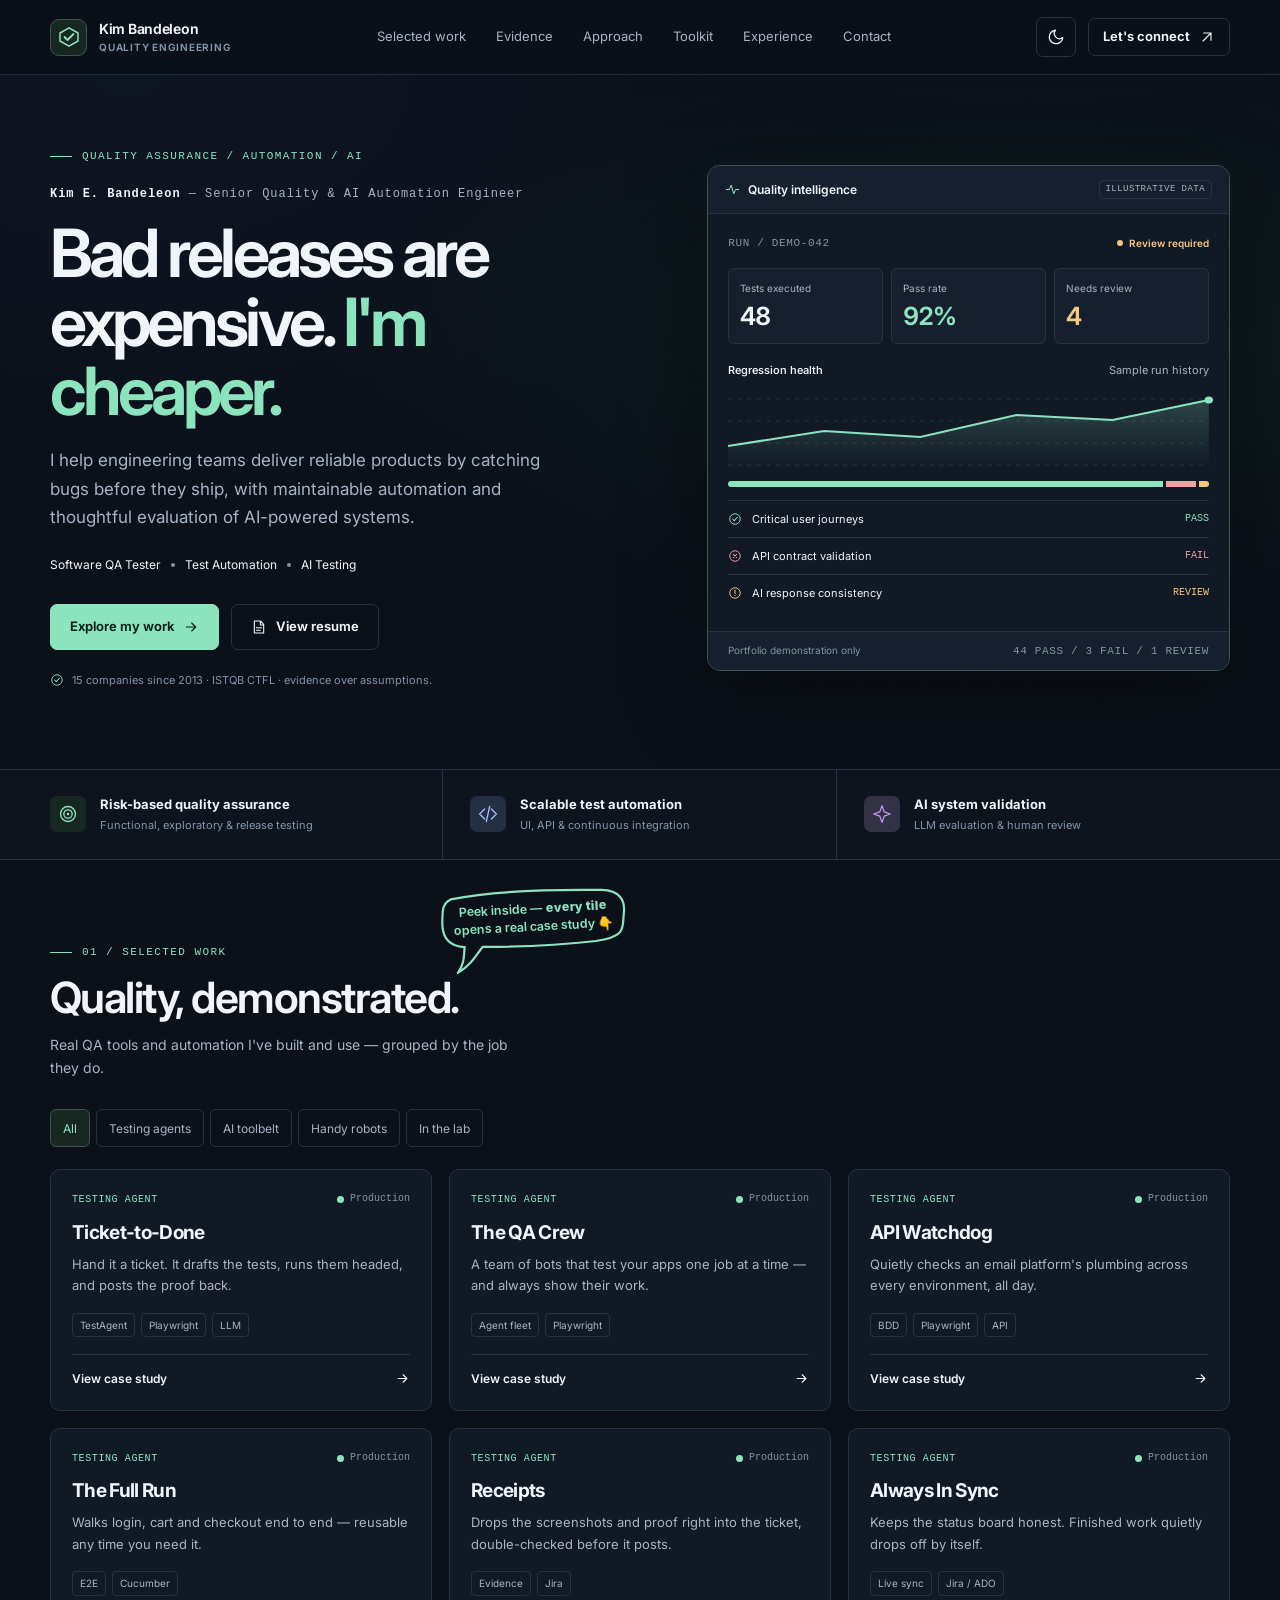
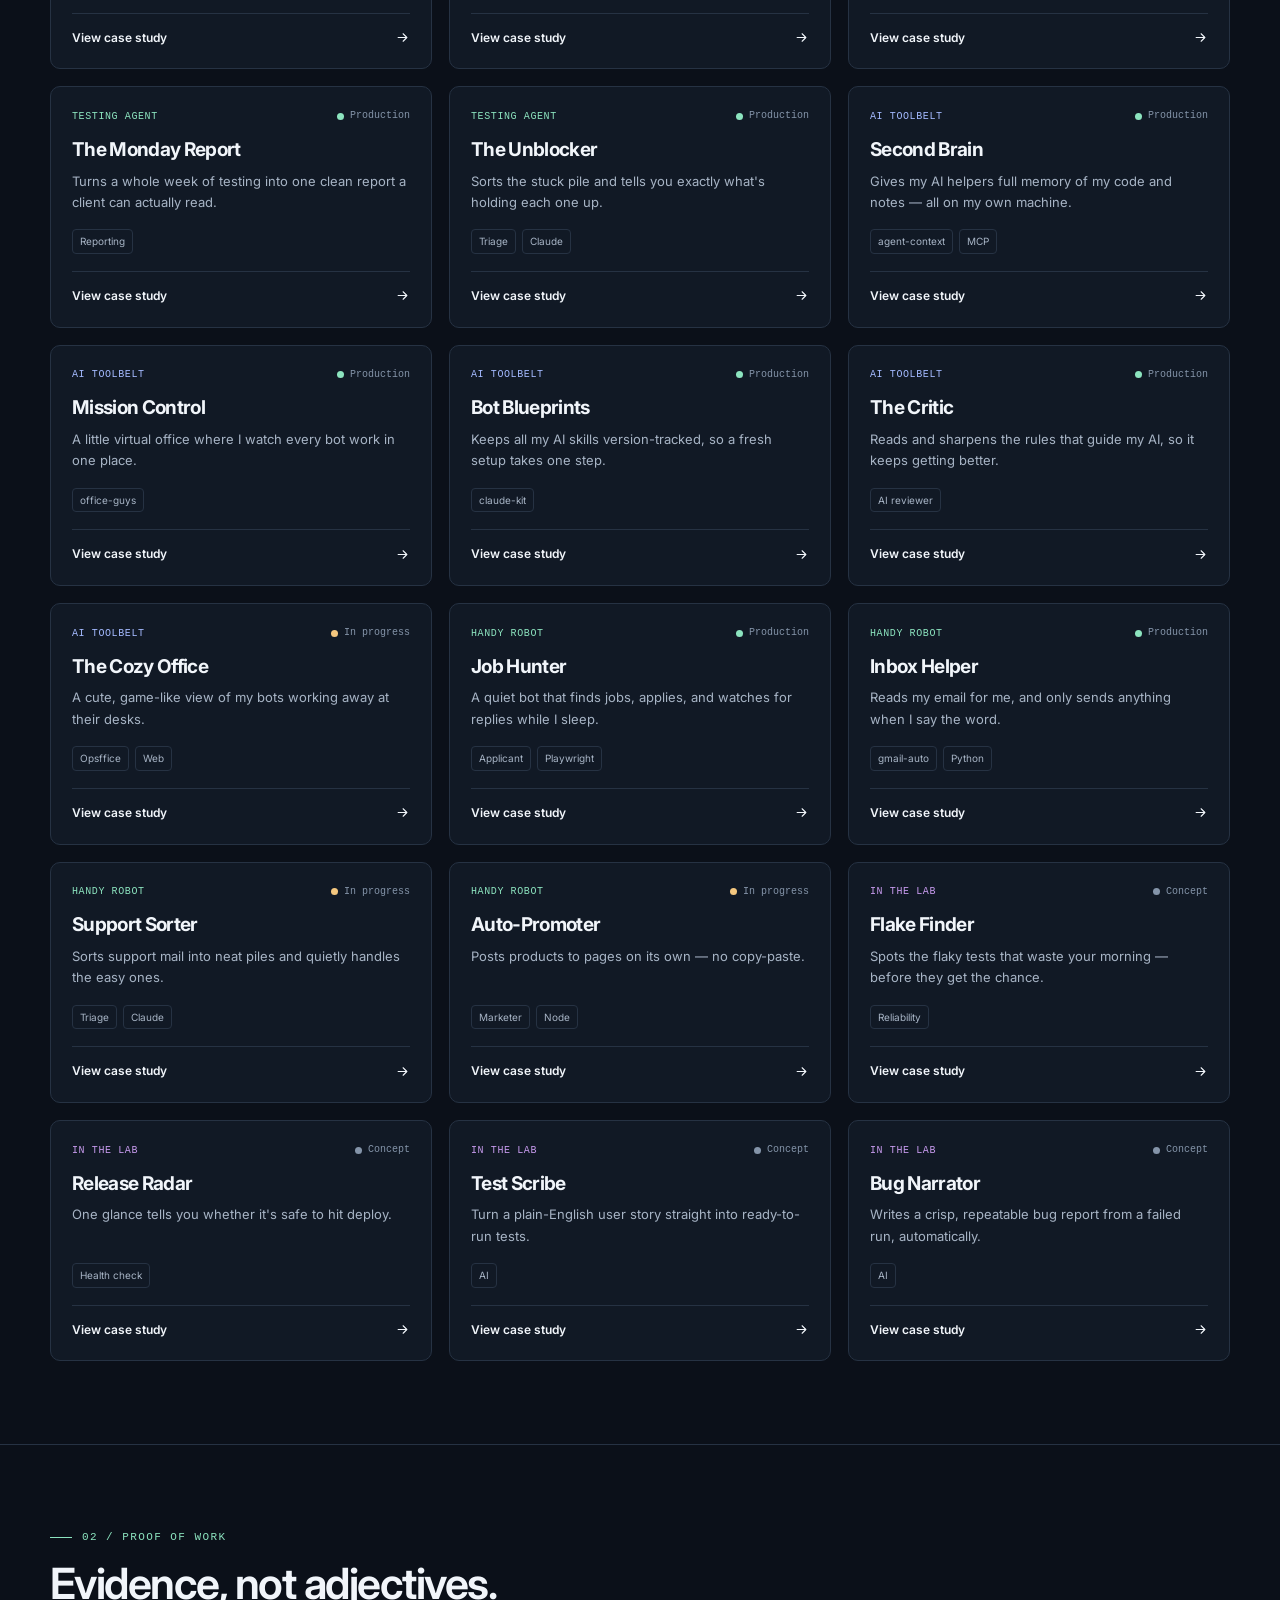
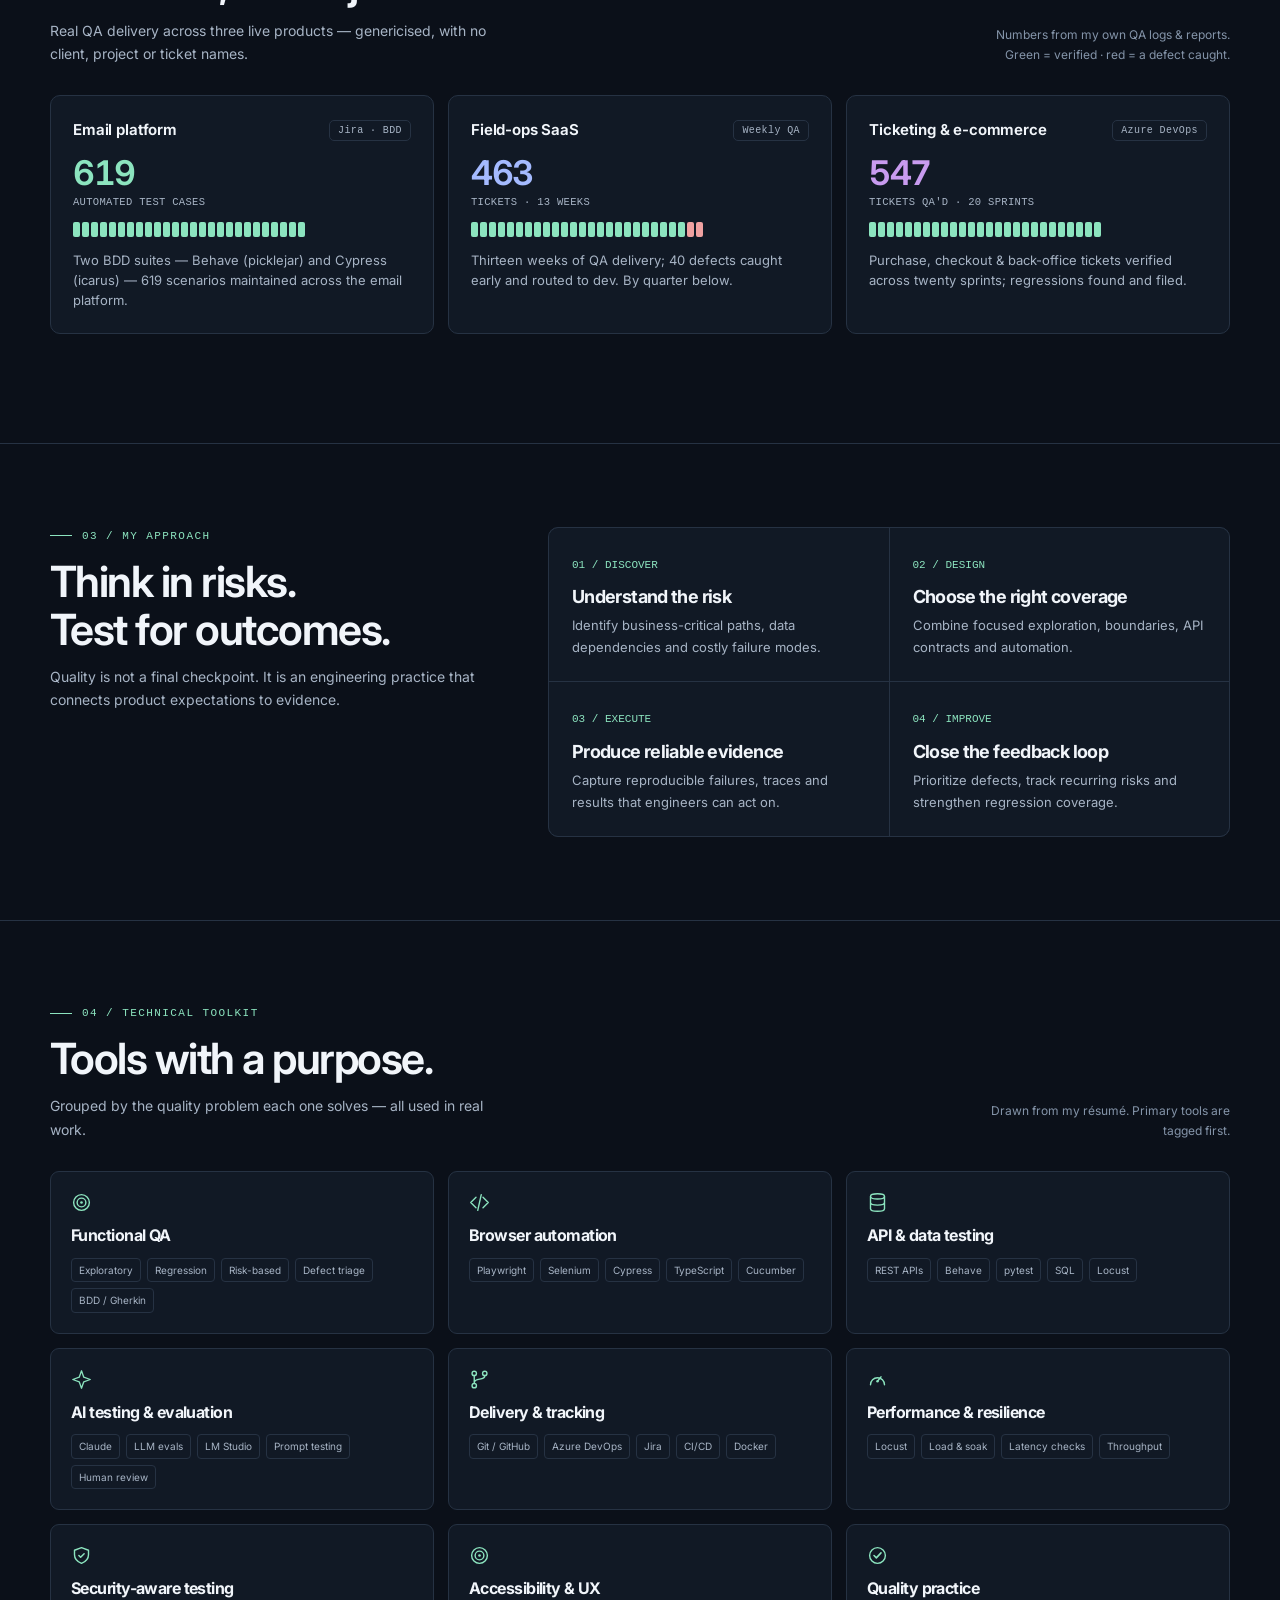
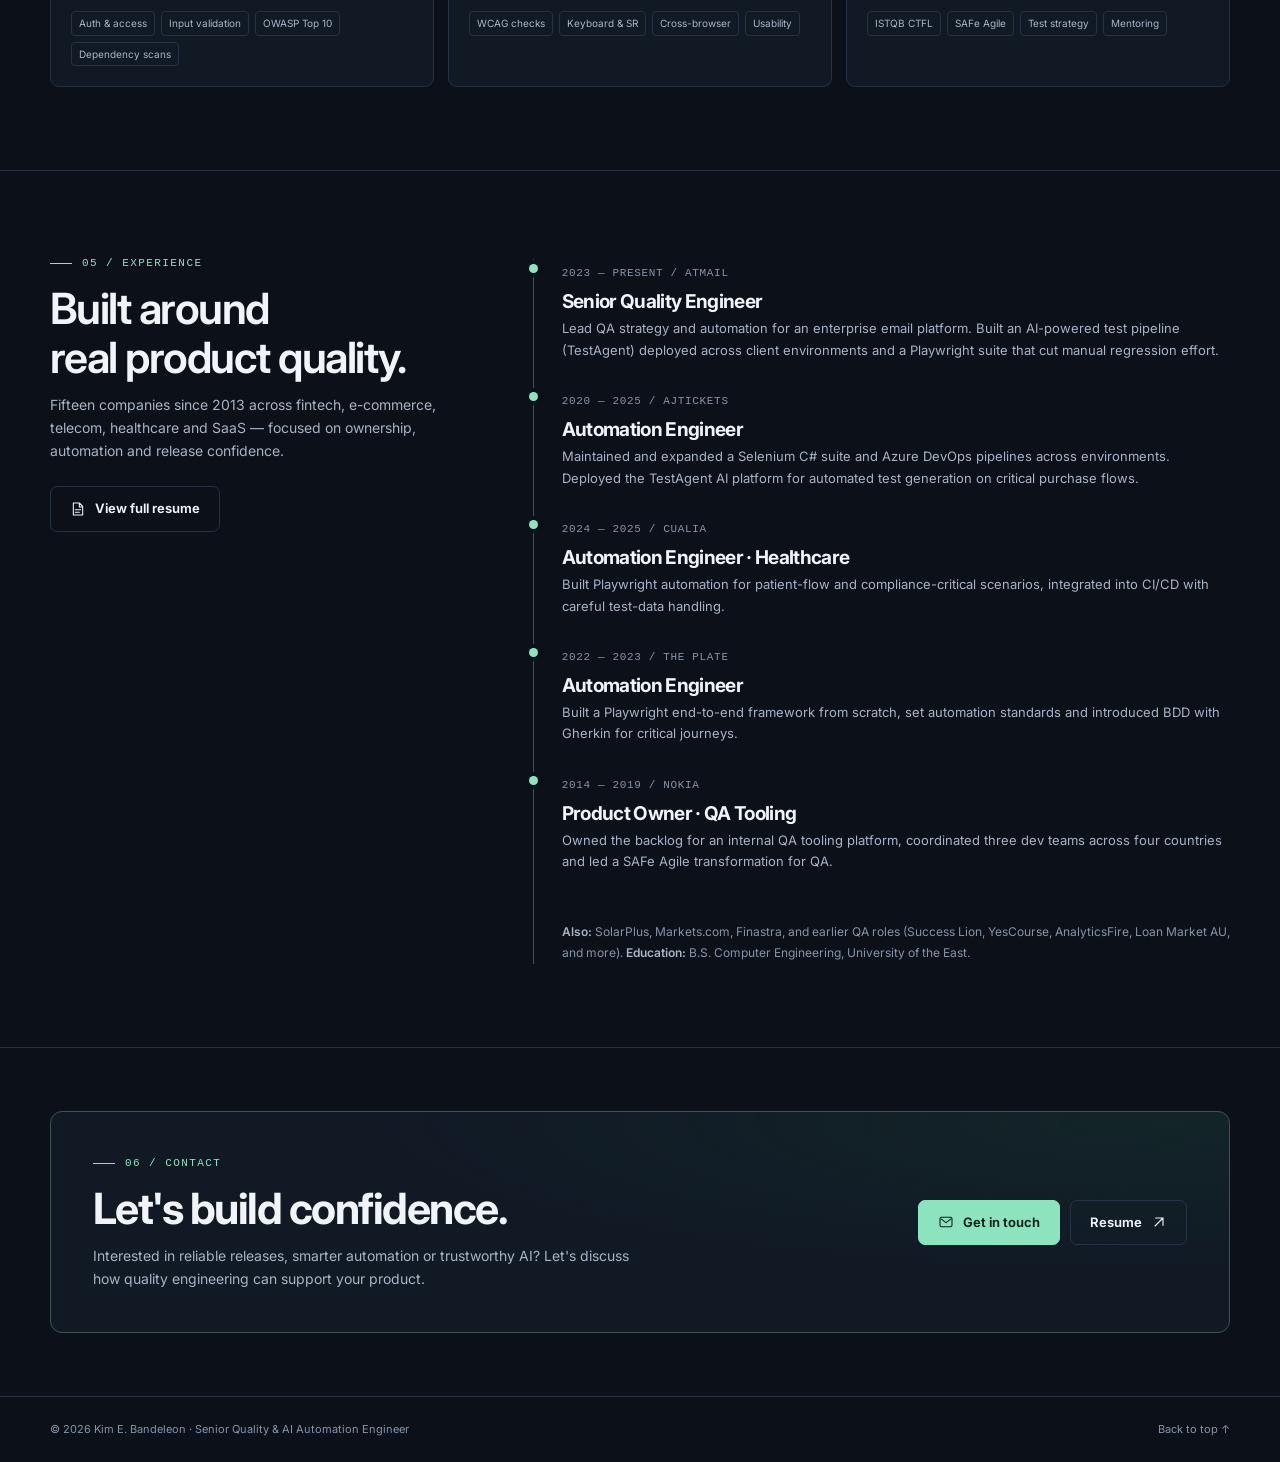
==== index.html @ ef192f23 "Evidence: drop quarter grid; real counts for Email (619) and Ticketing (547) - Remove the Q2-Q4 week" ====
<!doctype html>
<html lang="en" data-theme="dark">
<head>
<meta charset="utf-8">
<meta name="viewport" content="width=device-width, initial-scale=1">
<meta name="color-scheme" content="dark light">
<title>I break it first</title>
<meta name="description" content="Software Quality Assurance and Test Automation portfolio focused on reliable software delivery, risk-based testing, browser and API automation, and AI system evaluation.">
<meta name="robots" content="index, follow">
<link rel="canonical" href="https://kimbandeleon.pro/">
<link rel="icon" href="favicon.svg" type="image/svg+xml">
<!-- Open Graph / social share -->
<meta property="og:type" content="profile">
<meta property="og:title" content="Kim Bandeleon | Software QA, Test Automation &amp; AI Testing">
<meta property="og:description" content="Risk-driven testing, maintainable automation, and thoughtful evaluation of AI-powered systems. Quality with business context.">
<meta property="og:url" content="https://kimbandeleon.pro/">
<meta property="og:image" content="https://kimbandeleon.pro/assets/images/kim-headshot.jpg">
<meta property="og:image:alt" content="Kim Bandeleon — Software QA, Test Automation and AI Testing engineer.">
<meta name="twitter:card" content="summary_large_image">
<meta name="twitter:title" content="Kim Bandeleon | Software QA, Test Automation &amp; AI Testing">
<meta name="twitter:description" content="Risk-driven testing, maintainable automation, and thoughtful evaluation of AI-powered systems.">
<meta name="twitter:image" content="https://kimbandeleon.pro/assets/images/kim-headshot.jpg">
<link rel="preconnect" href="https://fonts.googleapis.com">
<link rel="preconnect" href="https://fonts.gstatic.com" crossorigin>
<link href="https://fonts.googleapis.com/css2?family=Inter:wght@400;500;600;700&display=swap" rel="stylesheet">
<script type="application/ld+json">
{
  "@context": "https://schema.org",
  "@type": "Person",
  "name": "Kim E. Bandeleon",
  "jobTitle": "Software Quality Assurance & Test Automation Engineer",
  "description": "QA, test automation and AI-testing engineer focused on reliable software delivery, risk-based testing, browser and API automation, and AI system evaluation.",
  "url": "https://kimbandeleon.pro/",
  "image": "https://kimbandeleon.pro/assets/images/kim-headshot.jpg",
  "email": "mailto:consult@testwithkim.com",
  "address": { "@type": "PostalAddress", "addressLocality": "Marilao, Bulacan", "addressCountry": "PH" },
  "alumniOf": { "@type": "CollegeOrUniversity", "name": "University of the East" },
  "knowsAbout": ["Software Quality Assurance", "Test Automation", "API Testing", "AI Testing", "LLM Evaluation", "Risk-Based Testing", "Playwright", "Continuous Integration"],
  "sameAs": ["https://github.com/k0wd", "https://www.linkedin.com/in/kim-bandeleon"]
}
</script>
<style>
:root{
  --bg:#0b1019;--surface:#111925;--surface2:#151f2e;--line:#263243;--line-soft:#202b39;
  --text:#f1f5fa;--muted:#a7b4c5;--dim:#8494a9;
  --mint:#8ce4bf;--mint-ink:#0b2018;--mint-soft:#172823;--mint-line:#40534e;
  --blue:#a4baff;--gold:#f4c77f;--red:#f0a1a1;
  --glow-a:#16382d60;--glow-b:#1c2a4538;--grid-line:#8ce4bf08;
  --max:1180px;--mono:ui-monospace,SFMono-Regular,Menlo,Consolas,monospace;
  --shadow-console:0 28px 85px #0007,0 0 45px #8ce4bf08;
  --ease:cubic-bezier(.16,1,.3,1);
  /* fixed dark terminal palette — intentionally does NOT flip with the light theme */
  --term-bg:#0b121c;--term-line:#22304a;--term-mint:#8ce4bf;--term-blue:#a4baff;--term-gold:#f4c77f;--term-dim:#8494a9;--term-fg:#d4dfea;
}
:root[data-theme="light"]{
  --bg:#f3f5f8;--surface:#ffffff;--surface2:#eef2f7;--line:#d8dee7;--line-soft:#e3e8ef;
  --text:#101722;--muted:#47566a;--dim:#5a6678;
  --mint:#107a52;--mint-ink:#ffffff;--mint-soft:#e5f5ec;--mint-line:#aed9c4;
  --blue:#3758c6;--gold:#9a6b14;--red:#b3321f;
  --glow-a:#107a5214;--glow-b:#3758c610;--grid-line:#107a520a;
  --shadow-console:0 18px 50px rgba(20,24,40,.12);
}
*{box-sizing:border-box}
html{scroll-behavior:smooth;scroll-padding-top:100px}
body{margin:0;background:var(--bg);color:var(--text);
  font:15px/1.65 'Inter',-apple-system,BlinkMacSystemFont,"Segoe UI",Arial,sans-serif;
  -webkit-font-smoothing:antialiased;transition:background .25s,color .25s}
a{color:inherit;text-decoration:none}
button{font:inherit;color:inherit;cursor:pointer}
button:disabled{cursor:default}
button:focus-visible,a:focus-visible,summary:focus-visible,[tabindex]:focus-visible{outline:2px solid var(--mint);outline-offset:4px;border-radius:3px}
::selection{background:var(--mint);color:var(--bg)}
h1,h2,h3,p{margin:0}
h1,h2,h3{line-height:1.12;letter-spacing:-.035em}
svg{display:block}
img{max-width:100%}
.wrap{width:min(var(--max),calc(100% - 88px));margin-inline:auto}
.mono{font-family:var(--mono);font-size:11px;letter-spacing:.06em}
.muted{color:var(--muted)}
.eyebrow{display:flex;align-items:center;gap:10px;color:var(--mint);font-family:var(--mono);font-size:11px;letter-spacing:.13em;text-transform:uppercase}
.eyebrow:before{content:"";width:22px;height:1px;background:var(--mint)}
.visually-hidden{position:absolute;width:1px;height:1px;overflow:hidden;clip:rect(0,0,0,0);white-space:nowrap}
.skip{position:fixed;top:10px;left:10px;transform:translateY(-150%);padding:12px;background:var(--mint);color:var(--mint-ink);font-weight:650;z-index:99;border-radius:6px;transition:transform .18s}
.skip:focus{transform:none}

/* ---------- Nav ---------- */
.nav-shell{position:sticky;top:0;z-index:30;background:color-mix(in srgb,var(--bg) 94%,transparent);backdrop-filter:blur(16px);border-bottom:1px solid var(--line-soft)}
.nav{height:74px;display:flex;align-items:center;justify-content:space-between;gap:24px}
.brand{display:flex;gap:12px;align-items:center;flex-shrink:0}
.mark{width:37px;height:37px;border:1px solid var(--mint-line);border-radius:9px;display:grid;place-items:center;background:var(--mint-soft);color:var(--mint)}
.mark svg{width:24px;height:24px}
.brand-name{font-size:14px;line-height:1.2;font-weight:650;letter-spacing:-.02em}
.brand-sub{display:block;font-size:10px;color:var(--dim);letter-spacing:.075em;margin-top:4px;text-transform:uppercase}
.nav-links{display:flex;align-items:center;gap:30px;font-size:13px;color:var(--muted)}
.nav-links a{transition:color .15s}
.nav-links a:hover,.nav-links a:focus-visible,.text-link:hover{color:var(--mint)}
.nav-right{display:flex;align-items:center;gap:12px}
.button{display:inline-flex;align-items:center;justify-content:center;gap:9px;min-height:44px;padding:11px 19px;border-radius:7px;border:1px solid var(--line);background:transparent;color:var(--text);font-size:13px;font-weight:650;white-space:nowrap;transition:background .2s,border-color .2s,transform .2s,color .2s}
.button:hover{border-color:var(--mint);background:var(--mint-soft);transform:translateY(-1px)}
.button.primary{background:var(--mint);color:var(--mint-ink);border-color:var(--mint)}
.button.primary:hover{background:color-mix(in srgb,var(--mint) 82%,#fff)}
.button svg{width:16px;height:16px}
.nav-contact{min-height:38px;padding:7px 14px}
.theme-toggle{width:40px;height:40px;min-height:40px;padding:0;border:1px solid var(--line);border-radius:7px;background:transparent;display:grid;place-items:center;transition:border-color .2s,background .2s}
.theme-toggle:hover{border-color:var(--mint);background:var(--mint-soft)}
.theme-toggle svg{width:18px;height:18px}
.theme-toggle .i-sun{display:none}
:root[data-theme="light"] .theme-toggle .i-sun{display:block}
:root[data-theme="light"] .theme-toggle .i-moon{display:none}
.menu-toggle{display:none}

/* ---------- Hero ---------- */
.hero{position:relative;isolation:isolate;overflow:hidden;border-bottom:1px solid var(--line)}
.hero:before{content:"";position:absolute;inset:0;z-index:-1;background:radial-gradient(ellipse at 80% 38%,var(--glow-a),transparent 48%),radial-gradient(ellipse at 10% 0%,var(--glow-b),transparent 43%)}
.hero:after{content:"";position:absolute;z-index:-1;right:0;top:0;width:55%;height:100%;background-image:linear-gradient(var(--grid-line) 1px,transparent 1px),linear-gradient(90deg,var(--grid-line) 1px,transparent 1px);background-size:35px 35px;mask-image:radial-gradient(ellipse at center,#000,transparent 75%);-webkit-mask-image:radial-gradient(ellipse at center,#000,transparent 75%);pointer-events:none}
.hero-grid{display:grid;grid-template-columns:1.15fr 1fr;gap:56px;align-items:center;padding-top:72px;padding-bottom:80px}
.hero-name{margin-top:20px;font-family:var(--mono);font-size:12px;letter-spacing:.08em;color:var(--muted)}
.hero-name b{color:var(--text);font-weight:650}
.hero h1{font-size:clamp(44px,5.2vw,72px);font-weight:650;letter-spacing:-.059em;margin:14px 0 20px;line-height:1.035}
.hero h1 span{color:var(--mint)}
.hero-copy{font-size:17px;line-height:1.7;max-width:520px;color:var(--muted)}
.role-line{margin-top:23px;color:var(--text);font-size:12px;display:flex;flex-wrap:wrap;gap:7px 10px;align-items:center}
.role-line i{width:4px;height:4px;background:var(--dim);border-radius:50%}
.actions{display:flex;gap:12px;flex-wrap:wrap;margin-top:29px}
.hero-note{margin-top:21px;font-size:11px;color:var(--dim);display:flex;align-items:center;gap:8px}
.hero-note svg{width:14px;height:14px;color:var(--mint);flex-shrink:0}

/* ---------- Console (hero) ---------- */
.console{border:1px solid var(--mint-line);border-radius:13px;box-shadow:var(--shadow-console);overflow:hidden;background:var(--surface)}
.console-head{display:flex;justify-content:space-between;align-items:center;padding:14px 17px;border-bottom:1px solid var(--line);gap:10px;background:var(--surface2)}
.console-title{font-size:12px;font-weight:600;display:flex;gap:8px;align-items:center}
.console-title svg{width:15px;height:15px;color:var(--mint)}
.demo-label{border:1px solid var(--line);border-radius:4px;padding:2px 6px;color:var(--muted);font:9px/1.5 var(--mono);letter-spacing:.05em;white-space:nowrap}
.console-body{padding:20px}
.console-top{display:flex;align-items:center;justify-content:space-between;gap:8px;margin-bottom:16px}
.console-top .mono{color:var(--dim)}
.status{font-size:10px;font-weight:600;color:var(--gold);display:flex;gap:6px;align-items:center}
.status:before{content:"";width:6px;height:6px;background:currentColor;border-radius:50%}
.metrics{display:grid;grid-template-columns:1fr 1fr 1fr;gap:8px}
.metric{padding:12px 11px;background:var(--surface2);border:1px solid var(--line);border-radius:6px}
.metric span{display:block;color:var(--muted);font-size:10px;line-height:1.4}
.metric strong{display:block;font-size:25px;font-weight:650;letter-spacing:-.045em;line-height:1.2;margin-top:6px;font-variant-numeric:tabular-nums}
.metric strong.good{color:var(--mint)}
.metric strong.warn{color:var(--gold)}
.trend{padding:17px 0 13px}
.trend-top{display:flex;justify-content:space-between;align-items:center;font-size:11px;color:var(--muted)}
.trend-top strong{color:var(--text);font-weight:550}
.trend svg{width:100%;height:82px;margin-top:6px;overflow:visible}
.trend .grid-line{stroke:var(--line)}
.distribution{display:flex;gap:3px;height:6px;border-radius:4px;overflow:hidden;margin:0 0 13px}
.distribution span:nth-child(1){background:var(--mint);flex:44}
.distribution span:nth-child(2){background:var(--red);flex:3}
.distribution span:nth-child(3){background:var(--gold);flex:1}
.test-row{display:grid;grid-template-columns:15px 1fr auto;gap:9px;align-items:center;font-size:11px;padding:9px 0;border-top:1px solid var(--line)}
.test-row svg{width:14px;height:14px}
.test-row .pass{color:var(--mint)}.test-row .review{color:var(--gold)}.test-row .fail{color:var(--red)}
.test-row .result{font:10px var(--mono)}
.console-foot{padding:10px 20px;border-top:1px solid var(--line);display:flex;justify-content:space-between;gap:8px;color:var(--dim);font-size:10px;background:var(--surface2)}

/* ---------- Capability band ---------- */
.cap-band{border-bottom:1px solid var(--line);background:color-mix(in srgb,var(--bg) 60%,var(--surface))}
.cap-grid{display:grid;grid-template-columns:repeat(3,1fr)}
.cap{padding:25px 27px;display:flex;gap:14px;align-items:center;border-right:1px solid var(--line)}
.cap:first-child{padding-left:0}
.cap:last-child{border:0;padding-right:0}
.cap-icon{width:36px;height:36px;flex-shrink:0;border-radius:7px;background:var(--mint-soft);display:grid;place-items:center;color:var(--mint)}
.cap:nth-child(2) .cap-icon{background:color-mix(in srgb,var(--blue) 16%,transparent);color:var(--blue)}
.cap:nth-child(3) .cap-icon{background:color-mix(in srgb,#d9b5f2 18%,transparent);color:#c89bef}
:root[data-theme="light"] .cap:nth-child(3) .cap-icon{color:#7b3fb0}
.cap-icon svg{width:20px;height:20px}
.cap strong{display:block;font-size:13px;line-height:1.4}
.cap small{color:var(--dim);font-size:11px;display:block;margin-top:3px}

/* ---------- Sections ---------- */
.section{padding:83px 0;border-bottom:1px solid var(--line)}
.section-head{display:flex;justify-content:space-between;align-items:end;gap:26px;margin-bottom:30px}
.section h2{font-size:clamp(30px,3.5vw,43px);font-weight:630;margin-top:12px}
.section-intro{color:var(--muted);font-size:14px;max-width:460px;margin-top:12px}
.section-aside{color:var(--dim);font-size:12px;max-width:240px;text-align:right}

/* ---------- Selected work ---------- */
.filters{display:flex;gap:6px;flex-wrap:wrap;margin:0 0 22px}
.filter{border:1px solid var(--line);border-radius:6px;padding:7px 12px;min-height:38px;background:transparent;color:var(--muted);font-size:12px;transition:border-color .2s,color .2s,background .2s}
.filter[aria-pressed="true"]{color:var(--mint);border-color:var(--mint-line);background:var(--mint-soft)}
.filter:hover{border-color:var(--mint)}
.project-grid{display:grid;grid-template-columns:repeat(3,minmax(0,1fr));gap:17px}
.project{display:flex;flex-direction:column;border:1px solid var(--line);border-radius:10px;overflow:hidden;background:var(--surface);transition:border-color .2s,transform .2s}
.project:hover{border-color:var(--mint-line);transform:translateY(-3px)}
.project[hidden]{display:none}
.project-body{padding:21px;display:flex;flex-direction:column;flex:1}
.project-top{display:flex;align-items:center;justify-content:space-between;gap:10px}
.project-type{font:10px var(--mono);color:var(--mint);letter-spacing:.06em;text-transform:uppercase}
.project.cat-tool .project-type{color:var(--blue)}
.project.cat-lab .project-type{color:#c89bef}
:root[data-theme="light"] .project.cat-lab .project-type{color:#7b3fb0}
.pstatus{display:inline-flex;align-items:center;gap:6px;font-size:10px;font-family:var(--mono);color:var(--dim);white-space:nowrap}
.pstatus:before{content:"";width:7px;height:7px;border-radius:50%;background:var(--mint)}
.pstatus.wip:before{background:var(--gold)}
.pstatus.idea:before{background:var(--dim)}
.project h3{font-size:19px;line-height:1.25;margin:13px 0 9px}
.project p{font-size:13px;color:var(--muted);margin-bottom:16px}
.tags{display:flex;flex-wrap:wrap;gap:6px;margin-top:auto}
.tag{font-size:10px;border:1px solid var(--line);border-radius:4px;color:var(--muted);padding:3px 7px}
.project-link{background:transparent;border:0;border-top:1px solid var(--line);margin-top:17px;padding:14px 0 0;display:flex;justify-content:space-between;align-items:center;gap:8px;text-align:left;font-size:12px;color:var(--text);font-weight:600;transition:color .15s}
.project-link:hover{color:var(--mint)}
.project-link svg{width:15px;height:15px}

/* ---------- Evidence ---------- */
.ev-projects{display:grid;grid-template-columns:repeat(3,1fr);gap:14px;margin-bottom:26px}
.ev-proj{border:1px solid var(--line);border-radius:10px;background:var(--surface);padding:22px;display:flex;flex-direction:column;gap:13px}
.ev-proj-top{display:flex;align-items:center;justify-content:space-between;gap:10px}
.ev-label{font-size:15px;font-weight:650;letter-spacing:-.01em}
.ev-badge{font:10px var(--mono);letter-spacing:.04em;color:var(--muted);border:1px solid var(--line);border-radius:5px;padding:4px 8px;white-space:nowrap}
.ev-num{font-size:34px;font-weight:650;letter-spacing:-.04em;font-variant-numeric:tabular-nums;line-height:1;color:var(--mint)}
.ev-num small{display:block;font-size:10.5px;font-weight:500;color:var(--muted);letter-spacing:.03em;margin-top:7px;font-family:var(--mono);text-transform:uppercase}
.ev-bar{display:flex;gap:2px;flex-wrap:wrap;margin-top:2px}
.ev-bar i{width:7px;height:15px;border-radius:2px;background:var(--line)}
.ev-bar i.p{background:var(--mint)}.ev-bar i.f{background:var(--red)}
.ev-proj.b .ev-num{color:var(--blue)}
.ev-proj.v .ev-num{color:#c89bef}
:root[data-theme="light"] .ev-proj.v .ev-num{color:#7b3fb0}
.ev-desc{font-size:13px;color:var(--muted);line-height:1.55}

/* ---------- Approach ---------- */
.approach{display:grid;grid-template-columns:1fr 1.55fr;gap:58px;align-items:start}
.approach h2{max-width:360px}
.steps{display:grid;grid-template-columns:repeat(2,1fr);gap:1px;background:var(--line);border:1px solid var(--line);border-radius:10px;overflow:hidden}
.step{background:var(--surface);padding:23px}
.step-num{font:11px var(--mono);color:var(--mint)}
.step h3{font-size:18px;margin:12px 0 8px}
.step p{font-size:13px;color:var(--muted)}

/* ---------- Toolkit ---------- */
.stack-grid{display:grid;grid-template-columns:repeat(3,1fr);gap:14px}
.stack-card{border:1px solid var(--line);border-radius:9px;background:var(--surface);padding:20px}
.stack-card>svg{width:21px;height:21px;color:var(--mint);margin-bottom:14px}
.stack-card h3{font-size:16px;margin-bottom:13px}
.stack-card .tags{margin-top:0}

/* ---------- Experience ---------- */
.experience-grid{display:grid;grid-template-columns:1fr 1.65fr;gap:60px}
.timeline{border-left:1px solid var(--mint-line);padding-left:28px;margin-top:5px}
.timeline-item{position:relative;padding:0 0 26px}
.timeline-item:last-child{padding-bottom:0}
.timeline-item:before{content:"";position:absolute;left:-33px;top:5px;width:9px;height:9px;border-radius:50%;background:var(--mint);box-shadow:0 0 0 4px var(--bg)}
.timeline-item .mono{color:var(--dim)}
.timeline-item h3{font-size:19px;margin:7px 0 6px}
.timeline-item p{font-size:13px;color:var(--muted)}
.exp-earlier{margin-top:22px;font-size:12px;color:var(--dim);line-height:1.8}
.exp-earlier b{color:var(--muted);font-weight:600}

/* ---------- Contact ---------- */
.contact-section{padding:63px 0}
.contact-panel{padding:42px;background:radial-gradient(ellipse at 95% 5%,var(--glow-a),transparent 50%),var(--surface);border:1px solid var(--mint-line);border-radius:12px;display:flex;align-items:center;justify-content:space-between;gap:30px}
.contact-panel h2{font-size:clamp(28px,4vw,43px);margin:12px 0}
.contact-panel p{color:var(--muted);max-width:550px;font-size:14px}
.contact-actions{display:flex;gap:10px;flex-wrap:wrap}
.footer{border-top:1px solid var(--line);padding:23px 0;color:var(--dim);font-size:11px}
.footer .wrap{display:flex;justify-content:space-between;gap:15px;align-items:center;flex-wrap:wrap}
.footer a:hover{color:var(--mint)}

/* ---------- Dialog ---------- */
dialog{width:min(620px,calc(100% - 28px));max-height:85vh;overflow:auto;border:1px solid var(--mint-line);border-radius:13px;background:var(--surface);color:var(--text);padding:29px;box-shadow:0 20px 100px #0009}
:root[data-theme="light"] dialog{box-shadow:0 20px 80px rgba(20,24,40,.25)}
dialog::backdrop{background:#05080dbb;backdrop-filter:blur(5px)}
.dialog-head{display:flex;justify-content:space-between;gap:16px;align-items:start}
.dialog-head h2{font-size:27px;margin:10px 0 15px}
.close{border:1px solid var(--line);background:transparent;border-radius:6px;width:40px;height:40px;flex-shrink:0;font-size:20px;color:var(--text)}
.close:hover{border-color:var(--mint)}
.dialog-body{font-size:14px;color:var(--muted)}
.dialog-body h3{font-size:16px;color:var(--text);margin:21px 0 7px}
.dialog-body p{margin-bottom:10px}
.dialog-body ul{margin:7px 0;padding-left:20px}
.dialog-body li{margin-bottom:5px}
.dialog-body .notice{padding:11px 13px;background:var(--surface2);border:1px solid var(--line);border-radius:6px;margin-top:20px;color:var(--muted);font-size:12px}
.dialog-body code{font-family:var(--mono);overflow-wrap:anywhere;color:var(--mint)}
.dialog-body pre{font:12px/1.65 var(--mono);white-space:pre-wrap;background:var(--bg);border:1px solid var(--line);padding:15px;border-radius:6px;overflow-wrap:anywhere;color:var(--text)}
.dialog-body a{color:var(--mint);text-decoration:underline}
.contact-list{list-style:none;padding:0;margin:4px 0 0;display:flex;flex-direction:column;gap:12px}
.contact-list a{display:flex;align-items:center;gap:12px;padding:13px 15px;border:1px solid var(--line);border-radius:8px;color:var(--text);text-decoration:none;transition:border-color .2s,background .2s}
.contact-list a:hover{border-color:var(--mint);background:var(--mint-soft)}
.contact-list svg{width:18px;height:18px;color:var(--mint);flex-shrink:0}
.contact-list b{display:block;font-size:14px;font-weight:600}
.contact-list small{color:var(--dim);font-size:12px}

/* ---------- Case-study dialog internals ---------- */
.cs-sub{font-family:var(--mono);font-size:12px;color:var(--mint);margin:0 0 14px;letter-spacing:.03em}
.cs-stats{display:flex;gap:7px;flex-wrap:wrap;margin:0 0 16px}
.cs-stat{font:10px/1.4 var(--mono);letter-spacing:.03em;border:1px solid var(--line);border-radius:5px;padding:5px 9px;color:var(--muted);background:var(--surface2);white-space:nowrap}
.cs-stat.good{color:var(--mint);border-color:var(--mint-line);background:var(--mint-soft)}
.cs-term{background:var(--term-bg);border:1px solid var(--term-line);border-radius:9px;overflow:hidden}
.cs-term-head{display:flex;justify-content:space-between;gap:8px;padding:8px 12px;border-bottom:1px solid var(--term-line);font:10px var(--mono);letter-spacing:.04em;color:var(--term-dim)}
.cs-term-body{padding:13px 14px;font-family:var(--mono);font-size:12px;line-height:1.75;display:flex;flex-direction:column;gap:3px;color:var(--term-fg)}
.cs-term-body .cs-ln{opacity:0;transform:translateY(4px);white-space:pre-wrap;word-break:break-word}
.cs-term-body .cs-ln.show{opacity:1;transform:none;transition:opacity .2s ease,transform .2s ease}
.cs-ln.cmd{color:var(--term-mint);font-weight:700}
.cs-ln.ok{color:var(--term-mint)}
.cs-ln.warn{color:var(--term-gold)}
.cs-ln.info{color:var(--term-blue)}
.cs-ln.comment,.cs-ln.idle{color:var(--term-dim)}
.cs-ln.out{color:var(--term-fg)}
.cs-note{margin-top:14px;font-size:11px;color:var(--dim);font-family:var(--mono)}

/* ---------- Squiggly "case studies" bubble — anchored to the end of the headline ---------- */
.cs-anchor{position:relative;display:inline-block;width:0;height:0;vertical-align:top}
.cs-bubble{position:absolute;left:-22px;bottom:-4px;width:198px;min-height:86px;
  display:flex;align-items:flex-start;justify-content:center;padding:14px 17px 30px;
  transform:rotate(-3deg);transform-origin:bottom left;animation:csbob 2.8s ease-in-out infinite;
  pointer-events:none;letter-spacing:normal}
.cs-bubble .squiggle{position:absolute;inset:0;width:100%;height:100%;color:var(--mint)}
.cs-bubble .squiggle path{vector-effect:non-scaling-stroke}
.cs-bubble .cs-txt{position:relative;display:block;font-family:'Inter',sans-serif;font-size:12.5px;line-height:1.4;font-weight:600;color:var(--mint);text-align:center}
.cs-bubble .cs-txt b{font-weight:800}
@keyframes csbob{0%,100%{transform:rotate(-3deg) translateY(0)}50%{transform:rotate(-3deg) translateY(-5px)}}

/* ---------- Résumé modal (iframe) ---------- */
.rmodal{position:fixed;inset:0;z-index:200;opacity:0;visibility:hidden;transition:opacity .28s,visibility .28s}
.rmodal.open{opacity:1;visibility:visible}
.rmodal-backdrop{position:absolute;inset:0;background:#05080dbb;backdrop-filter:blur(4px)}
.rmodal-card{position:absolute;inset:0;margin:auto;width:min(1120px,96vw);height:min(92vh,100%);background:var(--surface);border:1px solid var(--line);border-radius:14px;overflow:hidden;display:flex;flex-direction:column;box-shadow:0 30px 80px rgba(0,0,0,.5)}
.rmodal-bar{display:flex;align-items:center;justify-content:space-between;gap:10px;padding:11px 16px;background:var(--surface2);border-bottom:1px solid var(--line);font-family:var(--mono);font-size:12px;color:var(--muted)}
.rmodal-frame{flex:1;width:100%;border:0;background:#fff}

/* ---------- Responsive ---------- */
@media(max-width:1000px){
  .wrap{width:calc(100% - 52px)}
  .hero-grid{gap:30px;padding-top:56px;padding-bottom:64px}
  .hero h1{font-size:clamp(42px,5.6vw,60px)}
  .nav-links{gap:18px}
  .project-grid{grid-template-columns:repeat(2,minmax(0,1fr))}
  .stack-grid{grid-template-columns:repeat(2,1fr)}
  .cap{padding:23px 16px}
  .approach,.experience-grid{gap:34px}
}
@media(max-width:760px){
  .wrap{width:calc(100% - 36px)}
  .nav{height:66px;gap:12px}
  .nav-contact{display:none}
  .menu-toggle{display:inline-flex;align-items:center;justify-content:center;min-height:42px;min-width:44px;border:1px solid var(--line);background:transparent;border-radius:7px;color:var(--text)}
  .menu-toggle svg{width:21px;height:21px}
  .nav-links{display:none;position:absolute;top:65px;left:0;right:0;background:var(--surface);padding:12px 18px 18px;border-bottom:1px solid var(--line);flex-direction:column;align-items:stretch;gap:0}
  .nav-links.open{display:flex}
  .nav-links a{padding:13px 4px}
  .hero-grid{grid-template-columns:1fr;gap:34px;padding:42px 0 48px}
  .hero h1{font-size:clamp(40px,9.5vw,58px)}
  .hero-copy{font-size:15px}
  .console{max-width:540px;width:100%}
  .cap-grid{grid-template-columns:1fr}
  .cap,.cap:first-child,.cap:last-child{padding:16px 0;border-right:0;border-bottom:1px solid var(--line)}
  .cap:last-child{border-bottom:0}
  .section{padding:54px 0}
  .section-head{display:block;margin-bottom:24px}
  .cs-anchor{display:block;width:auto;height:auto}
  .cs-bubble{position:static;left:auto;bottom:auto;transform:rotate(-2deg);margin:14px 0 2px}
  .section-aside{text-align:left;margin-top:12px;max-width:100%}
  .project-grid{grid-template-columns:1fr;gap:15px}
  .ev-projects{grid-template-columns:1fr}
  .approach,.experience-grid{grid-template-columns:1fr;gap:26px}
  .contact-panel{padding:26px;display:block}
  .contact-actions{margin-top:24px}
  .contact-section{padding:44px 0}
  .metric{padding:10px 8px}
  .metric strong{font-size:22px}
  .console-body{padding:16px}
  .steps{grid-template-columns:1fr 1fr}
  .step{padding:18px}
  .stack-card{padding:16px}
  .contact-actions .button{flex:1}
  .hero:after{width:100%}
}
@media(max-width:400px){
  .wrap{width:calc(100% - 28px)}
  .hero h1{font-size:38px}
  .actions .button{width:100%}
  .steps,.stack-grid{grid-template-columns:1fr}
  .console-top{flex-wrap:wrap}
  .section h2{font-size:28px}
  .contact-actions .button{width:100%}
}
@media(prefers-reduced-motion:reduce){
  *,*:before,*:after{scroll-behavior:auto!important;transition:none!important;animation:none!important}
}
</style>
</head>
<body>

<!-- icon sprite -->
<svg xmlns="http://www.w3.org/2000/svg" style="position:absolute;width:0;height:0;overflow:hidden" aria-hidden="true"><defs>
<symbol id="i-logo" viewBox="0 0 24 24"><path d="M12 2.8 21 8v8l-9 5.2L3 16V8z" fill="none" stroke="currentColor" stroke-width="1.5" stroke-linejoin="round"/><path d="m7.5 12 3 3 6-6" fill="none" stroke="currentColor" stroke-width="1.8" stroke-linecap="round" stroke-linejoin="round"/></symbol>
<symbol id="i-arrow" viewBox="0 0 24 24"><path d="M5 12h14m-6-6 6 6-6 6" fill="none" stroke="currentColor" stroke-width="1.7" stroke-linecap="round" stroke-linejoin="round"/></symbol>
<symbol id="i-up" viewBox="0 0 24 24"><path d="M6 18 18 6M7 6h11v11" fill="none" stroke="currentColor" stroke-width="1.7" stroke-linecap="round" stroke-linejoin="round"/></symbol>
<symbol id="i-file" viewBox="0 0 24 24"><path d="M7 3h7l5 5v13H5V3zM14 3v6h5M8 13h8m-8 4h6" fill="none" stroke="currentColor" stroke-width="1.6" stroke-linecap="round" stroke-linejoin="round"/></symbol>
<symbol id="i-check" viewBox="0 0 24 24"><circle cx="12" cy="12" r="9" fill="none" stroke="currentColor" stroke-width="1.6"/><path d="m8 12 2.7 2.7L16 9" fill="none" stroke="currentColor" stroke-width="1.8" stroke-linecap="round" stroke-linejoin="round"/></symbol>
<symbol id="i-alert" viewBox="0 0 24 24"><circle cx="12" cy="12" r="9" fill="none" stroke="currentColor" stroke-width="1.6"/><path d="M12 7v6m0 3v.1" stroke="currentColor" stroke-width="1.8" stroke-linecap="round"/></symbol>
<symbol id="i-cross" viewBox="0 0 24 24"><circle cx="12" cy="12" r="9" fill="none" stroke="currentColor" stroke-width="1.6"/><path d="m9 9 6 6m0-6-6 6" stroke="currentColor" stroke-width="1.8" stroke-linecap="round"/></symbol>
<symbol id="i-code" viewBox="0 0 24 24"><path d="m8 6-6 6 6 6m8-12 6 6-6 6M14 3l-4 18" fill="none" stroke="currentColor" stroke-width="1.6" stroke-linecap="round" stroke-linejoin="round"/></symbol>
<symbol id="i-target" viewBox="0 0 24 24"><circle cx="12" cy="12" r="9" fill="none" stroke="currentColor" stroke-width="1.6"/><circle cx="12" cy="12" r="5" fill="none" stroke="currentColor" stroke-width="1.6"/><circle cx="12" cy="12" r="1.5" fill="currentColor"/></symbol>
<symbol id="i-ai" viewBox="0 0 24 24"><path d="M12 2 14.6 9.4 22 12l-7.4 2.6L12 22l-2.6-7.4L2 12l7.4-2.6z" fill="none" stroke="currentColor" stroke-width="1.5" stroke-linejoin="round"/></symbol>
<symbol id="i-activity" viewBox="0 0 24 24"><path d="M2 12h5l3-7 4 14 3-7h5" fill="none" stroke="currentColor" stroke-width="1.6" stroke-linecap="round" stroke-linejoin="round"/></symbol>
<symbol id="i-db" viewBox="0 0 24 24"><ellipse cx="12" cy="5" rx="8" ry="3" fill="none" stroke="currentColor" stroke-width="1.6"/><path d="M4 5v14c0 4 16 4 16 0V5M4 12c0 4 16 4 16 0" fill="none" stroke="currentColor" stroke-width="1.6"/></symbol>
<symbol id="i-git" viewBox="0 0 24 24"><circle cx="6" cy="5" r="2.5" fill="none" stroke="currentColor" stroke-width="1.6"/><circle cx="6" cy="19" r="2.5" fill="none" stroke="currentColor" stroke-width="1.6"/><circle cx="18" cy="5" r="2.5" fill="none" stroke="currentColor" stroke-width="1.6"/><path d="M6 8v8m12-8c0 6-12 1-12 8" fill="none" stroke="currentColor" stroke-width="1.6"/></symbol>
<symbol id="i-menu" viewBox="0 0 24 24"><path d="M4 6h16M4 12h16M4 18h16" stroke="currentColor" stroke-width="1.7" stroke-linecap="round"/></symbol>
<symbol id="i-mail" viewBox="0 0 24 24"><rect x="3" y="5" width="18" height="14" rx="2" fill="none" stroke="currentColor" stroke-width="1.6"/><path d="m4 7 8 6 8-6" fill="none" stroke="currentColor" stroke-width="1.6" stroke-linejoin="round"/></symbol>
<symbol id="i-github" viewBox="0 0 24 24"><path d="M12 2a10 10 0 0 0-3.16 19.49c.5.09.68-.22.68-.48l-.01-1.7c-2.78.6-3.37-1.34-3.37-1.34-.45-1.16-1.11-1.47-1.11-1.47-.91-.62.07-.6.07-.6 1 .07 1.53 1.03 1.53 1.03.9 1.53 2.36 1.09 2.94.83.09-.65.35-1.09.63-1.34-2.22-.25-4.55-1.11-4.55-4.94 0-1.09.39-1.98 1.03-2.68-.1-.25-.45-1.27.1-2.64 0 0 .84-.27 2.75 1.02a9.5 9.5 0 0 1 5 0c1.91-1.29 2.75-1.02 2.75-1.02.55 1.37.2 2.39.1 2.64.64.7 1.03 1.59 1.03 2.68 0 3.84-2.34 4.68-4.57 4.93.36.31.68.92.68 1.85l-.01 2.75c0 .27.18.58.69.48A10 10 0 0 0 12 2Z" fill="currentColor"/></symbol>
<symbol id="i-linkedin" viewBox="0 0 24 24"><path d="M4.98 3.5A2.5 2.5 0 1 1 5 8.5a2.5 2.5 0 0 1-.02-5ZM3 9h4v12H3zM9 9h3.8v1.7h.05c.53-1 1.82-2.05 3.75-2.05C20.4 8.65 21 11 21 14.1V21h-4v-6.1c0-1.45-.03-3.32-2.02-3.32-2.02 0-2.33 1.58-2.33 3.21V21H9z" fill="currentColor"/></symbol>
<symbol id="i-sun" viewBox="0 0 24 24"><circle cx="12" cy="12" r="4" fill="none" stroke="currentColor" stroke-width="1.7"/><path d="M12 2v2m0 16v2M4.9 4.9l1.4 1.4m11.4 11.4 1.4 1.4M2 12h2m16 0h2M4.9 19.1l1.4-1.4M17.7 6.3l1.4-1.4" stroke="currentColor" stroke-width="1.7" stroke-linecap="round"/></symbol>
<symbol id="i-moon" viewBox="0 0 24 24"><path d="M21 12.8A9 9 0 1 1 11.2 3a7 7 0 0 0 9.8 9.8Z" fill="none" stroke="currentColor" stroke-width="1.7" stroke-linejoin="round"/></symbol>
<symbol id="i-shield" viewBox="0 0 24 24"><path d="M12 3 20 6v5c0 5-3.4 8-8 10-4.6-2-8-5-8-10V6z" fill="none" stroke="currentColor" stroke-width="1.6" stroke-linejoin="round"/><path d="m9 12 2 2 4-4" fill="none" stroke="currentColor" stroke-width="1.7" stroke-linecap="round" stroke-linejoin="round"/></symbol>
<symbol id="i-gauge" viewBox="0 0 24 24"><path d="M4 18a8 8 0 1 1 16 0" fill="none" stroke="currentColor" stroke-width="1.6" stroke-linecap="round"/><path d="M12 14 16 9" fill="none" stroke="currentColor" stroke-width="1.7" stroke-linecap="round"/><circle cx="12" cy="14" r="1.4" fill="currentColor"/></symbol>
</defs></svg>

<a class="skip" href="#main">Skip to main content</a>

<header class="nav-shell">
  <nav class="nav wrap" aria-label="Main navigation">
    <a class="brand" href="#top" aria-label="Kim Bandeleon — home">
      <span class="mark"><svg aria-hidden="true"><use href="#i-logo"/></svg></span>
      <span class="brand-name">Kim Bandeleon<span class="brand-sub">Quality engineering</span></span>
    </a>
    <div class="nav-links" id="nav-links">
      <a href="#work">Selected work</a>
      <a href="#evidence">Evidence</a>
      <a href="#approach">Approach</a>
      <a href="#stack">Toolkit</a>
      <a href="#experience">Experience</a>
      <a href="#contact">Contact</a>
    </div>
    <div class="nav-right">
      <button class="theme-toggle" id="theme-toggle" type="button" aria-label="Switch to light theme" aria-pressed="false">
        <svg class="i-moon" aria-hidden="true"><use href="#i-moon"/></svg>
        <svg class="i-sun" aria-hidden="true"><use href="#i-sun"/></svg>
      </button>
      <a class="button nav-contact" href="#contact">Let's connect <svg aria-hidden="true"><use href="#i-up"/></svg></a>
      <button class="menu-toggle" type="button" aria-expanded="false" aria-controls="nav-links" aria-label="Open navigation"><svg aria-hidden="true"><use href="#i-menu"/></svg></button>
    </div>
  </nav>
</header>

<main id="main">

<!-- ===== Hero ===== -->
<section class="hero" id="top">
  <div class="wrap hero-grid">
    <div>
      <div class="eyebrow">Quality assurance / automation / AI</div>
      <p class="hero-name"><b>Kim E. Bandeleon</b> — Senior Quality &amp; AI Automation Engineer</p>
      <h1>Bad releases are<br>expensive. <span>I'm cheaper.</span></h1>
      <p class="hero-copy">I help engineering teams deliver reliable products by catching bugs before they ship, with maintainable automation and thoughtful evaluation of AI-powered systems.</p>
      <div class="role-line"><span>Software QA Tester</span><i aria-hidden="true"></i><span>Test Automation</span><i aria-hidden="true"></i><span>AI Testing</span></div>
      <div class="actions">
        <a class="button primary" href="#work">Explore my work <svg aria-hidden="true"><use href="#i-arrow"/></svg></a>
        <button class="button" data-dialog="resume" type="button"><svg aria-hidden="true"><use href="#i-file"/></svg> View resume</button>
      </div>
      <p class="hero-note"><svg aria-hidden="true"><use href="#i-check"/></svg> 15 companies since 2013 · ISTQB CTFL · evidence over assumptions.</p>
    </div>

    <div class="console" role="group" aria-label="Illustrative quality report">
      <div class="console-head">
        <span class="console-title"><svg aria-hidden="true"><use href="#i-activity"/></svg> Quality intelligence</span>
        <span class="demo-label">ILLUSTRATIVE DATA</span>
      </div>
      <div class="console-body">
        <div class="console-top"><span class="mono">RUN / DEMO-042</span><span class="status">Review required</span></div>
        <div class="metrics">
          <div class="metric"><span>Tests executed</span><strong>48</strong></div>
          <div class="metric"><span>Pass rate</span><strong class="good">92%</strong></div>
          <div class="metric"><span>Needs review</span><strong class="warn">4</strong></div>
        </div>
        <div class="trend">
          <div class="trend-top"><strong>Regression health</strong><span>Sample run history</span></div>
          <svg viewBox="0 0 400 82" preserveAspectRatio="none" role="img" aria-label="Illustrative regression pass trend rising over six sample runs, with one dip.">
            <defs><linearGradient id="chart-fill" x1="0" y1="0" x2="0" y2="1"><stop offset="0" stop-color="#8ce4bf" stop-opacity=".22"/><stop offset="1" stop-color="#8ce4bf" stop-opacity="0"/></linearGradient></defs>
            <g class="grid-line" stroke-dasharray="3 5"><path d="M0 13H400M0 35H400M0 57H400M0 79H400"/></g>
            <path d="M0 60 80 45 160 51 240 29 320 34 400 14V82H0Z" fill="url(#chart-fill)"/>
            <path d="M0 60 80 45 160 51 240 29 320 34 400 14" fill="none" stroke="#8ce4bf" stroke-width="2" vector-effect="non-scaling-stroke"/>
            <circle cx="400" cy="14" r="3.5" fill="#8ce4bf"/>
          </svg>
        </div>
        <div class="distribution" role="img" aria-label="Distribution: 44 passed, 3 failed, 1 needs review."><span></span><span></span><span></span></div>
        <div class="test-row"><svg class="pass" aria-hidden="true"><use href="#i-check"/></svg><span>Critical user journeys</span><span class="result pass">PASS</span></div>
        <div class="test-row"><svg class="fail" aria-hidden="true"><use href="#i-cross"/></svg><span>API contract validation</span><span class="result fail">FAIL</span></div>
        <div class="test-row"><svg class="review" aria-hidden="true"><use href="#i-alert"/></svg><span>AI response consistency</span><span class="result review">REVIEW</span></div>
      </div>
      <div class="console-foot"><span>Portfolio demonstration only</span><span class="mono">44 PASS / 3 FAIL / 1 REVIEW</span></div>
    </div>
  </div>
</section>

<!-- ===== Capability band ===== -->
<div class="cap-band"><div class="wrap cap-grid">
  <div class="cap"><span class="cap-icon"><svg aria-hidden="true"><use href="#i-target"/></svg></span><div><strong>Risk-based quality assurance</strong><small>Functional, exploratory &amp; release testing</small></div></div>
  <div class="cap"><span class="cap-icon"><svg aria-hidden="true"><use href="#i-code"/></svg></span><div><strong>Scalable test automation</strong><small>UI, API &amp; continuous integration</small></div></div>
  <div class="cap"><span class="cap-icon"><svg aria-hidden="true"><use href="#i-ai"/></svg></span><div><strong>AI system validation</strong><small>LLM evaluation &amp; human review</small></div></div>
</div></div>

<!-- ===== Selected work ===== -->
<section class="section" id="work"><div class="wrap">
  <div class="section-head">
    <div><div class="eyebrow">01 / Selected work</div>
    <h2>Quality, demonstrated.<span class="cs-anchor" aria-hidden="true"><span class="cs-bubble"><svg class="squiggle" viewBox="0 0 244 112" fill="none" aria-hidden="true" preserveAspectRatio="none"><path d="M22 12 C 74 4 150 6 208 10 C 230 12 237 24 234 42 C 231 60 237 72 198 76 C 150 79 96 78 58 76 C 46 92 40 100 26 108 C 36 94 34 86 36 75 C 18 73 9 62 10 42 C 11 24 12 16 22 12 Z" stroke="currentColor" stroke-width="2.2" stroke-linejoin="round" stroke-linecap="round"/></svg><span class="cs-txt">Peek inside — <b>every tile</b> opens a real case study <span>👇</span></span></span></span></h2>
    <p class="section-intro">Real QA tools and automation I've built and use — grouped by the job they do.</p></div>
  </div>
  <div class="filters" role="group" aria-label="Filter projects by type">
    <button class="filter" type="button" aria-pressed="true" data-filter="all">All</button>
    <button class="filter" type="button" aria-pressed="false" data-filter="agent">Testing agents</button>
    <button class="filter" type="button" aria-pressed="false" data-filter="tool">AI toolbelt</button>
    <button class="filter" type="button" aria-pressed="false" data-filter="robot">Handy robots</button>
    <button class="filter" type="button" aria-pressed="false" data-filter="lab">In the lab</button>
  </div>
  <p id="filter-status" class="visually-hidden" aria-live="polite">All projects shown</p>
  <div class="project-grid" id="project-grid">

    <article class="project cat-agent" data-category="agent">
      <div class="project-body">
        <div class="project-top"><span class="project-type">Testing agent</span><span class="pstatus">Production</span></div>
        <h3>Ticket-to-Done</h3>
        <p>Hand it a ticket. It drafts the tests, runs them headed, and posts the proof back.</p>
        <div class="tags"><span class="tag">TestAgent</span><span class="tag">Playwright</span><span class="tag">LLM</span></div>
        <button class="project-link" type="button" data-dialog="ticket">View case study <svg aria-hidden="true"><use href="#i-arrow"/></svg></button>
      </div>
    </article>

    <article class="project cat-agent" data-category="agent">
      <div class="project-body">
        <div class="project-top"><span class="project-type">Testing agent</span><span class="pstatus">Production</span></div>
        <h3>The QA Crew</h3>
        <p>A team of bots that test your apps one job at a time — and always show their work.</p>
        <div class="tags"><span class="tag">Agent fleet</span><span class="tag">Playwright</span></div>
        <button class="project-link" type="button" data-dialog="crew">View case study <svg aria-hidden="true"><use href="#i-arrow"/></svg></button>
      </div>
    </article>

    <article class="project cat-agent" data-category="agent">
      <div class="project-body">
        <div class="project-top"><span class="project-type">Testing agent</span><span class="pstatus">Production</span></div>
        <h3>API Watchdog</h3>
        <p>Quietly checks an email platform's plumbing across every environment, all day.</p>
        <div class="tags"><span class="tag">BDD</span><span class="tag">Playwright</span><span class="tag">API</span></div>
      </div>
    </article>

    <article class="project cat-agent" data-category="agent">
      <div class="project-body">
        <div class="project-top"><span class="project-type">Testing agent</span><span class="pstatus">Production</span></div>
        <h3>The Full Run</h3>
        <p>Walks login, cart and checkout end to end — reusable any time you need it.</p>
        <div class="tags"><span class="tag">E2E</span><span class="tag">Cucumber</span></div>
      </div>
    </article>

    <article class="project cat-agent" data-category="agent">
      <div class="project-body">
        <div class="project-top"><span class="project-type">Testing agent</span><span class="pstatus">Production</span></div>
        <h3>Receipts</h3>
        <p>Drops the screenshots and proof right into the ticket, double-checked before it posts.</p>
        <div class="tags"><span class="tag">Evidence</span><span class="tag">Jira</span></div>
      </div>
    </article>

    <article class="project cat-agent" data-category="agent">
      <div class="project-body">
        <div class="project-top"><span class="project-type">Testing agent</span><span class="pstatus">Production</span></div>
        <h3>Always In Sync</h3>
        <p>Keeps the status board honest. Finished work quietly drops off by itself.</p>
        <div class="tags"><span class="tag">Live sync</span><span class="tag">Jira / ADO</span></div>
      </div>
    </article>

    <article class="project cat-agent" data-category="agent">
      <div class="project-body">
        <div class="project-top"><span class="project-type">Testing agent</span><span class="pstatus">Production</span></div>
        <h3>The Monday Report</h3>
        <p>Turns a whole week of testing into one clean report a client can actually read.</p>
        <div class="tags"><span class="tag">Reporting</span></div>
      </div>
    </article>

    <article class="project cat-agent" data-category="agent">
      <div class="project-body">
        <div class="project-top"><span class="project-type">Testing agent</span><span class="pstatus">Production</span></div>
        <h3>The Unblocker</h3>
        <p>Sorts the stuck pile and tells you exactly what's holding each one up.</p>
        <div class="tags"><span class="tag">Triage</span><span class="tag">Claude</span></div>
      </div>
    </article>

    <article class="project cat-tool" data-category="tool">
      <div class="project-body">
        <div class="project-top"><span class="project-type">AI toolbelt</span><span class="pstatus">Production</span></div>
        <h3>Second Brain</h3>
        <p>Gives my AI helpers full memory of my code and notes — all on my own machine.</p>
        <div class="tags"><span class="tag">agent-context</span><span class="tag">MCP</span></div>
        <button class="project-link" type="button" data-dialog="brain">View case study <svg aria-hidden="true"><use href="#i-arrow"/></svg></button>
      </div>
    </article>

    <article class="project cat-tool" data-category="tool">
      <div class="project-body">
        <div class="project-top"><span class="project-type">AI toolbelt</span><span class="pstatus">Production</span></div>
        <h3>Mission Control</h3>
        <p>A little virtual office where I watch every bot work in one place.</p>
        <div class="tags"><span class="tag">office-guys</span></div>
      </div>
    </article>

    <article class="project cat-tool" data-category="tool">
      <div class="project-body">
        <div class="project-top"><span class="project-type">AI toolbelt</span><span class="pstatus">Production</span></div>
        <h3>Bot Blueprints</h3>
        <p>Keeps all my AI skills version-tracked, so a fresh setup takes one step.</p>
        <div class="tags"><span class="tag">claude-kit</span></div>
      </div>
    </article>

    <article class="project cat-tool" data-category="tool">
      <div class="project-body">
        <div class="project-top"><span class="project-type">AI toolbelt</span><span class="pstatus">Production</span></div>
        <h3>The Critic</h3>
        <p>Reads and sharpens the rules that guide my AI, so it keeps getting better.</p>
        <div class="tags"><span class="tag">AI reviewer</span></div>
      </div>
    </article>

    <article class="project cat-tool" data-category="tool">
      <div class="project-body">
        <div class="project-top"><span class="project-type">AI toolbelt</span><span class="pstatus wip">In progress</span></div>
        <h3>The Cozy Office</h3>
        <p>A cute, game-like view of my bots working away at their desks.</p>
        <div class="tags"><span class="tag">Opsffice</span><span class="tag">Web</span></div>
      </div>
    </article>

    <article class="project cat-robot" data-category="robot">
      <div class="project-body">
        <div class="project-top"><span class="project-type">Handy robot</span><span class="pstatus">Production</span></div>
        <h3>Job Hunter</h3>
        <p>A quiet bot that finds jobs, applies, and watches for replies while I sleep.</p>
        <div class="tags"><span class="tag">Applicant</span><span class="tag">Playwright</span></div>
      </div>
    </article>

    <article class="project cat-robot" data-category="robot">
      <div class="project-body">
        <div class="project-top"><span class="project-type">Handy robot</span><span class="pstatus">Production</span></div>
        <h3>Inbox Helper</h3>
        <p>Reads my email for me, and only sends anything when I say the word.</p>
        <div class="tags"><span class="tag">gmail-auto</span><span class="tag">Python</span></div>
      </div>
    </article>

    <article class="project cat-robot" data-category="robot">
      <div class="project-body">
        <div class="project-top"><span class="project-type">Handy robot</span><span class="pstatus wip">In progress</span></div>
        <h3>Support Sorter</h3>
        <p>Sorts support mail into neat piles and quietly handles the easy ones.</p>
        <div class="tags"><span class="tag">Triage</span><span class="tag">Claude</span></div>
      </div>
    </article>

    <article class="project cat-robot" data-category="robot">
      <div class="project-body">
        <div class="project-top"><span class="project-type">Handy robot</span><span class="pstatus wip">In progress</span></div>
        <h3>Auto-Promoter</h3>
        <p>Posts products to pages on its own — no copy-paste.</p>
        <div class="tags"><span class="tag">Marketer</span><span class="tag">Node</span></div>
      </div>
    </article>

    <article class="project cat-lab" data-category="lab">
      <div class="project-body">
        <div class="project-top"><span class="project-type">In the lab</span><span class="pstatus idea">Concept</span></div>
        <h3>Flake Finder</h3>
        <p>Spots the flaky tests that waste your morning — before they get the chance.</p>
        <div class="tags"><span class="tag">Reliability</span></div>
      </div>
    </article>

    <article class="project cat-lab" data-category="lab">
      <div class="project-body">
        <div class="project-top"><span class="project-type">In the lab</span><span class="pstatus idea">Concept</span></div>
        <h3>Release Radar</h3>
        <p>One glance tells you whether it's safe to hit deploy.</p>
        <div class="tags"><span class="tag">Health check</span></div>
      </div>
    </article>

    <article class="project cat-lab" data-category="lab">
      <div class="project-body">
        <div class="project-top"><span class="project-type">In the lab</span><span class="pstatus idea">Concept</span></div>
        <h3>Test Scribe</h3>
        <p>Turn a plain-English user story straight into ready-to-run tests.</p>
        <div class="tags"><span class="tag">AI</span></div>
      </div>
    </article>

    <article class="project cat-lab" data-category="lab">
      <div class="project-body">
        <div class="project-top"><span class="project-type">In the lab</span><span class="pstatus idea">Concept</span></div>
        <h3>Bug Narrator</h3>
        <p>Writes a crisp, repeatable bug report from a failed run, automatically.</p>
        <div class="tags"><span class="tag">AI</span></div>
      </div>
    </article>

  </div>
</div></section>

<!-- ===== Evidence ===== -->
<section class="section" id="evidence"><div class="wrap">
  <div class="section-head">
    <div><div class="eyebrow">02 / Proof of work</div><h2>Evidence, not adjectives.</h2>
    <p class="section-intro">Real QA delivery across three live products — genericised, with no client, project or ticket names.</p></div>
    <p class="section-aside">Numbers from my own QA logs &amp; reports. Green = verified · red = a defect caught.</p>
  </div>

  <div class="ev-projects">
    <article class="ev-proj">
      <div class="ev-proj-top"><span class="ev-label">Email platform</span><span class="ev-badge">Jira · BDD</span></div>
      <div class="ev-num">619<small>automated test cases</small></div>
      <div class="ev-bar" data-g="619" data-f="0" aria-hidden="true"></div>
      <p class="ev-desc">Two BDD suites — Behave (picklejar) and Cypress (icarus) — 619 scenarios maintained across the email platform.</p>
    </article>
    <article class="ev-proj b">
      <div class="ev-proj-top"><span class="ev-label">Field-ops SaaS</span><span class="ev-badge">Weekly QA</span></div>
      <div class="ev-num">463<small>tickets · 13 weeks</small></div>
      <div class="ev-bar" data-g="423" data-f="40" aria-hidden="true"></div>
      <p class="ev-desc">Thirteen weeks of QA delivery; 40 defects caught early and routed to dev. By quarter below.</p>
    </article>
    <article class="ev-proj v">
      <div class="ev-proj-top"><span class="ev-label">Ticketing &amp; e-commerce</span><span class="ev-badge">Azure DevOps</span></div>
      <div class="ev-num">547<small>tickets QA'd · 20 sprints</small></div>
      <div class="ev-bar" data-g="547" data-f="0" aria-hidden="true"></div>
      <p class="ev-desc">Purchase, checkout &amp; back-office tickets verified across twenty sprints; regressions found and filed.</p>
    </article>
  </div>

</div></section>

<!-- ===== Approach ===== -->
<section class="section" id="approach"><div class="wrap approach">
  <div><div class="eyebrow">03 / My approach</div><h2>Think in risks.<br>Test for outcomes.</h2>
  <p class="section-intro">Quality is not a final checkpoint. It is an engineering practice that connects product expectations to evidence.</p></div>
  <div class="steps">
    <article class="step"><span class="step-num">01 / DISCOVER</span><h3>Understand the risk</h3><p>Identify business-critical paths, data dependencies and costly failure modes.</p></article>
    <article class="step"><span class="step-num">02 / DESIGN</span><h3>Choose the right coverage</h3><p>Combine focused exploration, boundaries, API contracts and automation.</p></article>
    <article class="step"><span class="step-num">03 / EXECUTE</span><h3>Produce reliable evidence</h3><p>Capture reproducible failures, traces and results that engineers can act on.</p></article>
    <article class="step"><span class="step-num">04 / IMPROVE</span><h3>Close the feedback loop</h3><p>Prioritize defects, track recurring risks and strengthen regression coverage.</p></article>
  </div>
</div></section>

<!-- ===== Toolkit ===== -->
<section class="section" id="stack"><div class="wrap">
  <div class="section-head">
    <div><div class="eyebrow">04 / Technical toolkit</div><h2>Tools with a purpose.</h2>
    <p class="section-intro">Grouped by the quality problem each one solves — all used in real work.</p></div>
    <p class="section-aside">Drawn from my résumé. Primary tools are tagged first.</p>
  </div>
  <div class="stack-grid">
    <article class="stack-card"><svg aria-hidden="true"><use href="#i-target"/></svg><h3>Functional QA</h3>
      <div class="tags"><span class="tag">Exploratory</span><span class="tag">Regression</span><span class="tag">Risk-based</span><span class="tag">Defect triage</span><span class="tag">BDD / Gherkin</span></div></article>
    <article class="stack-card"><svg aria-hidden="true"><use href="#i-code"/></svg><h3>Browser automation</h3>
      <div class="tags"><span class="tag">Playwright</span><span class="tag">Selenium</span><span class="tag">Cypress</span><span class="tag">TypeScript</span><span class="tag">Cucumber</span></div></article>
    <article class="stack-card"><svg aria-hidden="true"><use href="#i-db"/></svg><h3>API &amp; data testing</h3>
      <div class="tags"><span class="tag">REST APIs</span><span class="tag">Behave</span><span class="tag">pytest</span><span class="tag">SQL</span><span class="tag">Locust</span></div></article>
    <article class="stack-card"><svg aria-hidden="true"><use href="#i-ai"/></svg><h3>AI testing &amp; evaluation</h3>
      <div class="tags"><span class="tag">Claude</span><span class="tag">LLM evals</span><span class="tag">LM Studio</span><span class="tag">Prompt testing</span><span class="tag">Human review</span></div></article>
    <article class="stack-card"><svg aria-hidden="true"><use href="#i-git"/></svg><h3>Delivery &amp; tracking</h3>
      <div class="tags"><span class="tag">Git / GitHub</span><span class="tag">Azure DevOps</span><span class="tag">Jira</span><span class="tag">CI/CD</span><span class="tag">Docker</span></div></article>
    <article class="stack-card"><svg aria-hidden="true"><use href="#i-gauge"/></svg><h3>Performance &amp; resilience</h3>
      <div class="tags"><span class="tag">Locust</span><span class="tag">Load &amp; soak</span><span class="tag">Latency checks</span><span class="tag">Throughput</span></div></article>
    <article class="stack-card"><svg aria-hidden="true"><use href="#i-shield"/></svg><h3>Security-aware testing</h3>
      <div class="tags"><span class="tag">Auth &amp; access</span><span class="tag">Input validation</span><span class="tag">OWASP Top 10</span><span class="tag">Dependency scans</span></div></article>
    <article class="stack-card"><svg aria-hidden="true"><use href="#i-target"/></svg><h3>Accessibility &amp; UX</h3>
      <div class="tags"><span class="tag">WCAG checks</span><span class="tag">Keyboard &amp; SR</span><span class="tag">Cross-browser</span><span class="tag">Usability</span></div></article>
    <article class="stack-card"><svg aria-hidden="true"><use href="#i-check"/></svg><h3>Quality practice</h3>
      <div class="tags"><span class="tag">ISTQB CTFL</span><span class="tag">SAFe Agile</span><span class="tag">Test strategy</span><span class="tag">Mentoring</span></div></article>
  </div>
</div></section>

<!-- ===== Experience ===== -->
<section class="section" id="experience"><div class="wrap experience-grid">
  <div><div class="eyebrow">05 / Experience</div><h2>Built around<br>real product quality.</h2>
  <p class="section-intro">Fifteen companies since 2013 across fintech, e-commerce, telecom, healthcare and SaaS — focused on ownership, automation and release confidence.</p>
  <button class="button" data-dialog="resume" type="button" style="margin-top:24px"><svg aria-hidden="true"><use href="#i-file"/></svg> View full resume</button></div>
  <div class="timeline">
    <article class="timeline-item"><span class="mono">2023 — PRESENT / ATMAIL</span><h3>Senior Quality Engineer</h3><p>Lead QA strategy and automation for an enterprise email platform. Built an AI-powered test pipeline (TestAgent) deployed across client environments and a Playwright suite that cut manual regression effort.</p></article>
    <article class="timeline-item"><span class="mono">2020 — 2025 / AJTICKETS</span><h3>Automation Engineer</h3><p>Maintained and expanded a Selenium C# suite and Azure DevOps pipelines across environments. Deployed the TestAgent AI platform for automated test generation on critical purchase flows.</p></article>
    <article class="timeline-item"><span class="mono">2024 — 2025 / CUALIA</span><h3>Automation Engineer · Healthcare</h3><p>Built Playwright automation for patient-flow and compliance-critical scenarios, integrated into CI/CD with careful test-data handling.</p></article>
    <article class="timeline-item"><span class="mono">2022 — 2023 / THE PLATE</span><h3>Automation Engineer</h3><p>Built a Playwright end-to-end framework from scratch, set automation standards and introduced BDD with Gherkin for critical journeys.</p></article>
    <article class="timeline-item"><span class="mono">2014 — 2019 / NOKIA</span><h3>Product Owner · QA Tooling</h3><p>Owned the backlog for an internal QA tooling platform, coordinated three dev teams across four countries and led a SAFe Agile transformation for QA.</p></article>
    <p class="exp-earlier"><b>Also:</b> SolarPlus, Markets.com, Finastra, and earlier QA roles (Success Lion, YesCourse, AnalyticsFire, Loan Market AU, and more). <b>Education:</b> B.S. Computer Engineering, University of the East.</p>
  </div>
</div></section>

<!-- ===== Contact ===== -->
<section class="contact-section" id="contact"><div class="wrap contact-panel">
  <div><div class="eyebrow">06 / Contact</div><h2>Let's build confidence.</h2>
  <p>Interested in reliable releases, smarter automation or trustworthy AI? Let's discuss how quality engineering can support your product.</p></div>
  <div class="contact-actions">
    <button class="button primary" type="button" data-dialog="contact"><svg aria-hidden="true"><use href="#i-mail"/></svg> Get in touch</button>
    <button class="button" type="button" data-dialog="resume">Resume <svg aria-hidden="true"><use href="#i-up"/></svg></button>
  </div>
</div></section>

</main>

<footer class="footer"><div class="wrap">
  <span>&copy; 2026 Kim E. Bandeleon · Senior Quality &amp; AI Automation Engineer</span>
  <a href="#top">Back to top &uarr;</a>
</div></footer>

<!-- case-study / contact dialog -->
<dialog id="detail" aria-labelledby="dialog-title">
  <div class="dialog-head"><div><div class="eyebrow" id="dialog-kicker">Case study</div><h2 id="dialog-title">Case study</h2></div><button class="close" type="button" aria-label="Close dialog">&times;</button></div>
  <div id="dialog-body" class="dialog-body"></div>
</dialog>

<!-- résumé iframe modal -->
<div class="rmodal" id="resume-modal" aria-hidden="true">
  <div class="rmodal-backdrop" data-rclose></div>
  <div class="rmodal-card" role="dialog" aria-modal="true" aria-label="Résumé — Kim E. Bandeleon">
    <div class="rmodal-bar"><span>~/resume — Kim E. Bandeleon</span><button class="close" data-rclose aria-label="Close résumé">&times;</button></div>
    <iframe class="rmodal-frame" title="Résumé — Kim E. Bandeleon" src="about:blank" data-src="./resume.html"></iframe>
  </div>
</div>

<!-- dialog template: contact (case studies are generated from JS data) -->
<template id="template-contact">
  <p>The fastest way to reach me. No form, no tracking — these go straight to me.</p>
  <ul class="contact-list">
    <li><a href="mailto:consult@testwithkim.com"><svg aria-hidden="true"><use href="#i-mail"/></svg><span><b>consult@testwithkim.com</b><small>Email — best for project enquiries</small></span></a></li>
    <li><a href="https://www.linkedin.com/in/kim-bandeleon" target="_blank" rel="noopener noreferrer"><svg aria-hidden="true"><use href="#i-linkedin"/></svg><span><b>linkedin.com/in/kim-bandeleon</b><small>LinkedIn — connect or message</small></span></a></li>
    <li><a href="https://github.com/k0wd" target="_blank" rel="noopener noreferrer"><svg aria-hidden="true"><use href="#i-github"/></svg><span><b>github.com/k0wd</b><small>GitHub — code and tools</small></span></a></li>
  </ul>
  <div class="notice">Based in Marilao, Bulacan, Philippines · available for QA consulting and contracts.</div>
</template>

<script>
(function(){
  "use strict";
  var root=document.documentElement;
  var reduce=window.matchMedia&&window.matchMedia('(prefers-reduced-motion: reduce)').matches;

  /* ---- Theme toggle (persisted) ---- */
  (function(){
    var btn=document.getElementById('theme-toggle');
    var saved=null; try{saved=localStorage.getItem('pf-theme');}catch(e){}
    if(saved==='light'||saved==='dark'){root.setAttribute('data-theme',saved);}
    function sync(){var light=root.getAttribute('data-theme')==='light';
      btn.setAttribute('aria-pressed',String(light));
      btn.setAttribute('aria-label',light?'Switch to dark theme':'Switch to light theme');}
    sync();
    btn.addEventListener('click',function(){
      var next=root.getAttribute('data-theme')==='light'?'dark':'light';
      root.setAttribute('data-theme',next);
      try{localStorage.setItem('pf-theme',next);}catch(e){}
      sync();
    });
  })();

  /* ---- Mobile nav ---- */
  (function(){
    var menu=document.querySelector('.menu-toggle'),nav=document.getElementById('nav-links');
    if(!menu||!nav)return;
    function closeMenu(){nav.classList.remove('open');menu.setAttribute('aria-expanded','false');menu.setAttribute('aria-label','Open navigation');}
    menu.addEventListener('click',function(){
      if(nav.classList.contains('open')){closeMenu();}
      else{nav.classList.add('open');menu.setAttribute('aria-expanded','true');menu.setAttribute('aria-label','Close navigation');}
    });
    nav.querySelectorAll('a').forEach(function(a){a.addEventListener('click',closeMenu);});
    document.addEventListener('keydown',function(e){if(e.key==='Escape'&&nav.classList.contains('open')){closeMenu();menu.focus();}});
  })();

  /* ---- Project filter ---- */
  (function(){
    var filters=[].slice.call(document.querySelectorAll('.filter'));
    var projects=[].slice.call(document.querySelectorAll('.project'));
    var status=document.getElementById('filter-status');
    filters.forEach(function(b){b.addEventListener('click',function(){
      filters.forEach(function(f){f.setAttribute('aria-pressed',String(f===b));});
      var f=b.dataset.filter,count=0;
      projects.forEach(function(p){
        var show=(f==='all'||p.dataset.category===f);
        p.hidden=!show;if(show)count++;
      });
      status.textContent=count+' '+(count===1?'project':'projects')+' shown';
    });});
  })();

  /* ---- Case-study dialog: visual terminal, generated from real sample runs ---- */
  (function(){
    var dialog=document.getElementById('detail');if(!dialog)return;
    var titleEl=document.getElementById('dialog-title'),kickEl=document.getElementById('dialog-kicker'),bodyEl=document.getElementById('dialog-body');
    var prev=null;
    // Real representative sample runs for every tool. Category · stat chips · terminal lines.
    var CASES={
     "Ticket-to-Done":{cat:"Testing agent",sub:"ticket → tests → proof",stats:["6 scenarios","headed","✓ posted"],lines:["$ ticket-to-done run DEMO-142","› reading ticket: reset password","› drafting 6 scenarios · 3 pos · 3 neg","▸ playwright running… headed","✓ 6/6 passed · evidence posted"]},
     "The QA Crew":{cat:"Testing agent",sub:"a team of bots, one job each",stats:["2 flows","one at a time","2 issues"],lines:["$ qa-crew start --app shop-demo","› agent-1 → checkout flow","› agent-2 → sign-in flow","▸ one ticket at a time, headed","✓ 2 issues found · screenshots posted"]},
     "API Watchdog":{cat:"Testing agent",sub:"the plumbing, checked all day",stats:["8 envs","48 checks","all green"],lines:["$ watchdog run --all-envs","› GET /messages … 200 ✓","› POST /send … 200 ✓","▸ 48 checks across 8 environments","✓ all green"]},
     "The Full Run":{cat:"Testing agent",sub:"login → cart → checkout",stats:["3 steps","end-to-end","✓ passed"],lines:["$ full-run demo-shop","› login ✓","› add to cart ✓","› checkout ✓","✓ journey passed · reusable anytime"]},
     "Receipts":{cat:"Testing agent",sub:"proof, straight into the ticket",stats:["screenshots","before / after","✓ posted"],lines:["$ receipts post DEMO-142","› capturing screenshots","› rendering before / after","▸ verifying it shows in the ticket","✓ inline evidence posted"]},
     "Always In Sync":{cat:"Testing agent",sub:"the status board, kept honest",stats:["312 tracked","auto-prune","in sync"],lines:["$ sync --watch","› 312 tickets tracked","› DEMO-98 moved to Done → removed","▸ dashboard refreshed","✓ board matches reality"]},
     "The Monday Report":{cat:"Testing agent",sub:"a week of QA, one clean page",stats:["4 projects","128 checks","report ready"],lines:["$ monday-report --week","› gathering runs across 4 projects","› 128 checks · 5 bugs · 3 fixes verified","▸ building client-ready summary","✓ report.html ready to send"]},
     "The Unblocker":{cat:"Testing agent",sub:"the stuck pile, sorted",stats:["91 blocked","6 groups","labelled"],lines:["$ unblocker scan","› 91 blocked tickets found","› grouping by real blocker","▸ 6 groups: env · data · spec …","✓ each one labelled with its cause"]},
     "Second Brain":{cat:"AI toolbelt",sub:"memory for my AI, on my machine",stats:["local","code + notes","private"],lines:["$ brain ask \"where is login tested?\"","› searching code + notes locally","▸ nothing leaves the machine","✓ found: tests/auth/login.spec"]},
     "Mission Control":{cat:"AI toolbelt",sub:"all my bots, one window",stats:["7 agents","2 running","healthy"],lines:["$ office open","› 7 agents online","› 2 running · 5 idle","▸ drift check… clean","✓ fleet healthy"]},
     "Bot Blueprints":{cat:"AI toolbelt",sub:"AI skills, version-tracked",stats:["23 skills","11 agents","1-step"],lines:["$ kit deploy","› 23 skills · 11 agents","▸ one step, no manual edits","✓ synced to a fresh machine"]},
     "The Critic":{cat:"AI toolbelt",sub:"sharpening my AI's rules",stats:["14 rules","3 found","tightened"],lines:["$ critic review","› reading 14 rule files","› 3 contradictions found","▸ suggesting fixes","✓ rules tightened"]},
     "The Cozy Office":{cat:"AI toolbelt · WIP",sub:"a tiny game of my bots at work",stats:["isometric","work in progress"],lines:["$ opsffice preview","› rendering isometric desks","▸ work in progress","✓ cozy view streaming"]},
     "Job Hunter":{cat:"Handy robot",sub:"applies while I sleep",stats:["6 boards","4 matched","4 applied"],lines:["$ hunter run","› scanning 6 job boards","› 4 roles matched","▸ applying… one at a time","✓ 4 applied · watching for replies"]},
     "Inbox Helper":{cat:"Handy robot",sub:"reads free, writes on my word",stats:["38 emails","5 flagged","nothing sent"],lines:["$ inbox triage","› 38 new emails","› 5 need action","▸ drafts ready, nothing sent","✓ waiting for my ok"]},
     "Support Sorter":{cat:"Handy robot · WIP",sub:"sorts mail, handles the easy ones",stats:["60 emails","4 buckets","22 handled"],lines:["$ sorter run","› 60 support emails","› refund · bug · how-to · spam","▸ auto-replying to the safe ones","✓ 22 handled · rest escalated"]},
     "Auto-Promoter":{cat:"Handy robot · WIP",sub:"posts on its own",stats:["3 queued","auto-post","scheduled"],lines:["$ promoter post","› 3 products queued","▸ posting to pages","✓ scheduled"]},
     "Flake Finder":{cat:"In the lab · concept",sub:"catching flaky tests early",stats:["concept","reliability"],lines:["// idea","› watch test history for wobble","› flag the ones that fail at random","▸ fix them before they waste a morning","○ not built yet — on the list"]},
     "Release Radar":{cat:"In the lab · concept",sub:"safe-to-ship at a glance",stats:["concept","health check"],lines:["// idea","› one screen: tests · bugs · coverage","› green means go","○ not built yet — on the list"]},
     "Test Scribe":{cat:"In the lab · concept",sub:"story → tests",stats:["concept","ai"],lines:["// idea","› paste a plain-English user story","› get ready-to-run tests back","○ not built yet — on the list"]},
     "Bug Narrator":{cat:"In the lab · concept",sub:"failed run → bug report",stats:["concept","ai"],lines:["// idea","› read the failed run","› write clear steps to reproduce","○ not built yet — on the list"]}
    };
    function cls(s){s=s.trim();
      if(s.indexOf('$')===0)return'cmd';
      if(s.indexOf('✓')===0)return'ok';
      if(s.indexOf('⚠')===0||s.indexOf('✗')===0)return'warn';
      if(s.indexOf('//')===0)return'comment';
      if(s.indexOf('○')===0)return'idle';
      if(s.indexOf('›')===0||s.indexOf('▸')===0)return'info';
      return'out';}
    function slug(n){return n.toLowerCase().replace(/[^a-z0-9]+/g,'-').replace(/^-|-$/g,'');}
    // Give every project card a "View case study" link (replacing any placeholder link).
    document.querySelectorAll('.project').forEach(function(card){
      var h=card.querySelector('h3');if(!h)return;var name=h.textContent.trim();if(!CASES[name])return;
      var old=card.querySelector('.project-link');if(old)old.remove();
      var body=card.querySelector('.project-body');if(!body)return;
      var btn=document.createElement('button');btn.type='button';btn.className='project-link';btn.setAttribute('data-case',name);
      btn.innerHTML='View case study <svg aria-hidden="true"><use href="#i-arrow"/></svg>';
      body.appendChild(btn);
    });
    function renderCase(name){
      var c=CASES[name];if(!c)return;
      titleEl.textContent=name;kickEl.textContent='Case study · '+c.cat;
      bodyEl.replaceChildren();
      if(c.sub){var p=document.createElement('p');p.className='cs-sub';p.textContent='// '+c.sub;bodyEl.appendChild(p);}
      if(c.stats&&c.stats.length){var sr=document.createElement('div');sr.className='cs-stats';
        c.stats.forEach(function(s,i){var e=document.createElement('span');e.className='cs-stat'+(i===c.stats.length-1?' good':'');e.textContent=s;sr.appendChild(e);});
        bodyEl.appendChild(sr);}
      var term=document.createElement('div');term.className='cs-term';
      var head=document.createElement('div');head.className='cs-term-head';
      var hl=document.createElement('span');hl.textContent='~/'+slug(name);var hr=document.createElement('span');hr.textContent='sample run';
      head.appendChild(hl);head.appendChild(hr);
      var tb=document.createElement('div');tb.className='cs-term-body';
      var lns=c.lines.map(function(s){var d=document.createElement('div');d.className='cs-ln '+cls(s);d.textContent=s;tb.appendChild(d);return d;});
      term.appendChild(head);term.appendChild(tb);bodyEl.appendChild(term);
      var note=document.createElement('div');note.className='cs-note';
      note.textContent='Representative sample run — illustrative, not client data.';
      bodyEl.appendChild(note);
      if(reduce){lns.forEach(function(l){l.classList.add('show');});}
      else{var i=0;(function step(){if(i>=lns.length)return;lns[i].classList.add('show');i++;setTimeout(step,220);})();}
    }
    function openDialog(){dialog.showModal();dialog.querySelector('.close').focus();}
    document.addEventListener('click',function(e){
      var cb=e.target.closest('[data-case]');
      if(cb){prev=cb;renderCase(cb.getAttribute('data-case'));openDialog();return;}
      var ct=e.target.closest('[data-dialog="contact"]');
      if(ct){prev=ct;titleEl.textContent='Get in touch';kickEl.textContent='Contact';
        bodyEl.replaceChildren(document.getElementById('template-contact').content.cloneNode(true));openDialog();}
    });
    dialog.querySelector('.close').addEventListener('click',function(){dialog.close();});
    dialog.addEventListener('click',function(e){
      var r=dialog.getBoundingClientRect();
      if(e.clientX<r.left||e.clientX>r.right||e.clientY<r.top||e.clientY>r.bottom)dialog.close();
    });
    dialog.addEventListener('close',function(){if(prev&&prev.focus)prev.focus();});
  })();

  /* ---- Résumé iframe modal ---- */
  (function(){
    var modal=document.getElementById('resume-modal');if(!modal)return;
    var frame=modal.querySelector('.rmodal-frame'),prev=null;
    function open(e){if(e)e.preventDefault();prev=document.activeElement;
      if(frame.getAttribute('src')!==frame.dataset.src)frame.setAttribute('src',frame.dataset.src);
      modal.classList.add('open');modal.setAttribute('aria-hidden','false');document.body.style.overflow='hidden';
      modal.querySelector('[data-rclose].close').focus();}
    function close(){modal.classList.remove('open');modal.setAttribute('aria-hidden','true');document.body.style.overflow='';
      if(prev&&prev.focus)prev.focus();}
    document.querySelectorAll('[data-dialog="resume"]').forEach(function(b){b.addEventListener('click',open);});
    modal.addEventListener('click',function(e){if(e.target.hasAttribute('data-rclose'))close();});
    document.addEventListener('keydown',function(e){if(e.key==='Escape'&&modal.classList.contains('open'))close();});
  })();

  /* ---- Evidence: per-project mini health bars (proportional) ---- */
  (function(){
    document.querySelectorAll('.ev-bar').forEach(function(b){
      var g=+b.dataset.g||0,f=+b.dataset.f||0,tot=g+f,N=26;
      if(tot===0)return;
      var red=Math.round(f/tot*N);if(f>0&&red===0)red=1;if(red>N)red=N;
      var green=N-red,h='';
      for(var i=0;i<green;i++)h+='<i class="p"></i>';
      for(var j=0;j<red;j++)h+='<i class="f"></i>';
      b.innerHTML=h;
    });
  })();
  // Blinking tab title: alternate two phrases on a slow, safe cadence; static if reduced-motion.
  (function(){
    if(window.matchMedia&&window.matchMedia('(prefers-reduced-motion: reduce)').matches)return;
    var phrases=['I break it first','Kim — QA'],i=0;
    setInterval(function(){if(document.hidden)return;i=(i+1)%phrases.length;document.title=phrases[i];},1600);
  })();
})();
</script>
</body>
</html>
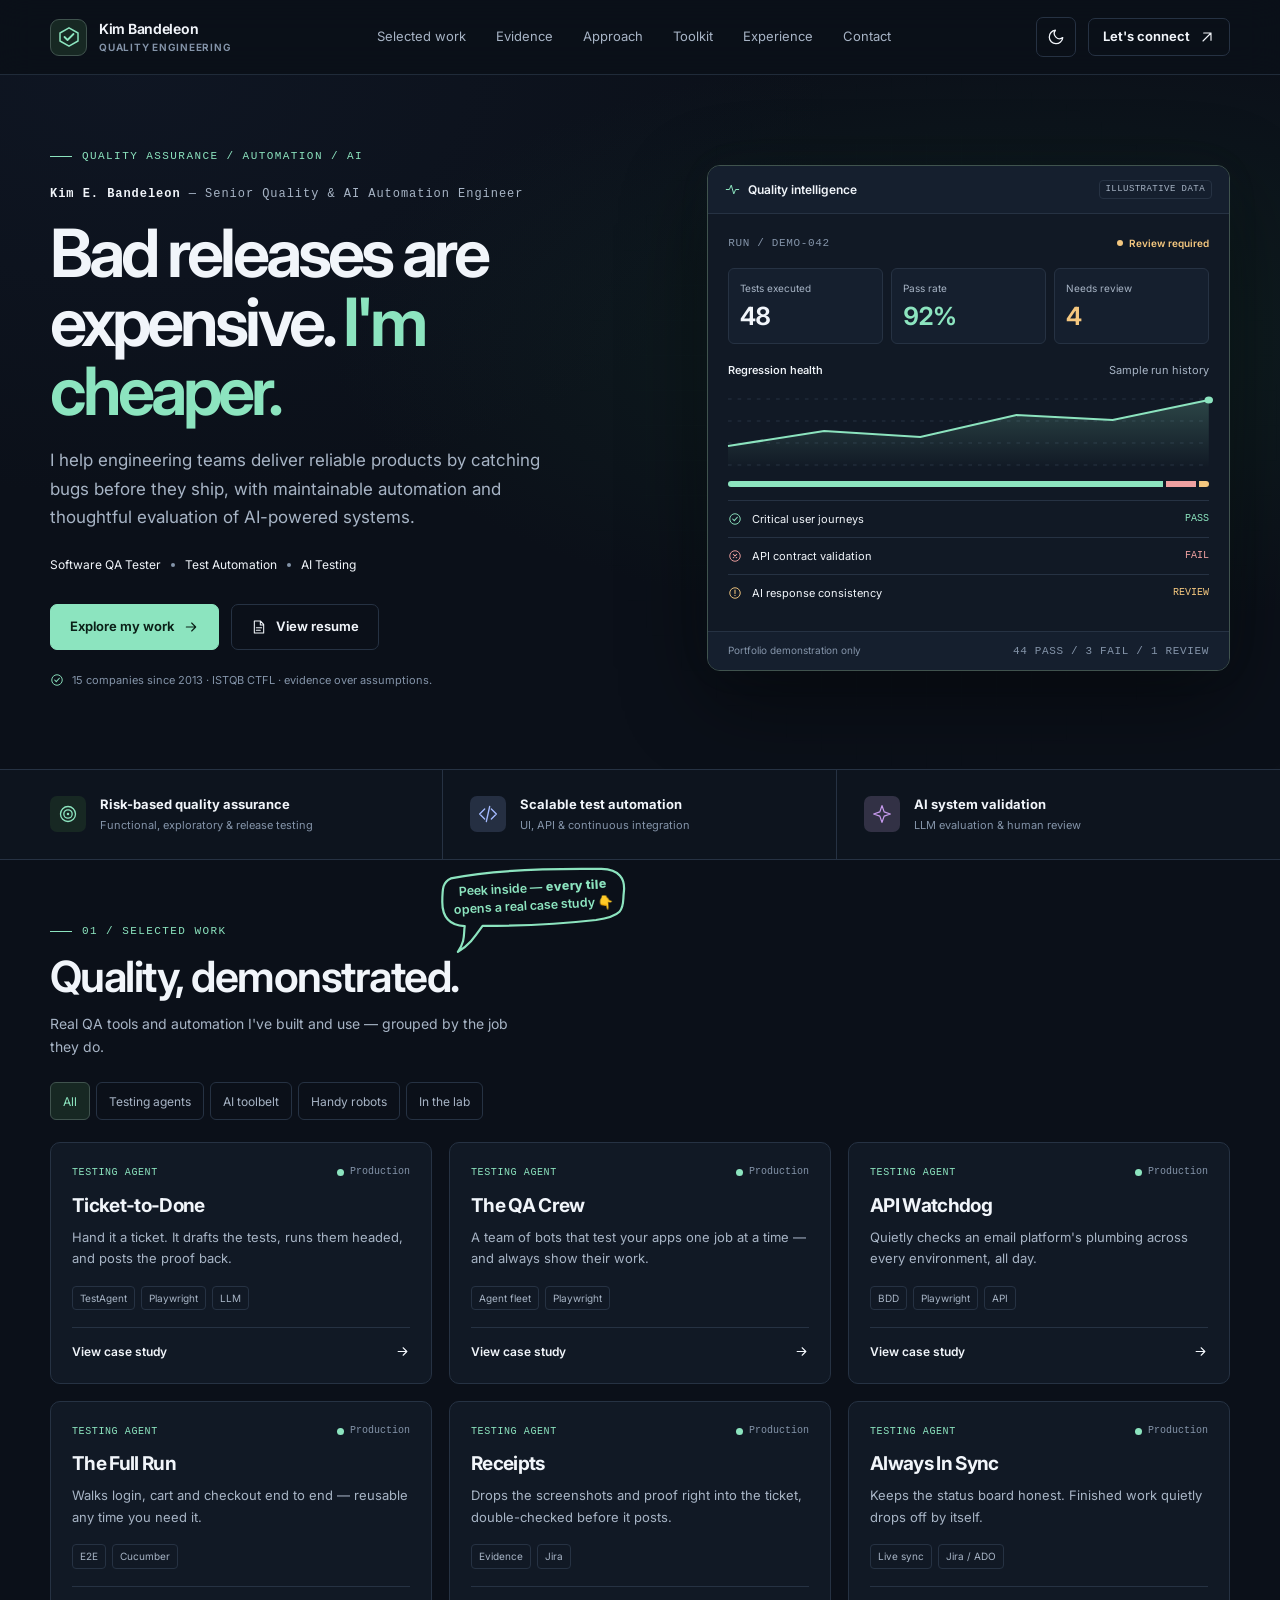
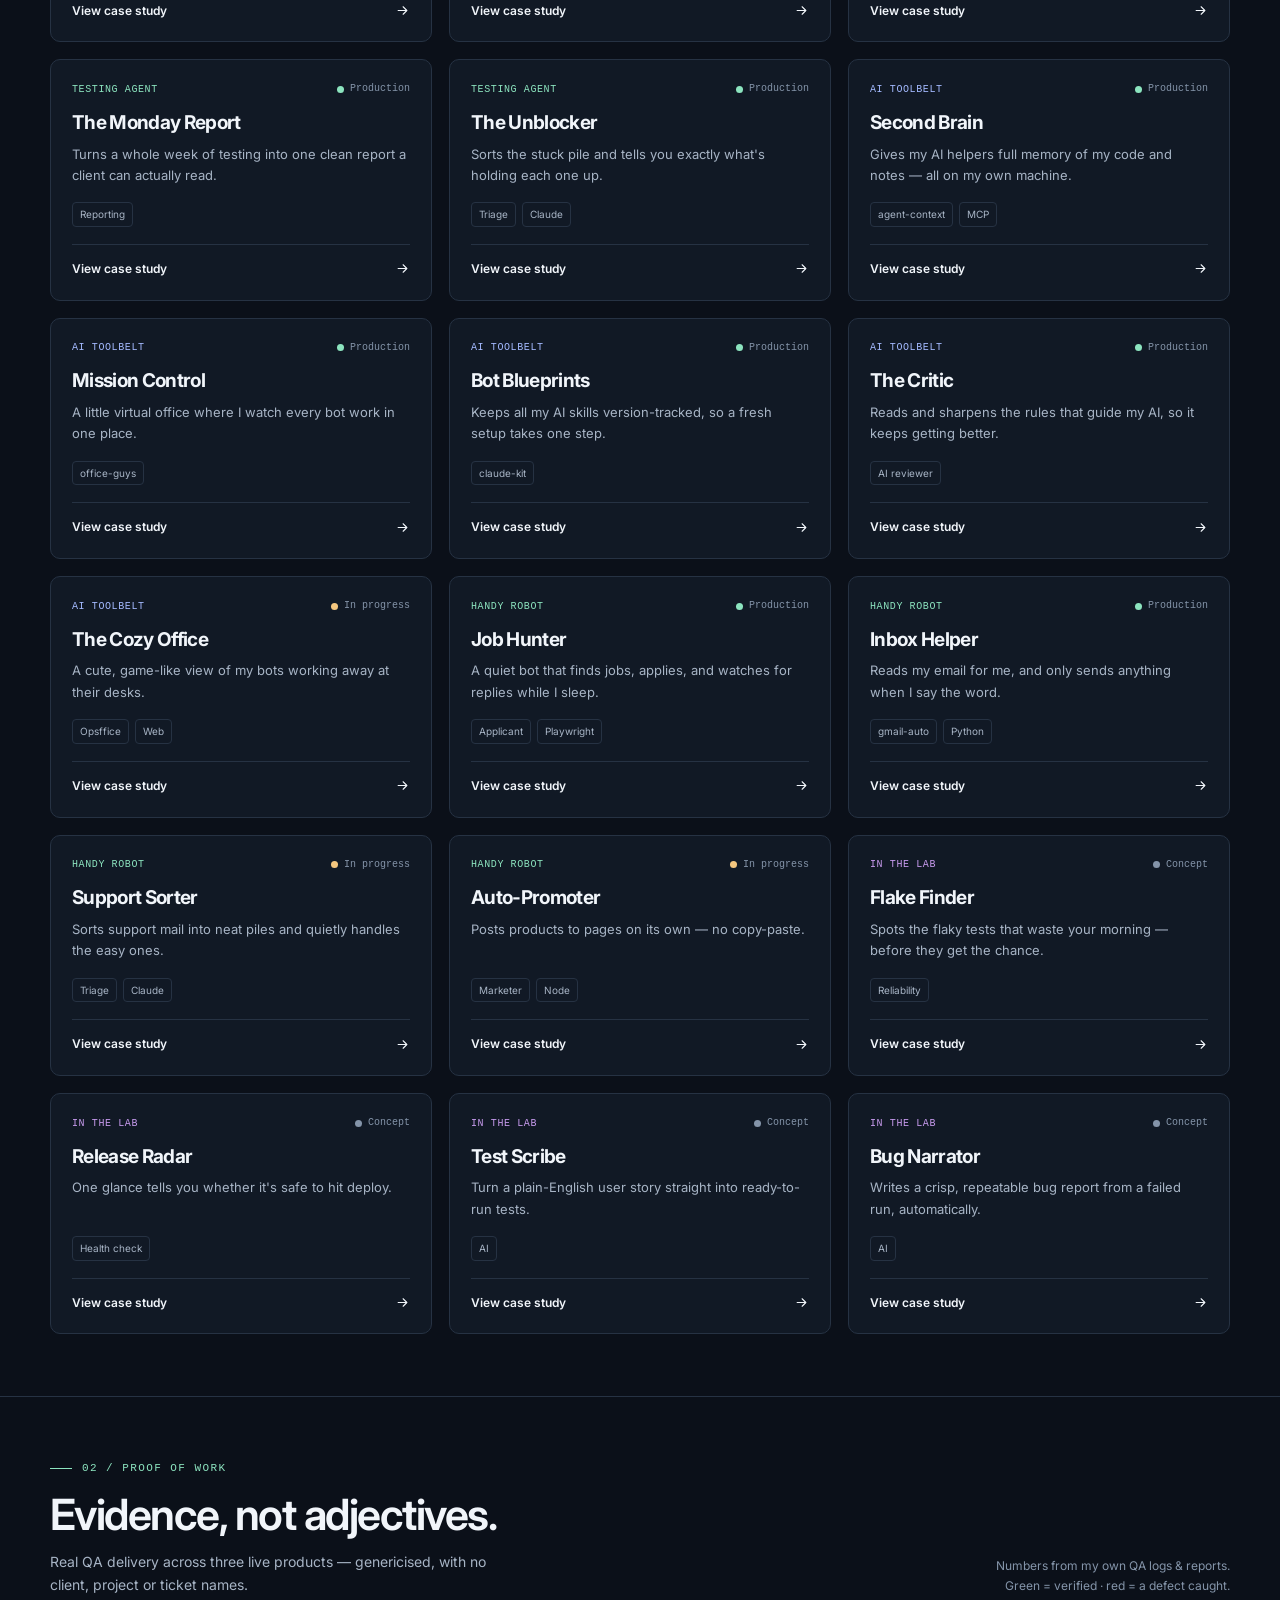
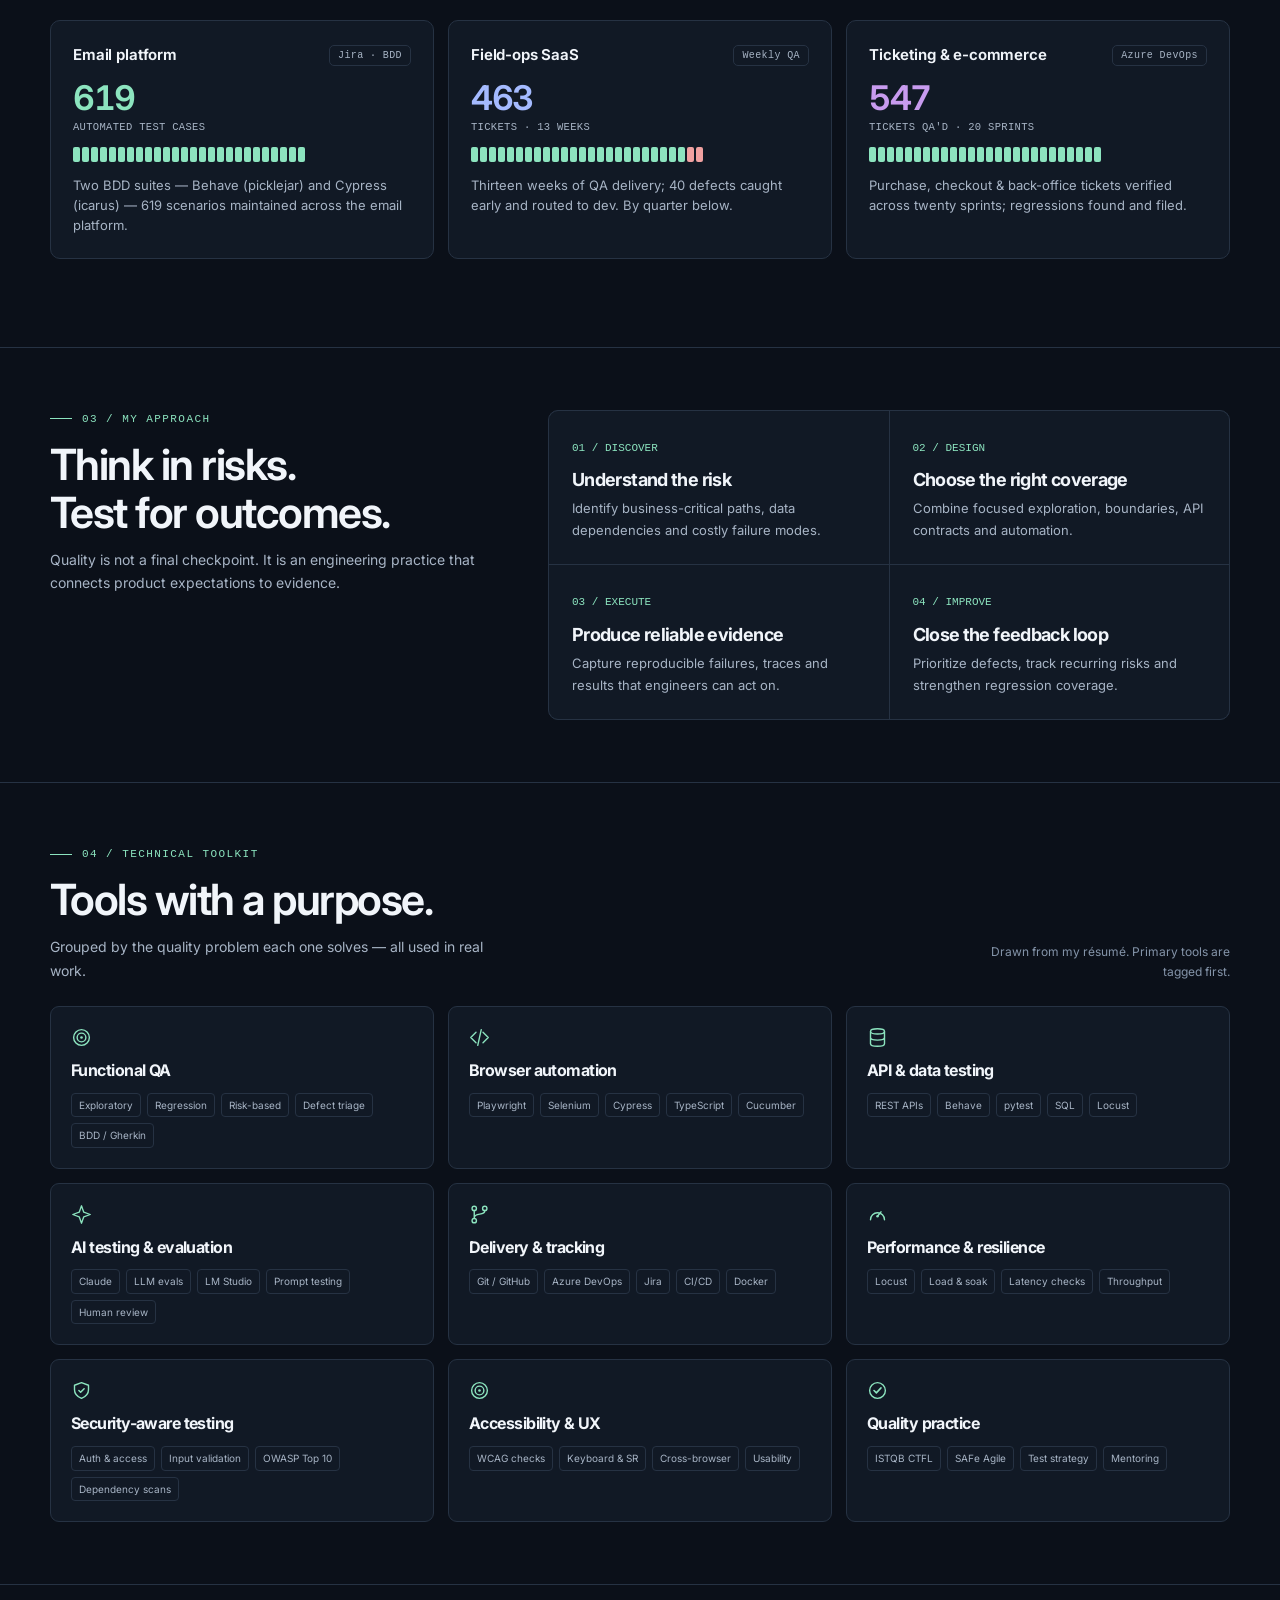
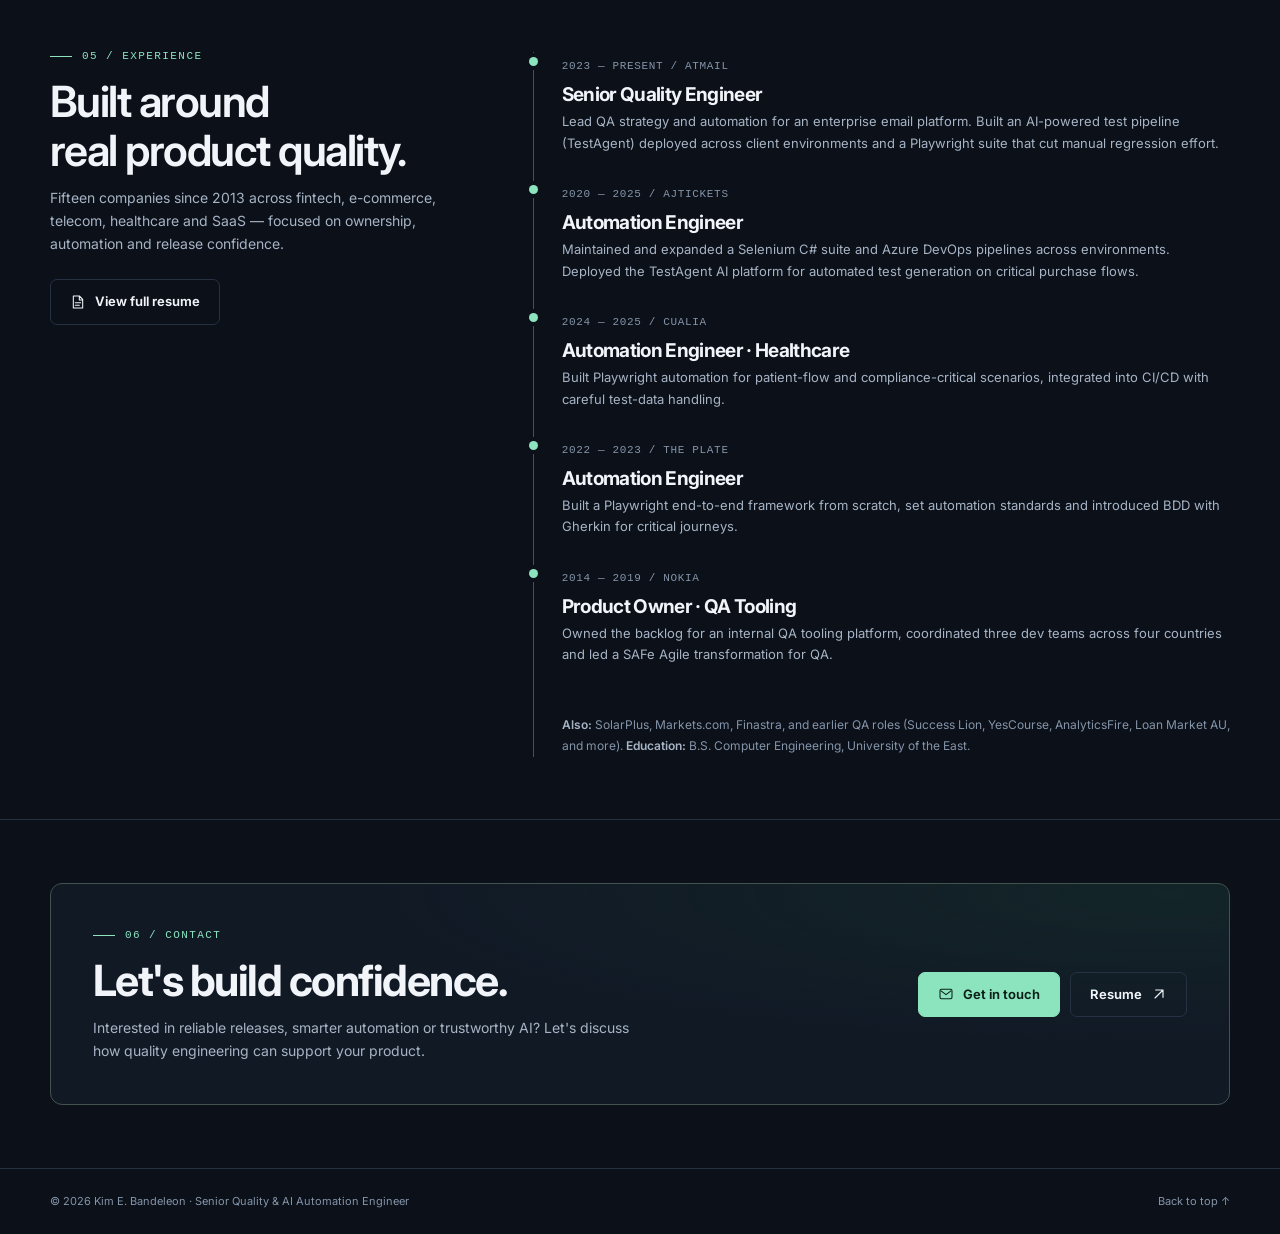
==== commit 2d850cec: "Tighten section spacing (83->62px, head 30->24px) for less scroll Co-Authored-By: Claude Opus 4.8 <n" ====
--- a/index.html
+++ b/index.html
@@ -172,8 +172,8 @@
 .cap small{color:var(--dim);font-size:11px;display:block;margin-top:3px}
 
 /* ---------- Sections ---------- */
-.section{padding:83px 0;border-bottom:1px solid var(--line)}
-.section-head{display:flex;justify-content:space-between;align-items:end;gap:26px;margin-bottom:30px}
+.section{padding:62px 0;border-bottom:1px solid var(--line)}
+.section-head{display:flex;justify-content:space-between;align-items:end;gap:26px;margin-bottom:24px}
 .section h2{font-size:clamp(30px,3.5vw,43px);font-weight:630;margin-top:12px}
 .section-intro{color:var(--muted);font-size:14px;max-width:460px;margin-top:12px}
 .section-aside{color:var(--dim);font-size:12px;max-width:240px;text-align:right}
@@ -348,7 +348,7 @@
   .cap-grid{grid-template-columns:1fr}
   .cap,.cap:first-child,.cap:last-child{padding:16px 0;border-right:0;border-bottom:1px solid var(--line)}
   .cap:last-child{border-bottom:0}
-  .section{padding:54px 0}
+  .section{padding:44px 0}
   .section-head{display:block;margin-bottom:24px}
   .cs-anchor{display:block;width:auto;height:auto}
   .cs-bubble{position:static;left:auto;bottom:auto;transform:rotate(-2deg);margin:14px 0 2px}
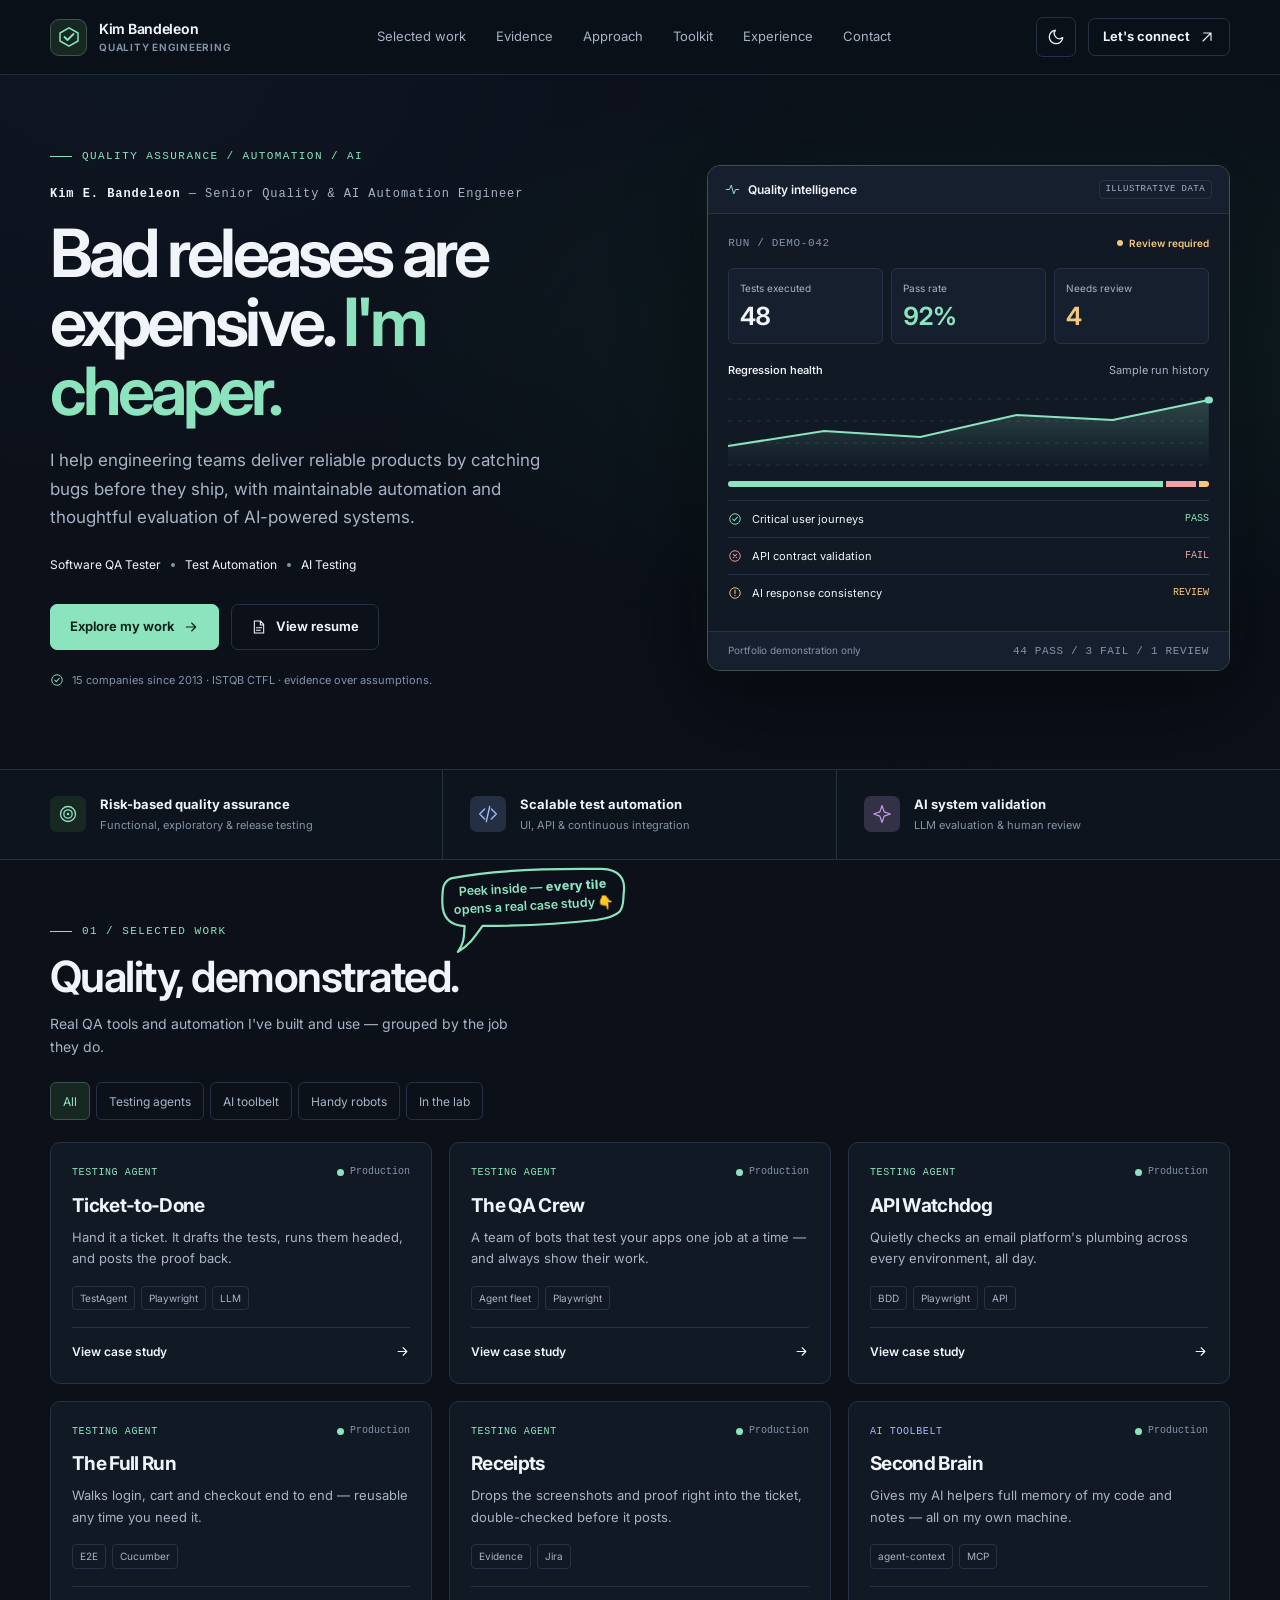
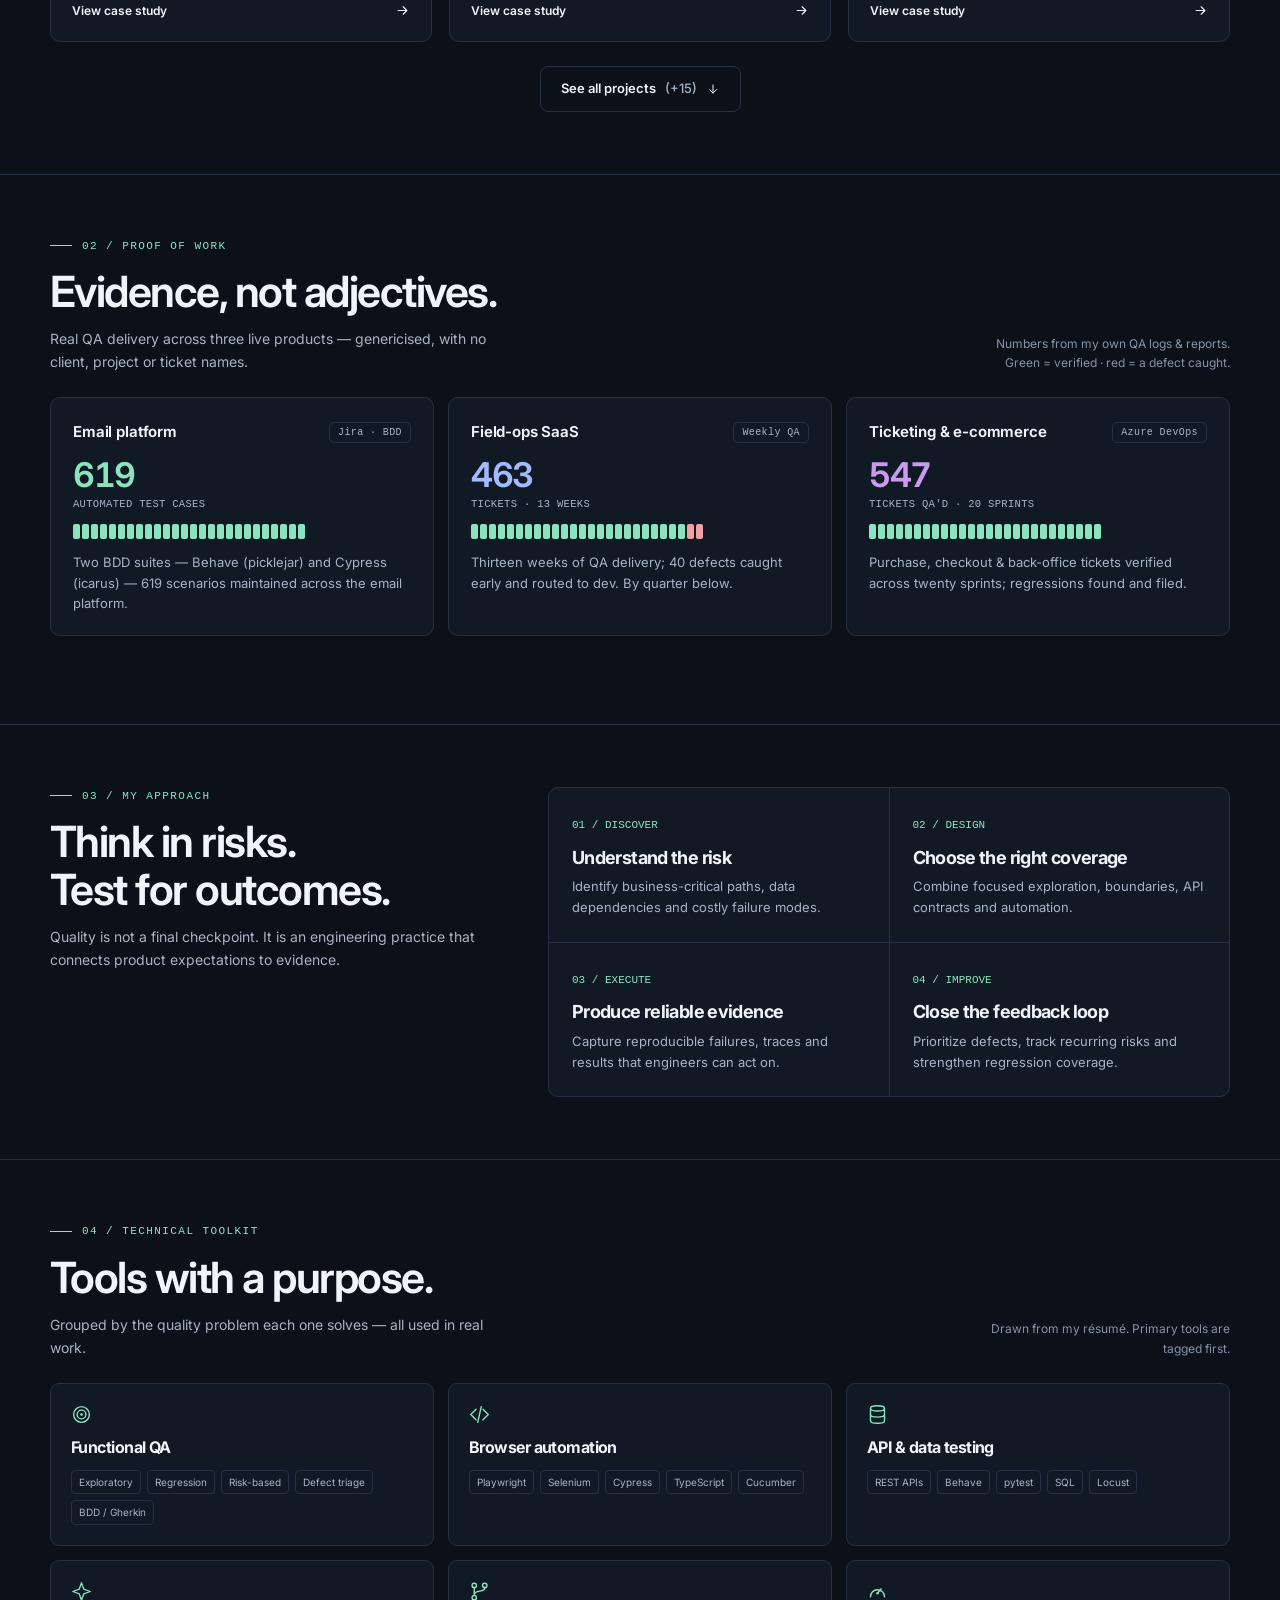
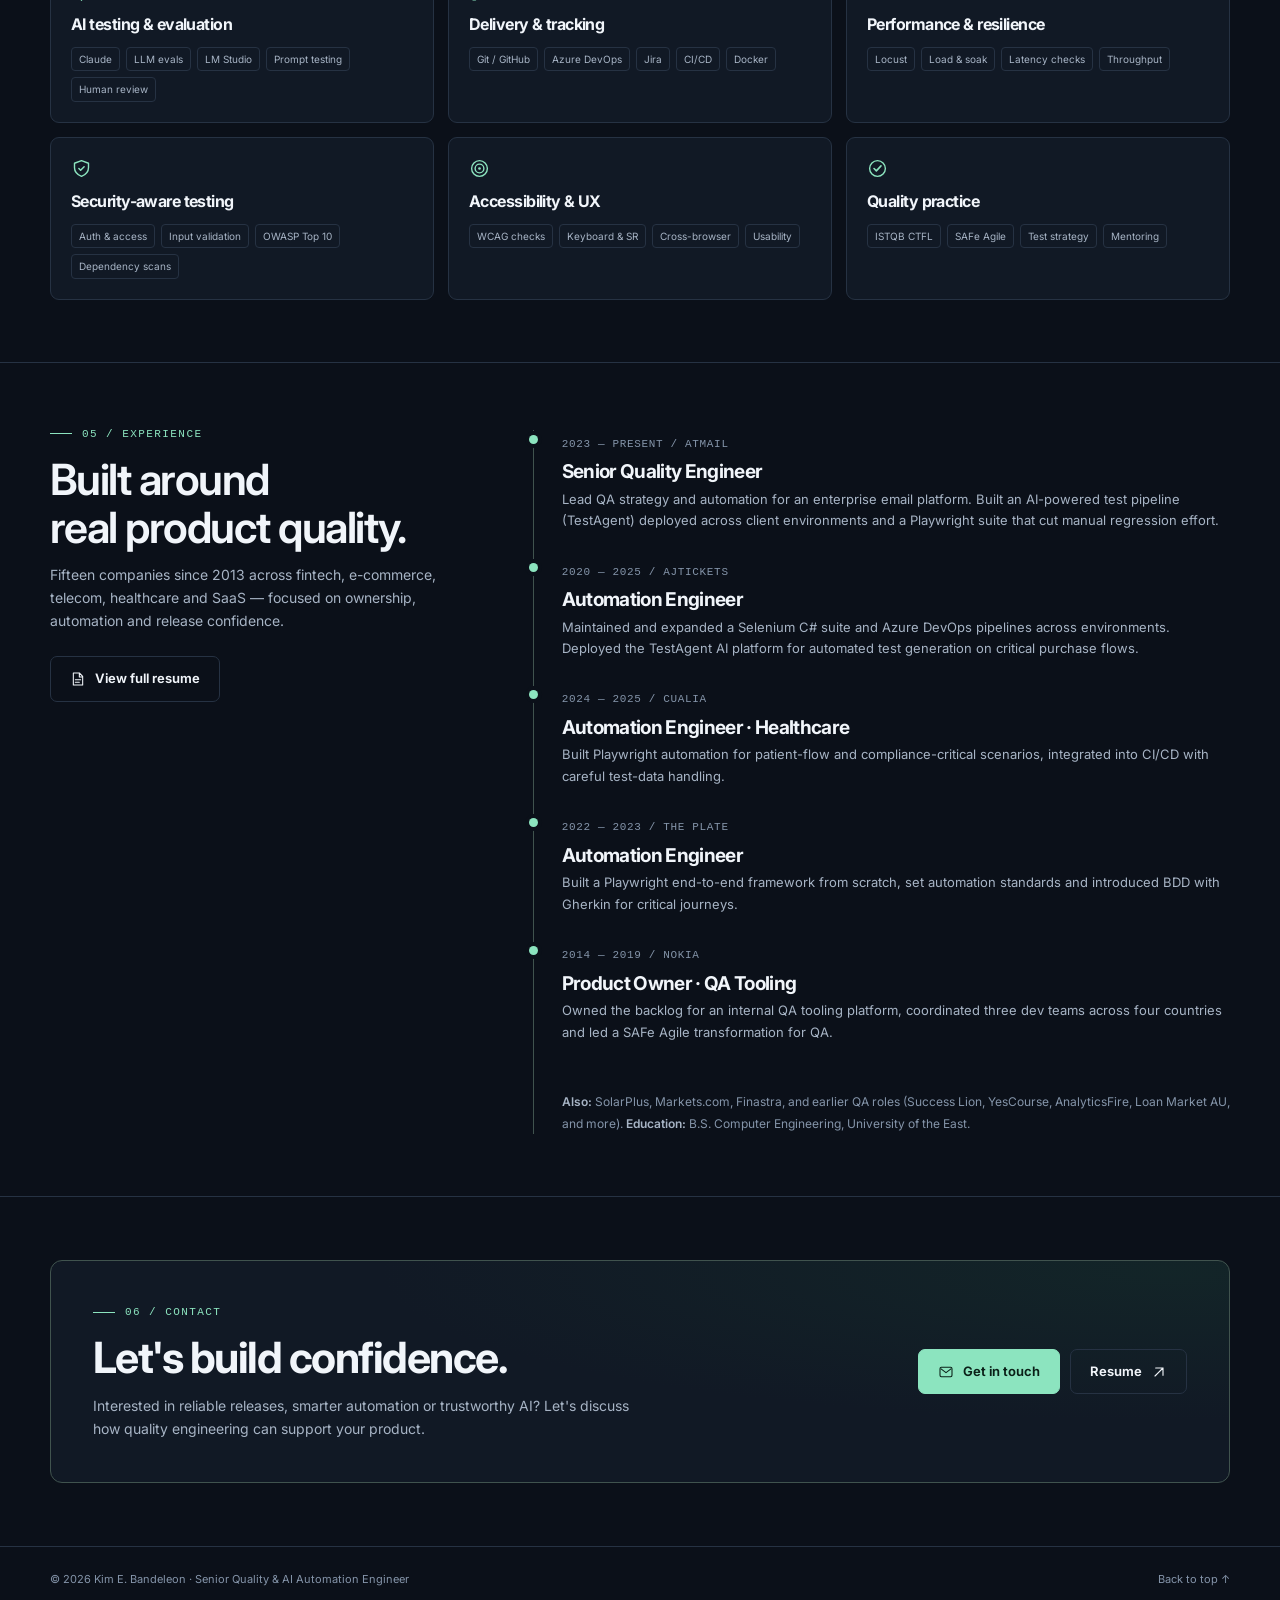
==== commit 9d44b99f: "Work: All tab shows 6 featured (flagship first) + See-all reveal" ====
--- a/index.html
+++ b/index.html
@@ -204,6 +204,13 @@
 .project-link{background:transparent;border:0;border-top:1px solid var(--line);margin-top:17px;padding:14px 0 0;display:flex;justify-content:space-between;align-items:center;gap:8px;text-align:left;font-size:12px;color:var(--text);font-weight:600;transition:color .15s}
 .project-link:hover{color:var(--mint)}
 .project-link svg{width:15px;height:15px}
+.project-more{margin-top:24px;display:flex;justify-content:center}
+.project-more[hidden]{display:none}
+.more-btn{display:inline-flex;align-items:center;gap:9px;border:1px solid var(--line);border-radius:8px;padding:11px 20px;min-height:42px;background:transparent;color:var(--text);font-size:13px;font-weight:600;cursor:pointer;transition:border-color .2s,color .2s,background .2s}
+.more-btn:hover{border-color:var(--mint);color:var(--mint);background:var(--mint-soft)}
+.more-btn .more-n{color:var(--muted);font-weight:500}
+.more-btn:hover .more-n{color:var(--mint)}
+.more-btn svg{width:14px;height:14px;transform:rotate(90deg)}
 
 /* ---------- Evidence ---------- */
 .ev-projects{display:grid;grid-template-columns:repeat(3,1fr);gap:14px;margin-bottom:26px}
@@ -510,7 +517,7 @@
   <p id="filter-status" class="visually-hidden" aria-live="polite">All projects shown</p>
   <div class="project-grid" id="project-grid">
 
-    <article class="project cat-agent" data-category="agent">
+    <article class="project cat-agent" data-category="agent" data-featured="1">
       <div class="project-body">
         <div class="project-top"><span class="project-type">Testing agent</span><span class="pstatus">Production</span></div>
         <h3>Ticket-to-Done</h3>
@@ -520,7 +527,7 @@
       </div>
     </article>
 
-    <article class="project cat-agent" data-category="agent">
+    <article class="project cat-agent" data-category="agent" data-featured="1">
       <div class="project-body">
         <div class="project-top"><span class="project-type">Testing agent</span><span class="pstatus">Production</span></div>
         <h3>The QA Crew</h3>
@@ -530,7 +537,7 @@
       </div>
     </article>
 
-    <article class="project cat-agent" data-category="agent">
+    <article class="project cat-agent" data-category="agent" data-featured="1">
       <div class="project-body">
         <div class="project-top"><span class="project-type">Testing agent</span><span class="pstatus">Production</span></div>
         <h3>API Watchdog</h3>
@@ -539,7 +546,7 @@
       </div>
     </article>
 
-    <article class="project cat-agent" data-category="agent">
+    <article class="project cat-agent" data-category="agent" data-featured="1">
       <div class="project-body">
         <div class="project-top"><span class="project-type">Testing agent</span><span class="pstatus">Production</span></div>
         <h3>The Full Run</h3>
@@ -548,7 +555,7 @@
       </div>
     </article>
 
-    <article class="project cat-agent" data-category="agent">
+    <article class="project cat-agent" data-category="agent" data-featured="1">
       <div class="project-body">
         <div class="project-top"><span class="project-type">Testing agent</span><span class="pstatus">Production</span></div>
         <h3>Receipts</h3>
@@ -584,7 +591,7 @@
       </div>
     </article>
 
-    <article class="project cat-tool" data-category="tool">
+    <article class="project cat-tool" data-category="tool" data-featured="1">
       <div class="project-body">
         <div class="project-top"><span class="project-type">AI toolbelt</span><span class="pstatus">Production</span></div>
         <h3>Second Brain</h3>
@@ -702,6 +709,12 @@
       </div>
     </article>
 
+  </div>
+  <div class="project-more" id="project-more" hidden>
+    <button class="more-btn" type="button" id="project-more-btn" aria-controls="project-grid">
+      See all projects <span class="more-n">(+<span id="project-more-count">15</span>)</span>
+      <svg aria-hidden="true"><use href="#i-arrow"/></svg>
+    </button>
   </div>
 </div></section>
 
@@ -876,15 +889,32 @@
     var filters=[].slice.call(document.querySelectorAll('.filter'));
     var projects=[].slice.call(document.querySelectorAll('.project'));
     var status=document.getElementById('filter-status');
+    var moreWrap=document.getElementById('project-more');
+    var moreBtn=document.getElementById('project-more-btn');
+    var moreCount=document.getElementById('project-more-count');
+    var current='all',expanded=false;
+    function apply(){
+      var shown=0,hiddenExtra=0;
+      projects.forEach(function(p){
+        var inView=(current==='all'||p.dataset.category===current);
+        var show=inView;
+        // On All, show only the featured few until expanded.
+        if(current==='all'&&!expanded&&p.dataset.featured!=='1'){show=false;if(inView)hiddenExtra++;}
+        p.hidden=!show;if(show)shown++;
+      });
+      if(moreWrap){
+        var showMore=(current==='all'&&!expanded&&hiddenExtra>0);
+        moreWrap.hidden=!showMore;
+        if(showMore&&moreCount)moreCount.textContent=hiddenExtra;
+      }
+      status.textContent=shown+' '+(shown===1?'project':'projects')+' shown';
+    }
     filters.forEach(function(b){b.addEventListener('click',function(){
       filters.forEach(function(f){f.setAttribute('aria-pressed',String(f===b));});
-      var f=b.dataset.filter,count=0;
-      projects.forEach(function(p){
-        var show=(f==='all'||p.dataset.category===f);
-        p.hidden=!show;if(show)count++;
-      });
-      status.textContent=count+' '+(count===1?'project':'projects')+' shown';
+      current=b.dataset.filter;expanded=false;apply();
     });});
+    if(moreBtn)moreBtn.addEventListener('click',function(){expanded=true;apply();});
+    apply();
   })();
 
   /* ---- Case-study dialog: visual terminal, generated from real sample runs ---- */
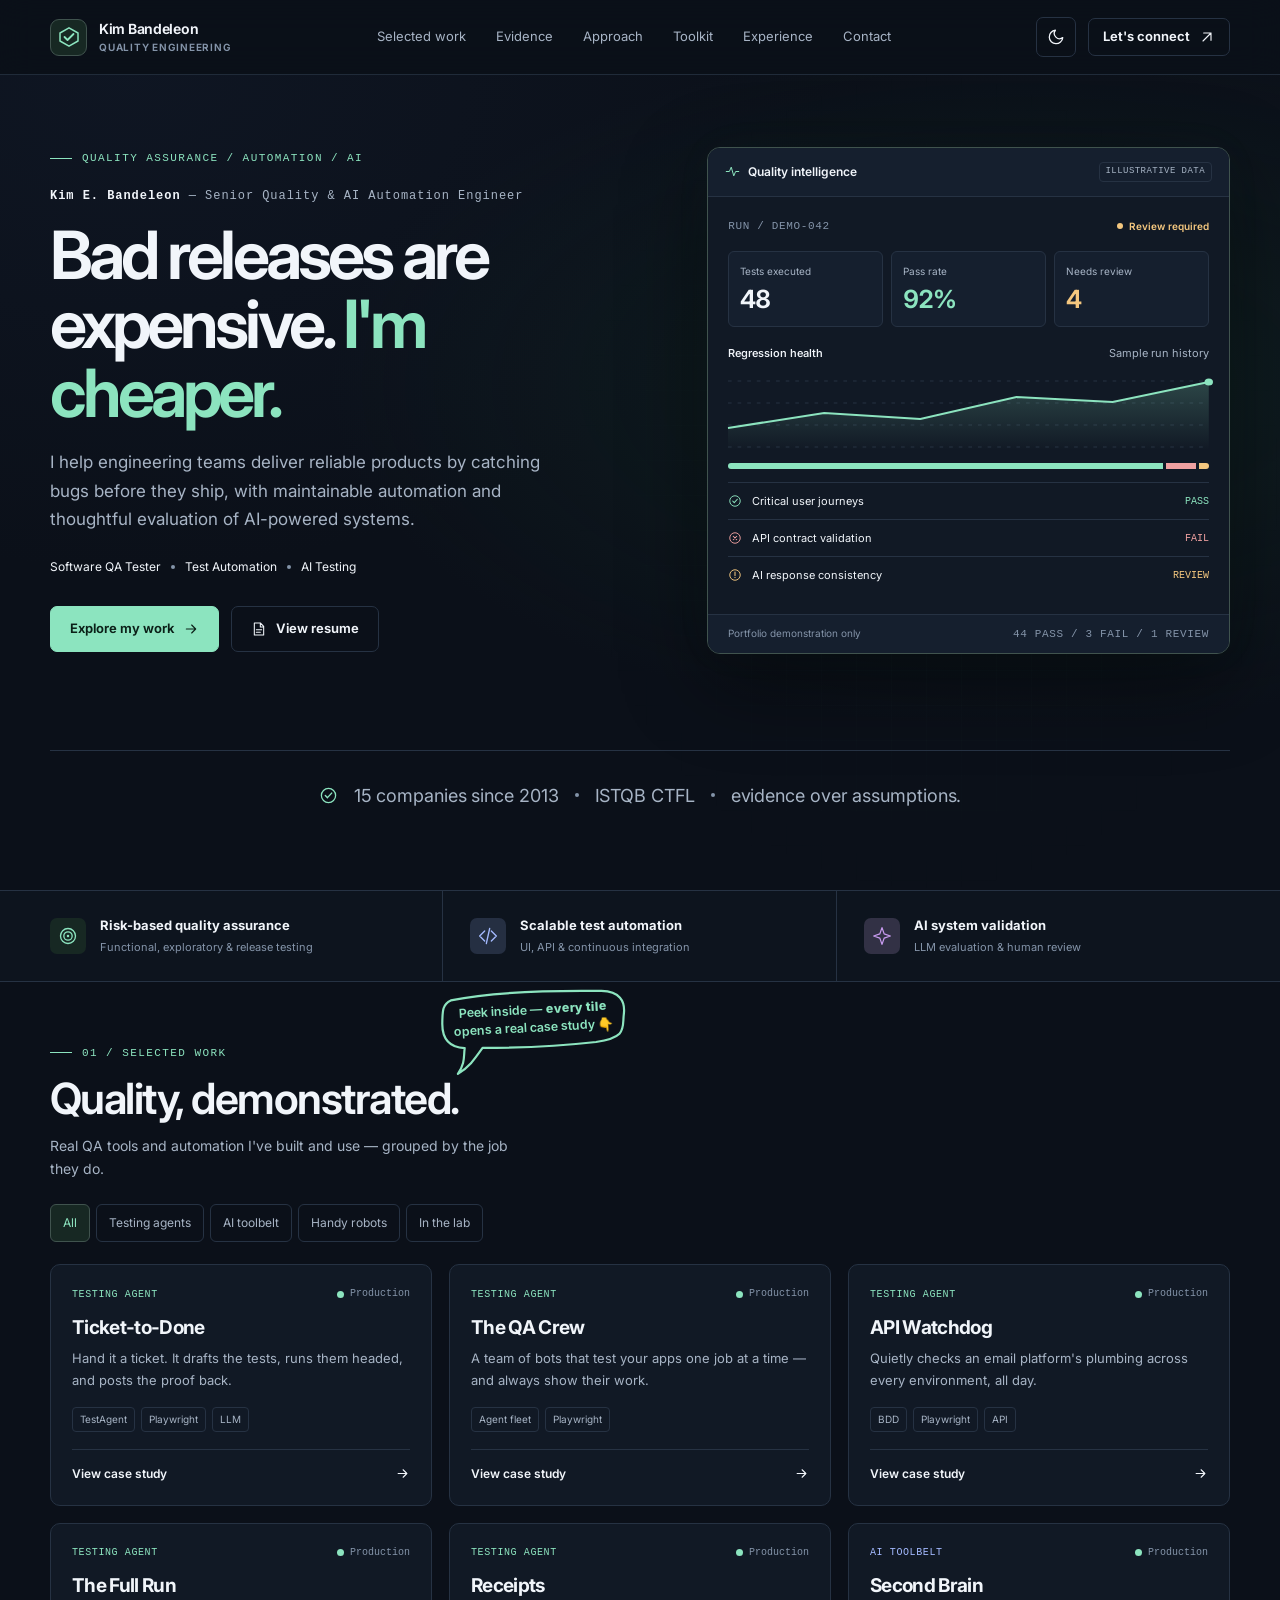
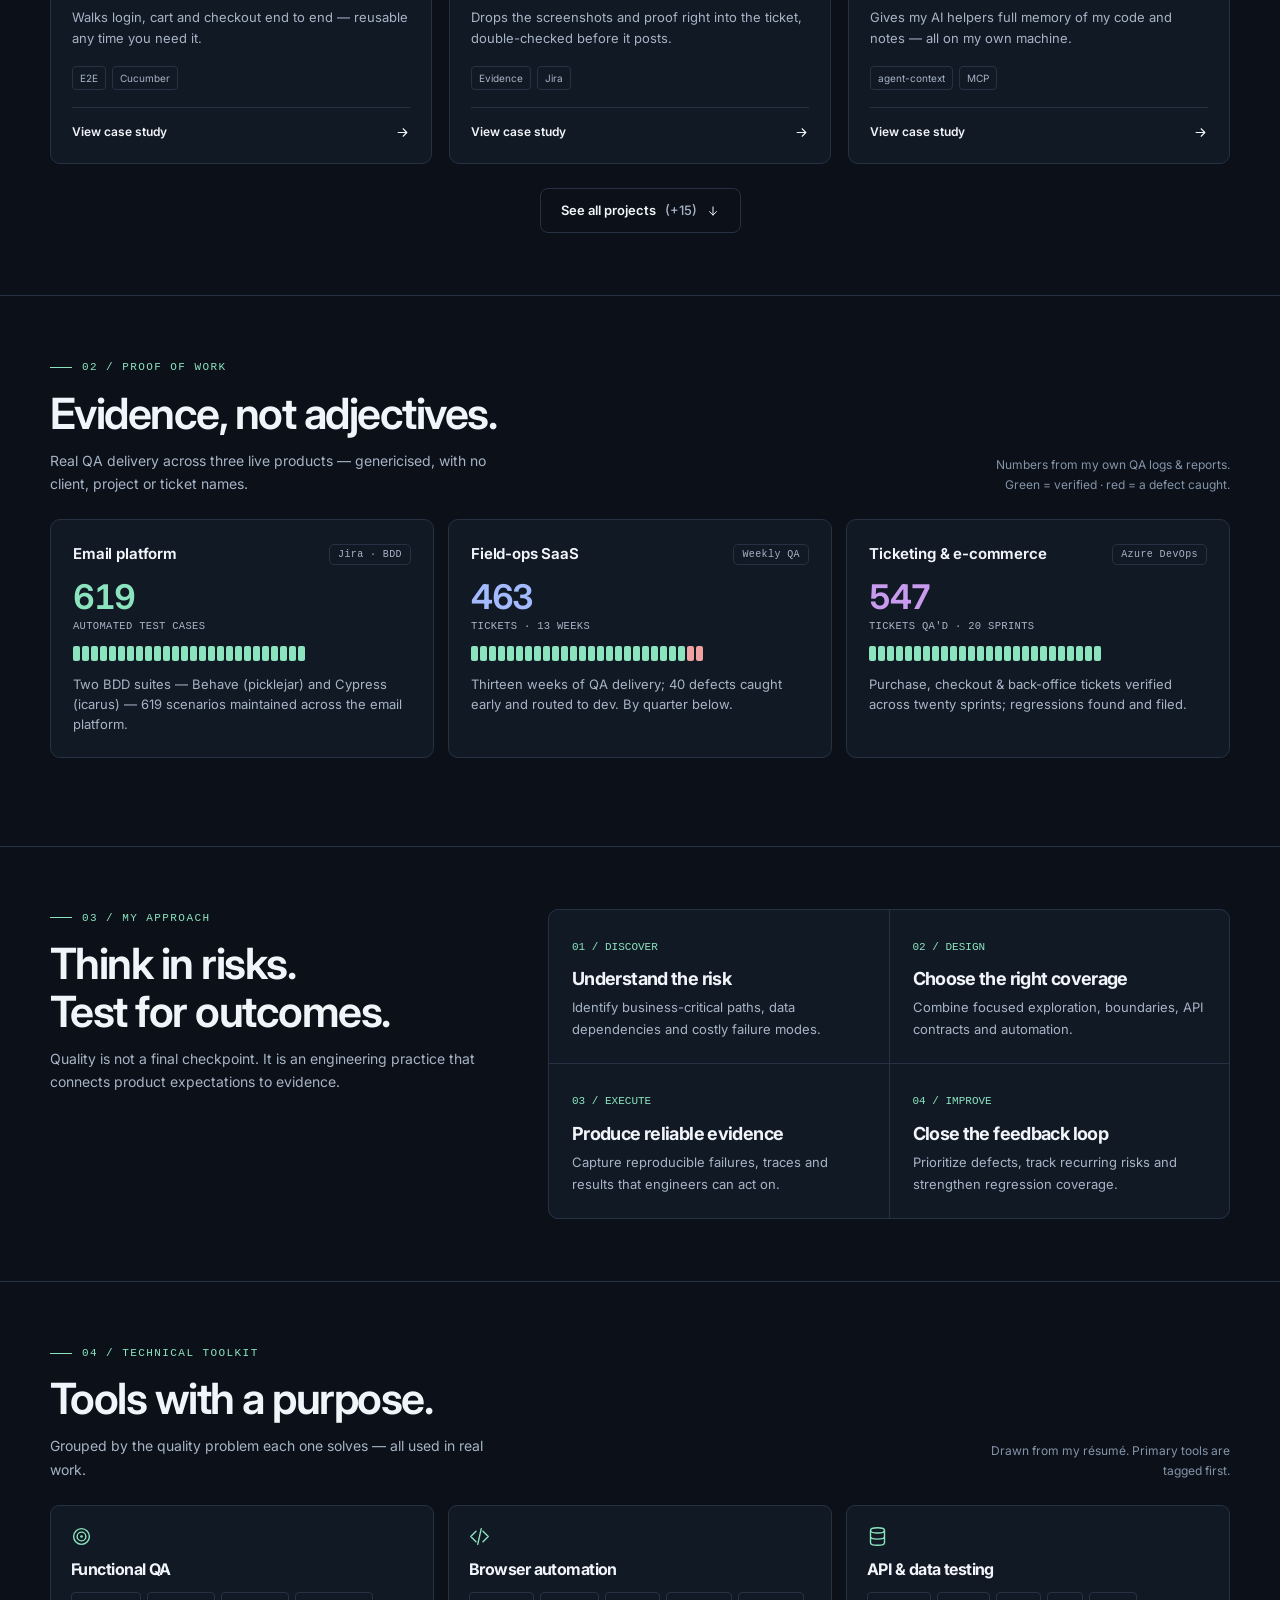
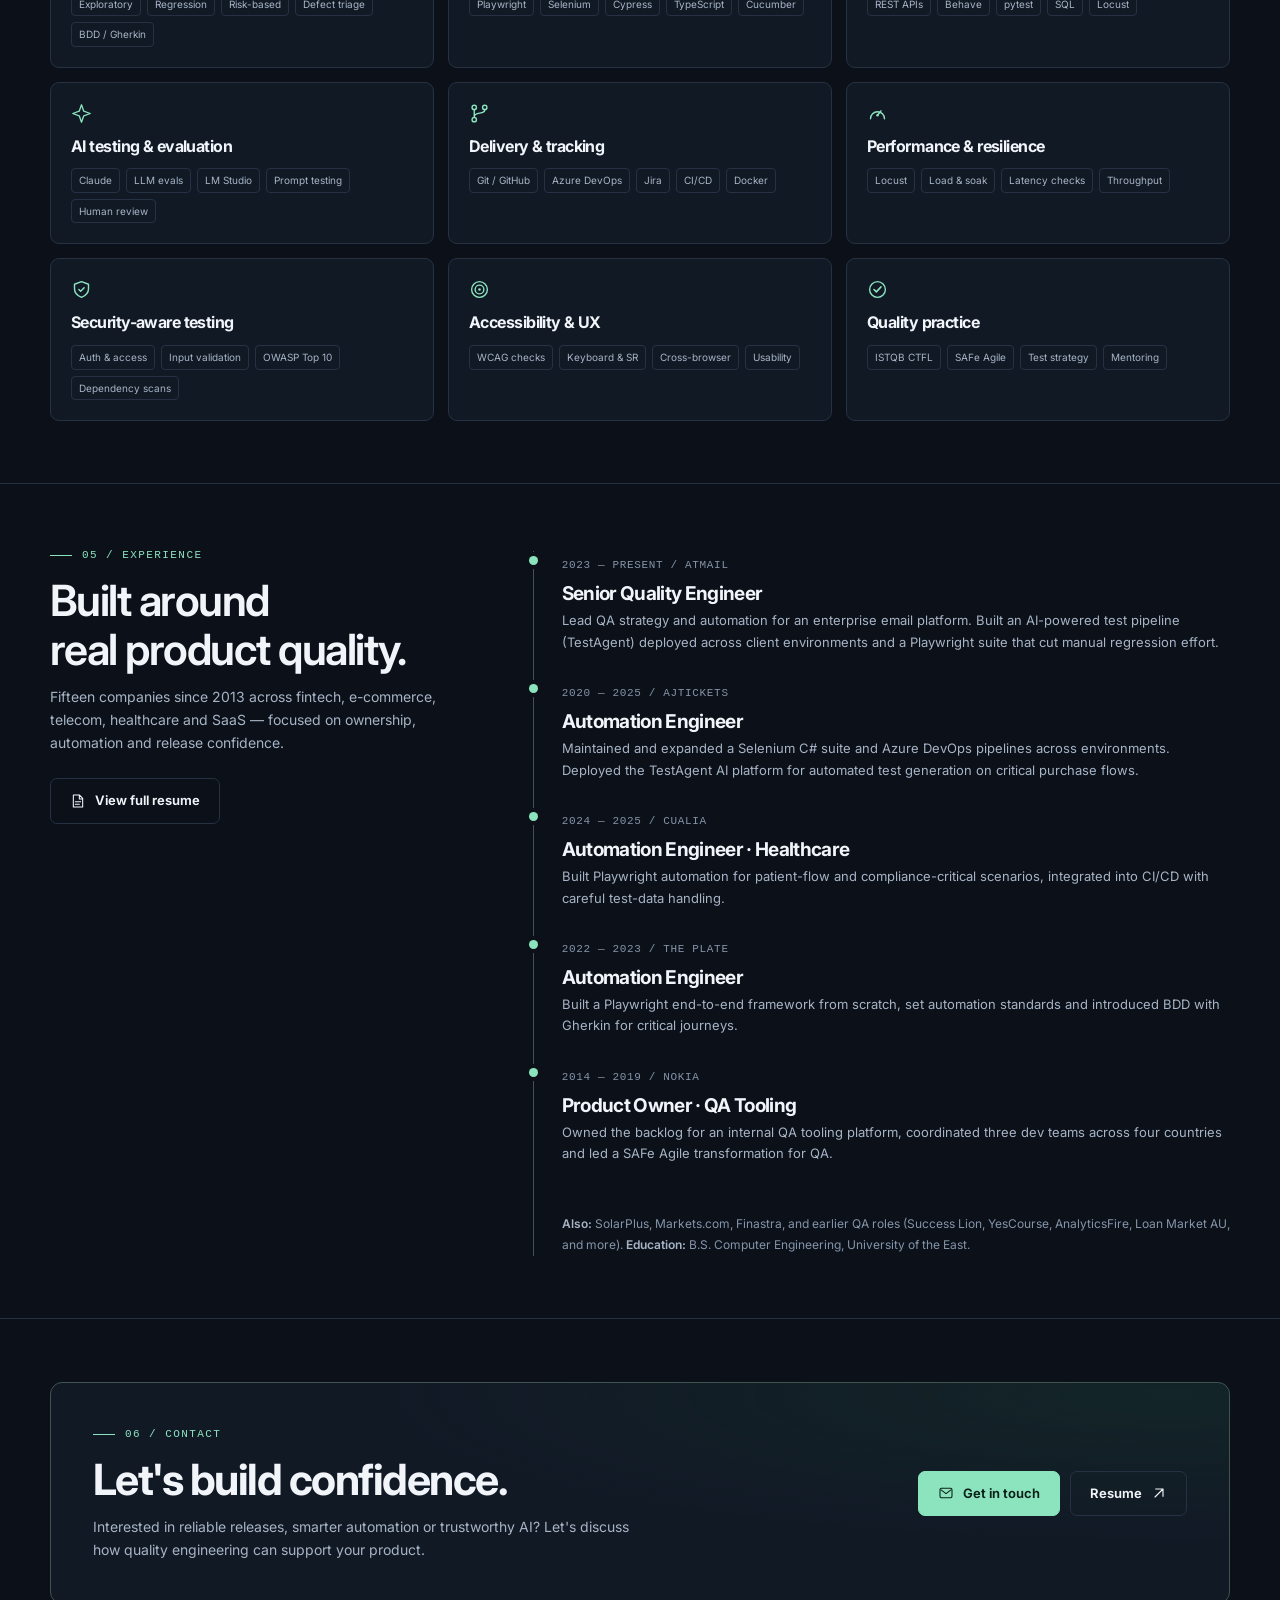
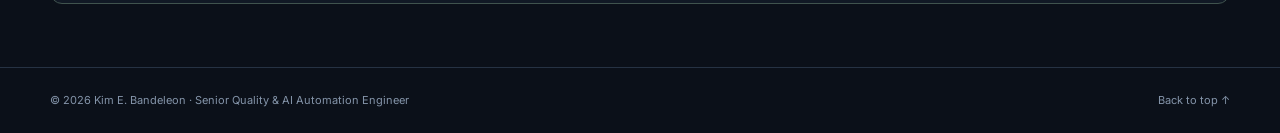
==== commit 6823b7e0: "Hero: credential line as full-width centered strip, enlarged" ====
--- a/index.html
+++ b/index.html
@@ -122,8 +122,9 @@
 .role-line{margin-top:23px;color:var(--text);font-size:12px;display:flex;flex-wrap:wrap;gap:7px 10px;align-items:center}
 .role-line i{width:4px;height:4px;background:var(--dim);border-radius:50%}
 .actions{display:flex;gap:12px;flex-wrap:wrap;margin-top:29px}
-.hero-note{margin-top:21px;font-size:11px;color:var(--dim);display:flex;align-items:center;gap:8px}
-.hero-note svg{width:14px;height:14px;color:var(--mint);flex-shrink:0}
+.hero-note{grid-column:1/-1;margin-top:40px;padding-top:30px;border-top:1px solid var(--line);font-size:clamp(14px,1.55vw,18px);color:var(--muted);display:flex;flex-wrap:wrap;align-items:center;justify-content:center;gap:10px 16px;letter-spacing:-.005em}
+.hero-note svg{width:19px;height:19px;color:var(--mint);flex-shrink:0}
+.hero-note i{width:4px;height:4px;background:var(--dim);border-radius:50%;flex-shrink:0}
 
 /* ---------- Console (hero) ---------- */
 .console{border:1px solid var(--mint-line);border-radius:13px;box-shadow:var(--shadow-console);overflow:hidden;background:var(--surface)}
@@ -458,7 +459,6 @@
         <a class="button primary" href="#work">Explore my work <svg aria-hidden="true"><use href="#i-arrow"/></svg></a>
         <button class="button" data-dialog="resume" type="button"><svg aria-hidden="true"><use href="#i-file"/></svg> View resume</button>
       </div>
-      <p class="hero-note"><svg aria-hidden="true"><use href="#i-check"/></svg> 15 companies since 2013 · ISTQB CTFL · evidence over assumptions.</p>
     </div>
 
     <div class="console" role="group" aria-label="Illustrative quality report">
@@ -490,6 +490,8 @@
       </div>
       <div class="console-foot"><span>Portfolio demonstration only</span><span class="mono">44 PASS / 3 FAIL / 1 REVIEW</span></div>
     </div>
+
+    <p class="hero-note"><svg aria-hidden="true"><use href="#i-check"/></svg> 15 companies since 2013 <i aria-hidden="true"></i> ISTQB CTFL <i aria-hidden="true"></i> evidence over assumptions.</p>
   </div>
 </section>
 
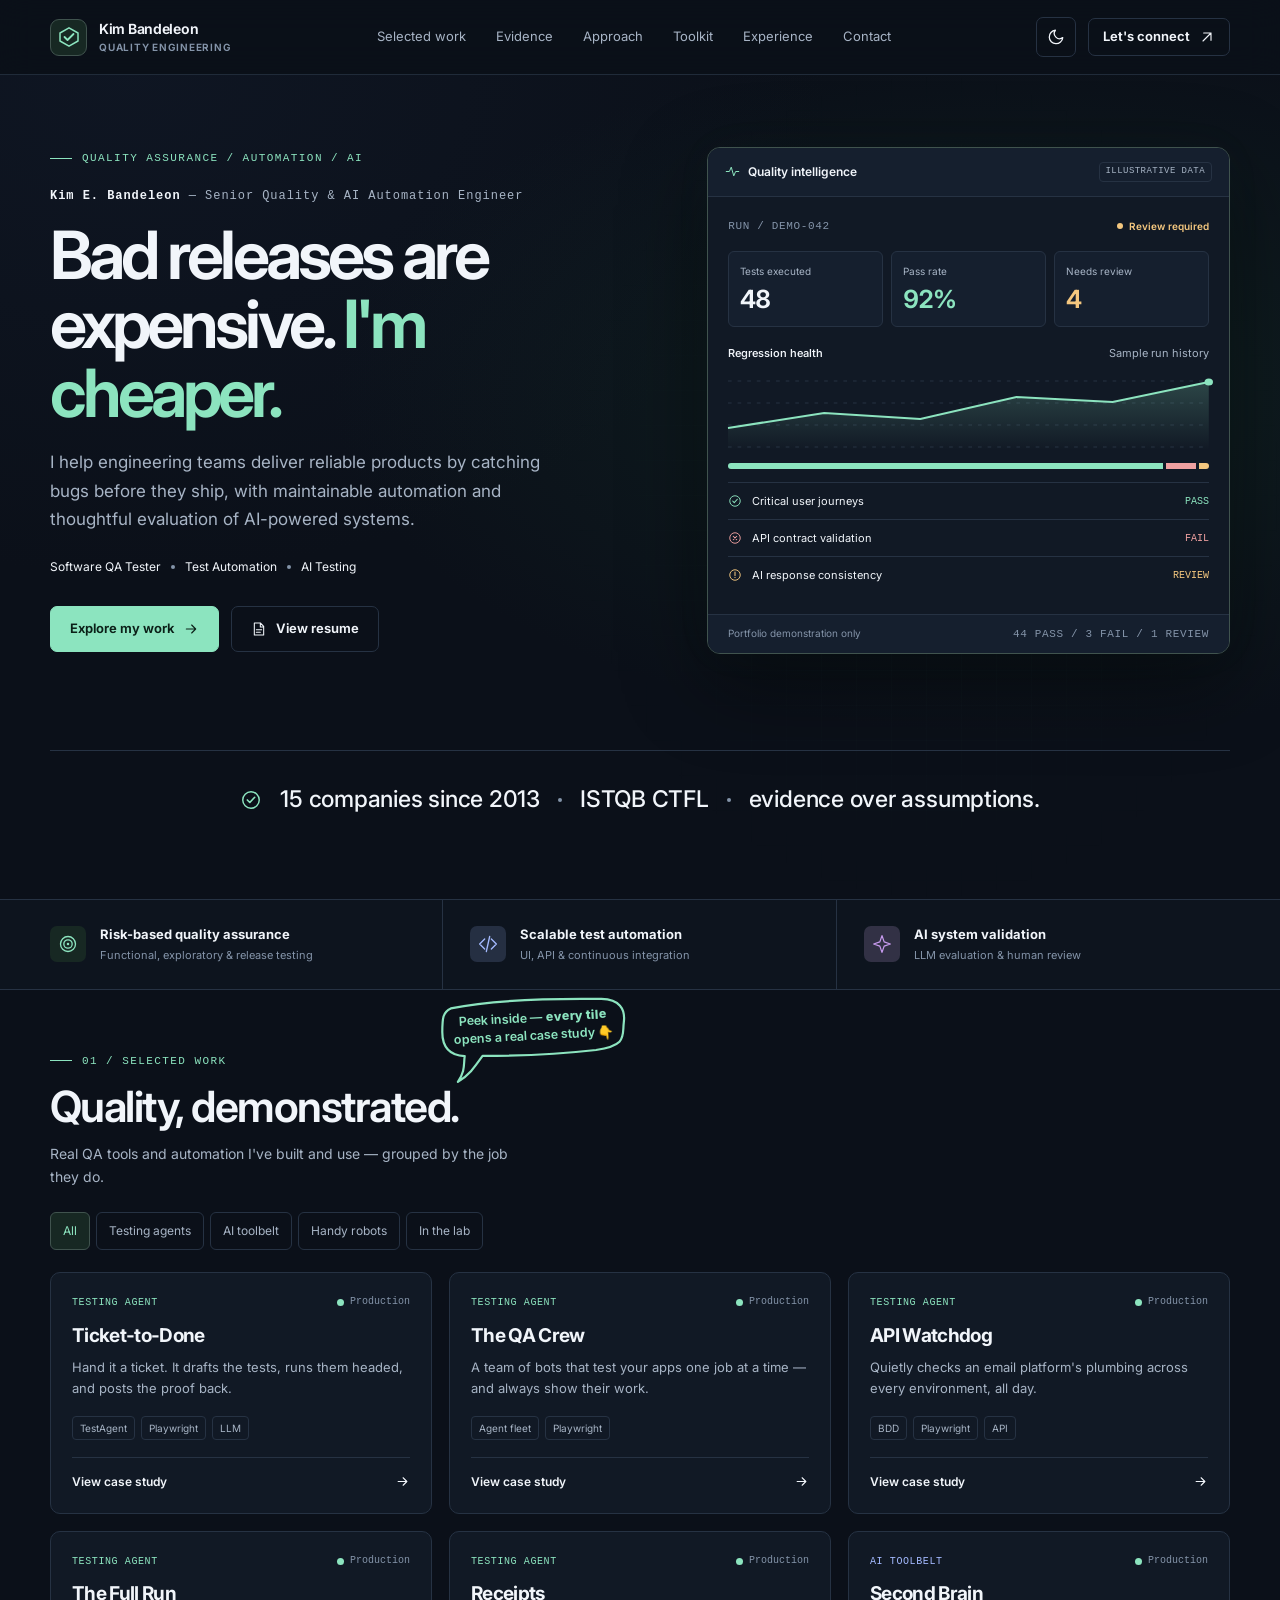
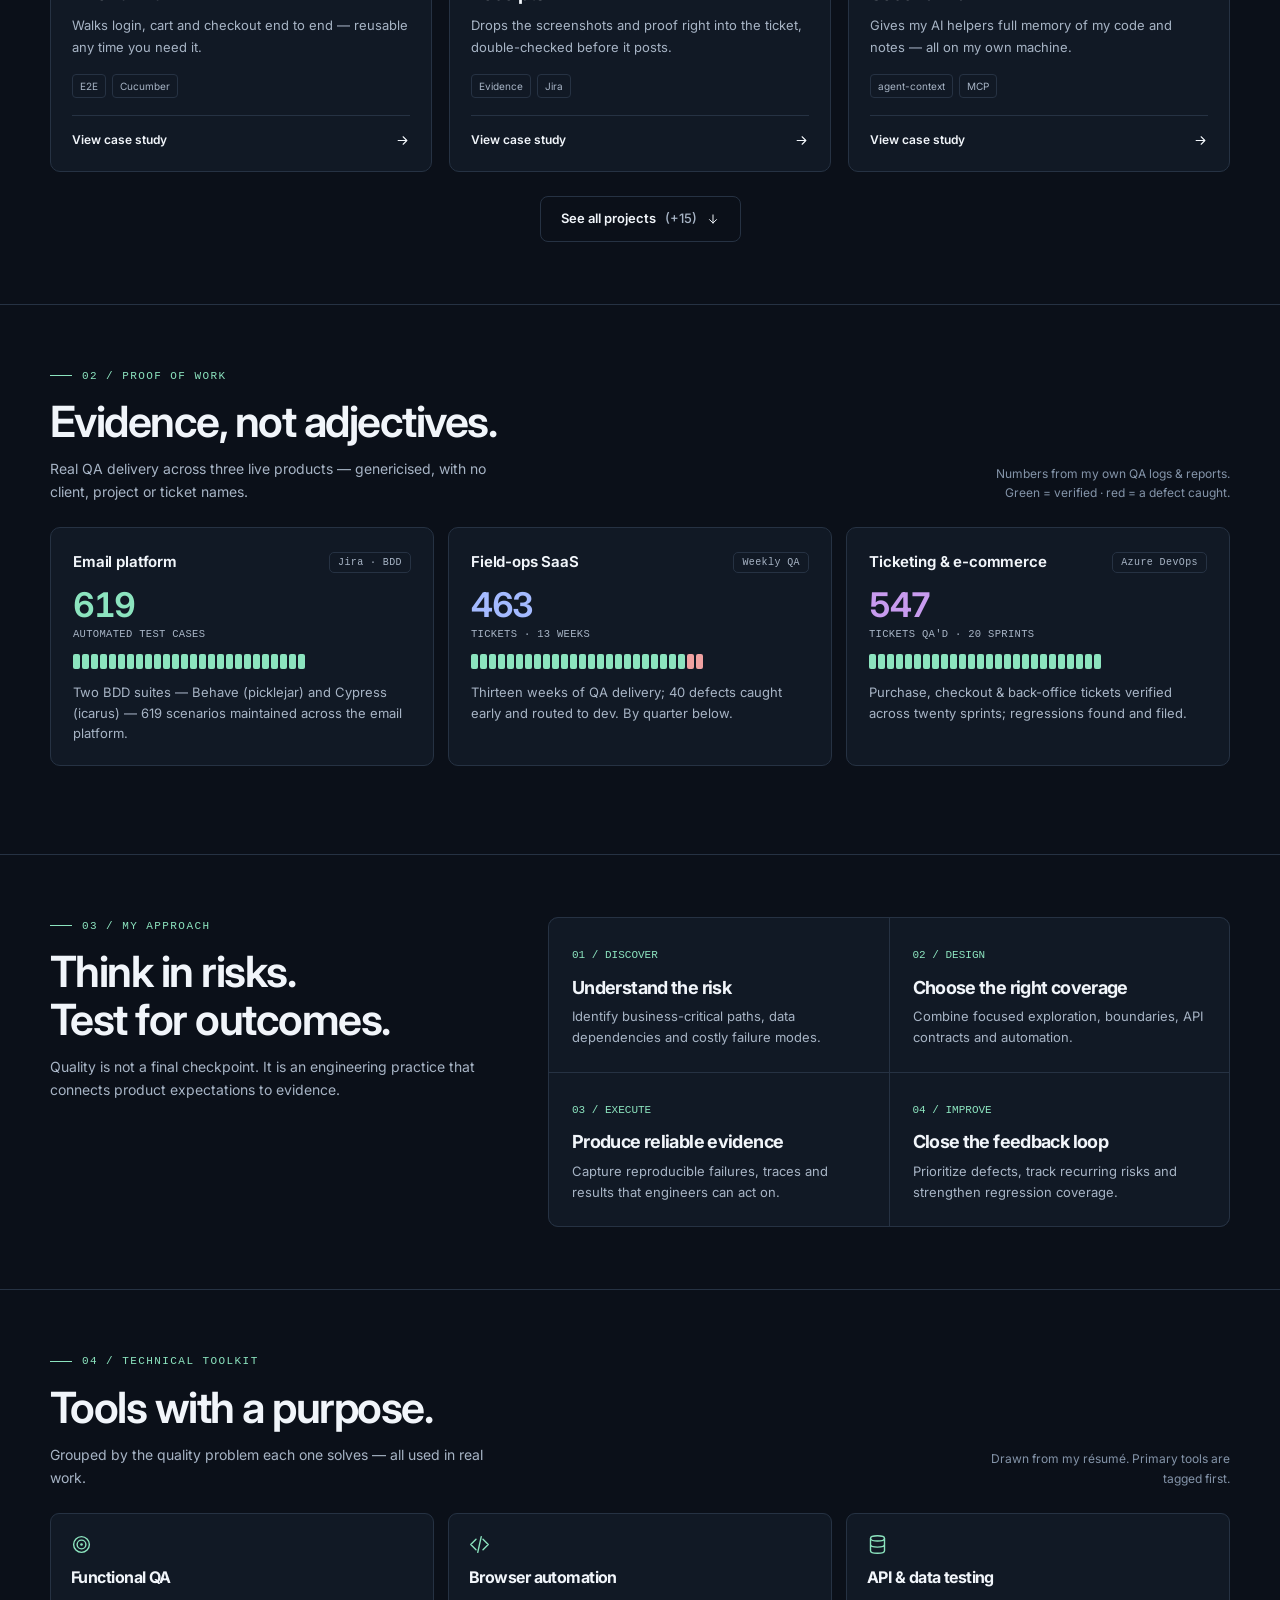
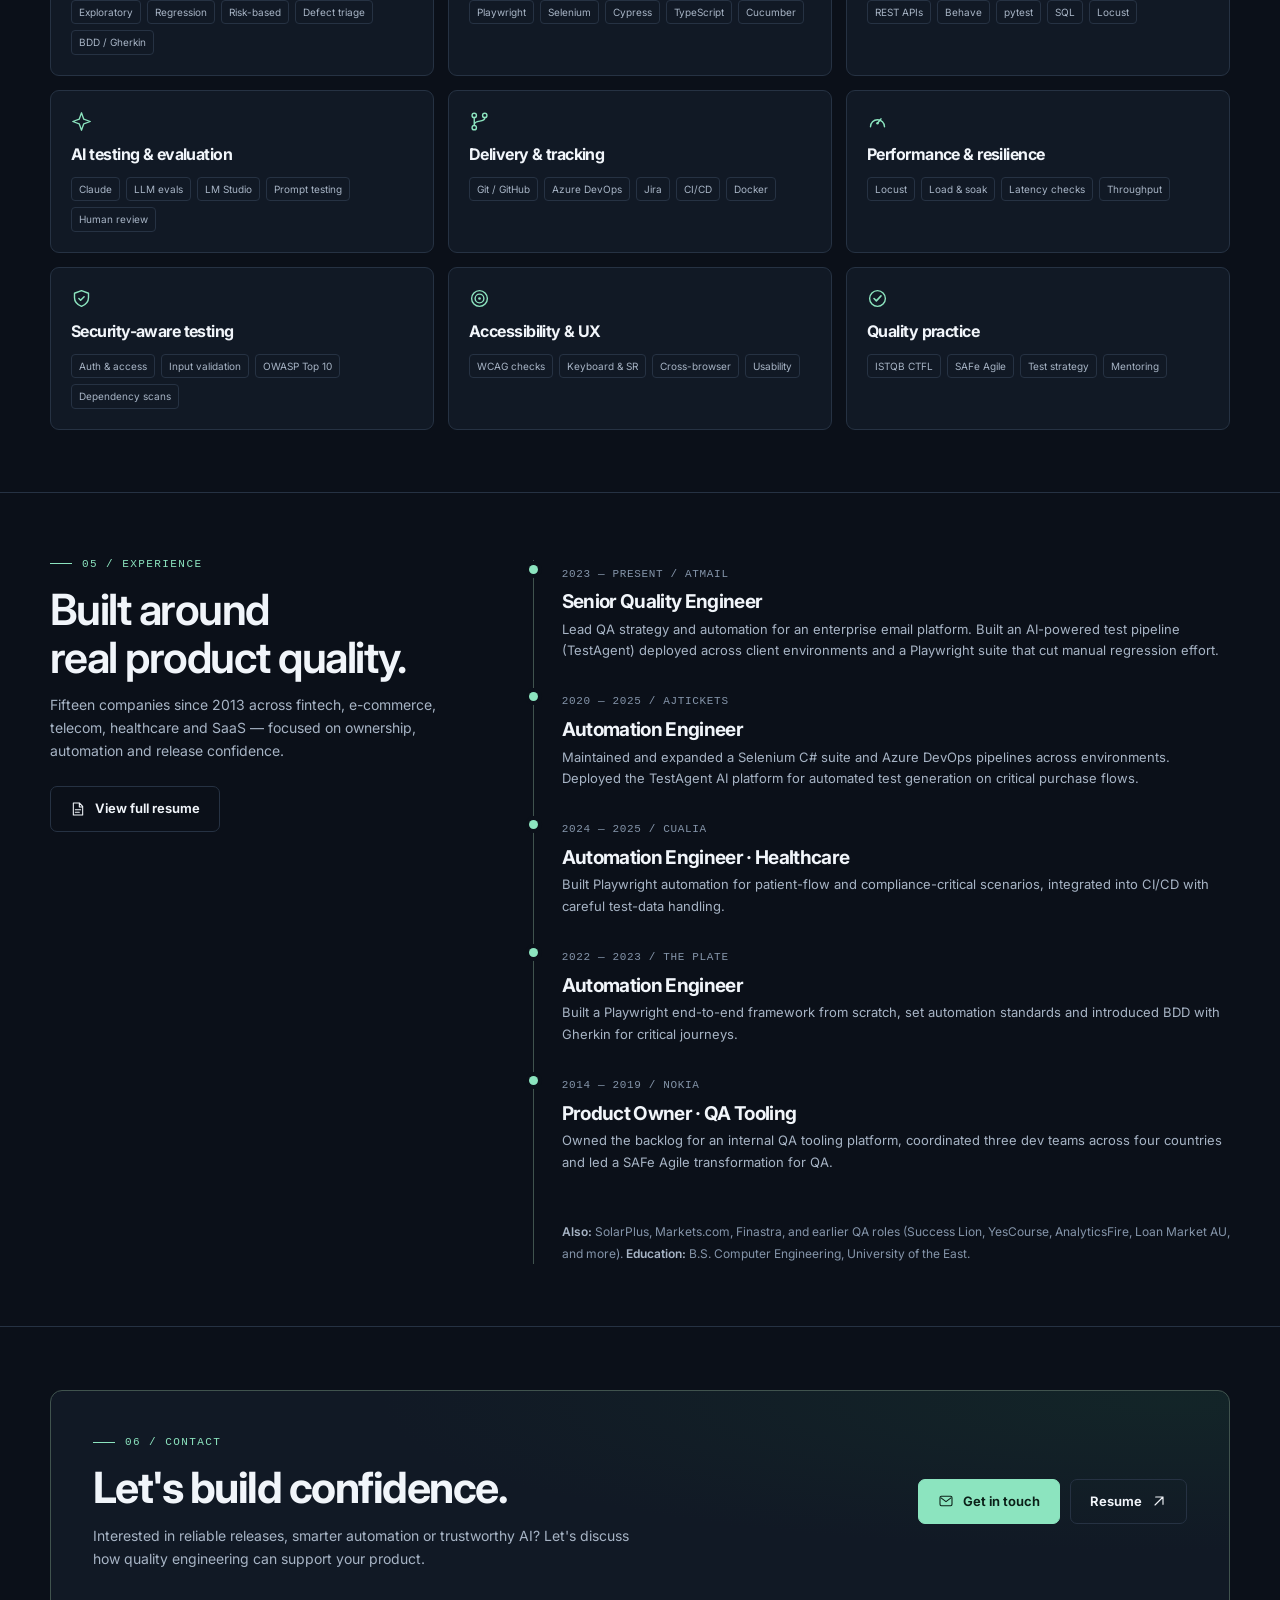
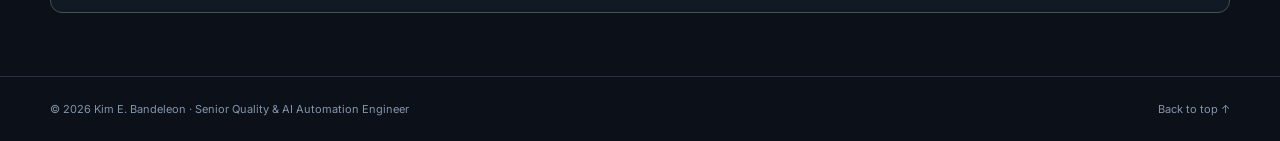
==== commit 21f0c4b5: "Hero: brighter (--text) and larger credential strip" ====
--- a/index.html
+++ b/index.html
@@ -122,8 +122,8 @@
 .role-line{margin-top:23px;color:var(--text);font-size:12px;display:flex;flex-wrap:wrap;gap:7px 10px;align-items:center}
 .role-line i{width:4px;height:4px;background:var(--dim);border-radius:50%}
 .actions{display:flex;gap:12px;flex-wrap:wrap;margin-top:29px}
-.hero-note{grid-column:1/-1;margin-top:40px;padding-top:30px;border-top:1px solid var(--line);font-size:clamp(14px,1.55vw,18px);color:var(--muted);display:flex;flex-wrap:wrap;align-items:center;justify-content:center;gap:10px 16px;letter-spacing:-.005em}
-.hero-note svg{width:19px;height:19px;color:var(--mint);flex-shrink:0}
+.hero-note{grid-column:1/-1;margin-top:40px;padding-top:30px;border-top:1px solid var(--line);font-size:clamp(16px,2vw,23px);font-weight:500;color:var(--text);display:flex;flex-wrap:wrap;align-items:center;justify-content:center;gap:10px 18px;letter-spacing:-.01em}
+.hero-note svg{width:22px;height:22px;color:var(--mint);flex-shrink:0}
 .hero-note i{width:4px;height:4px;background:var(--dim);border-radius:50%;flex-shrink:0}
 
 /* ---------- Console (hero) ---------- */
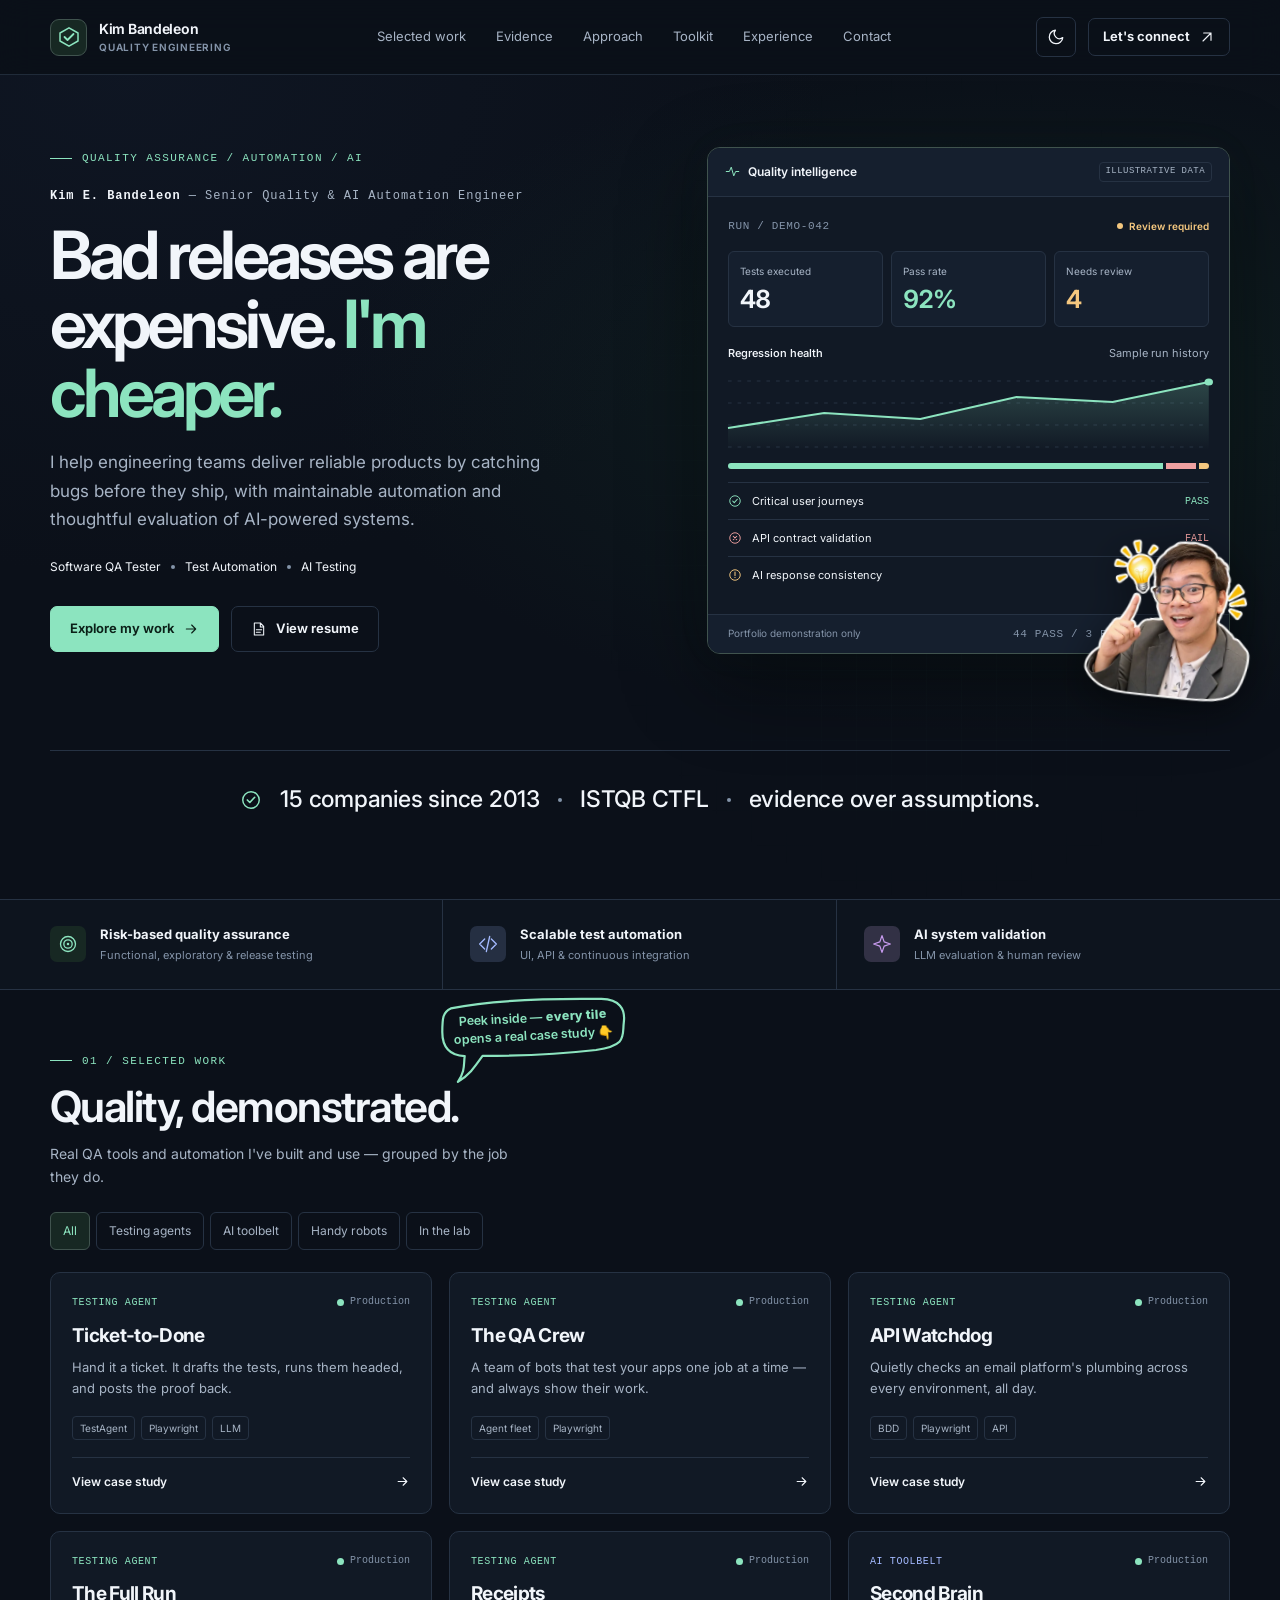
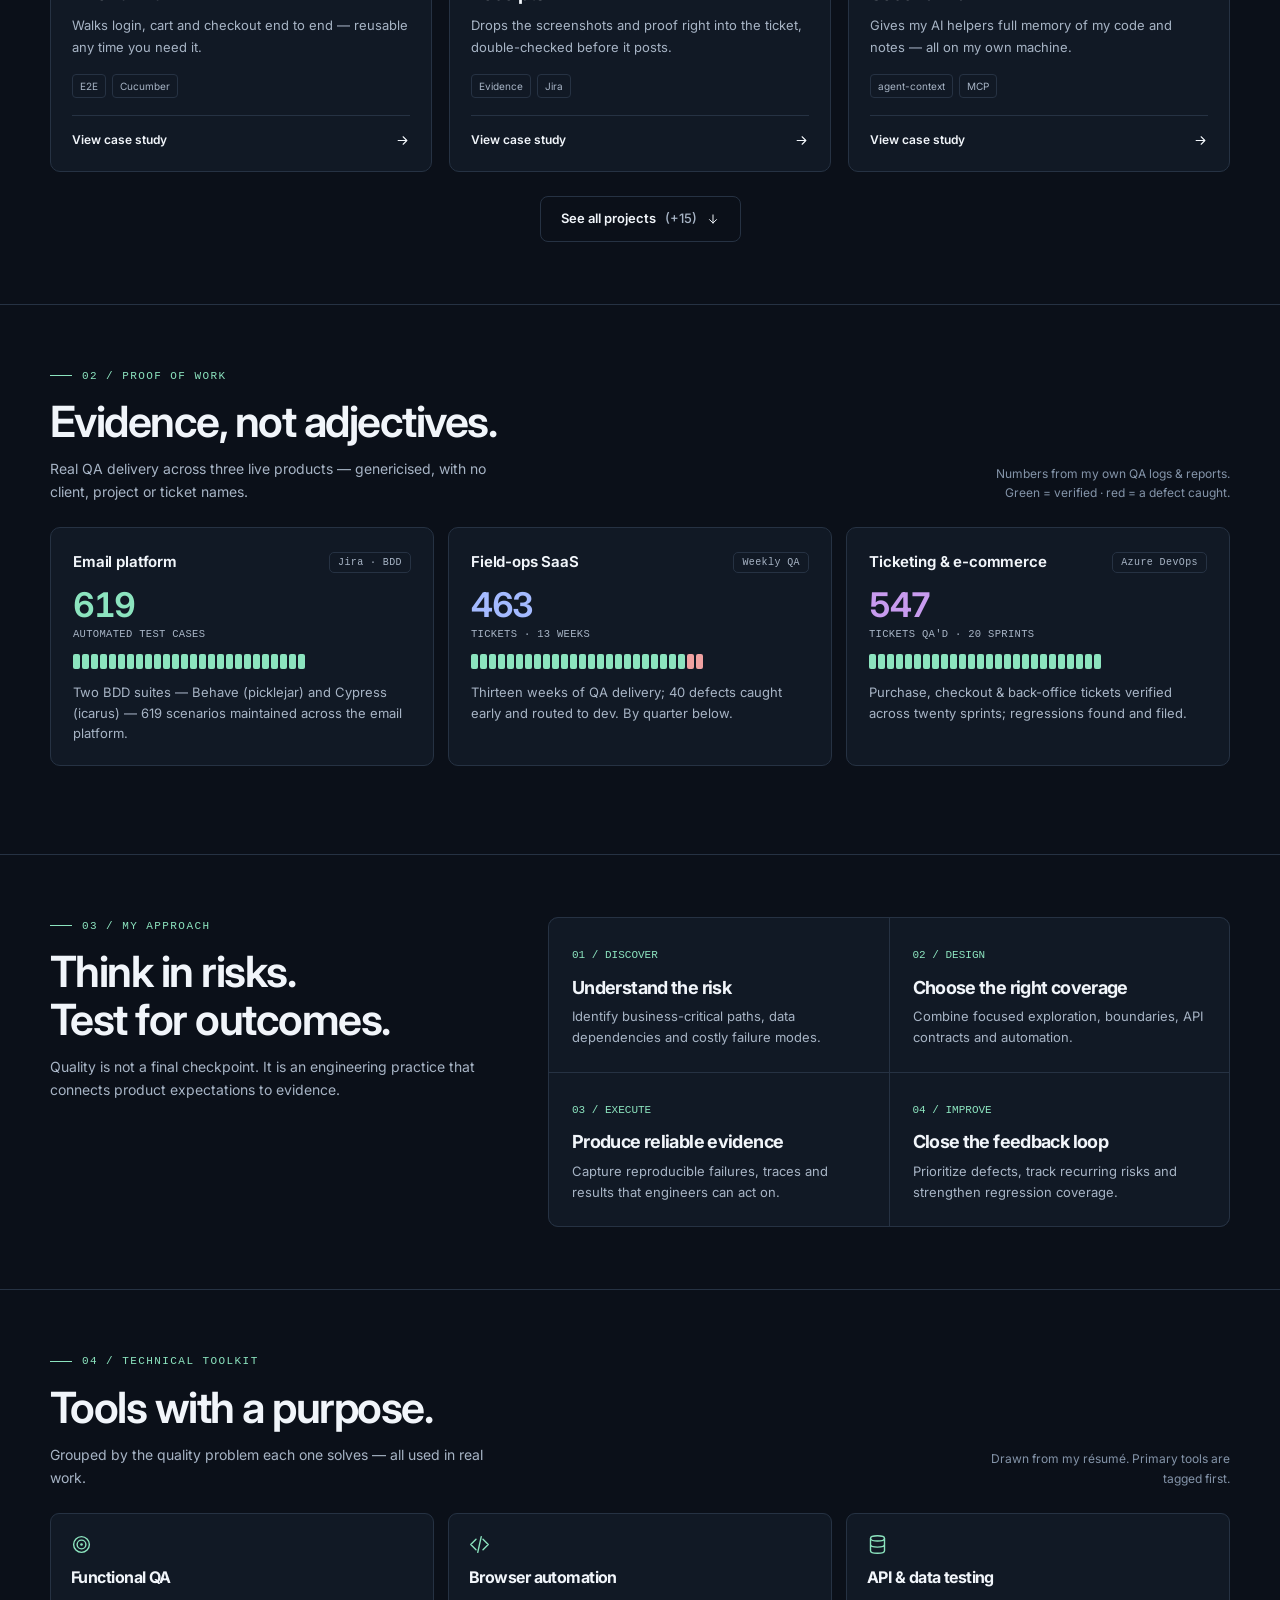
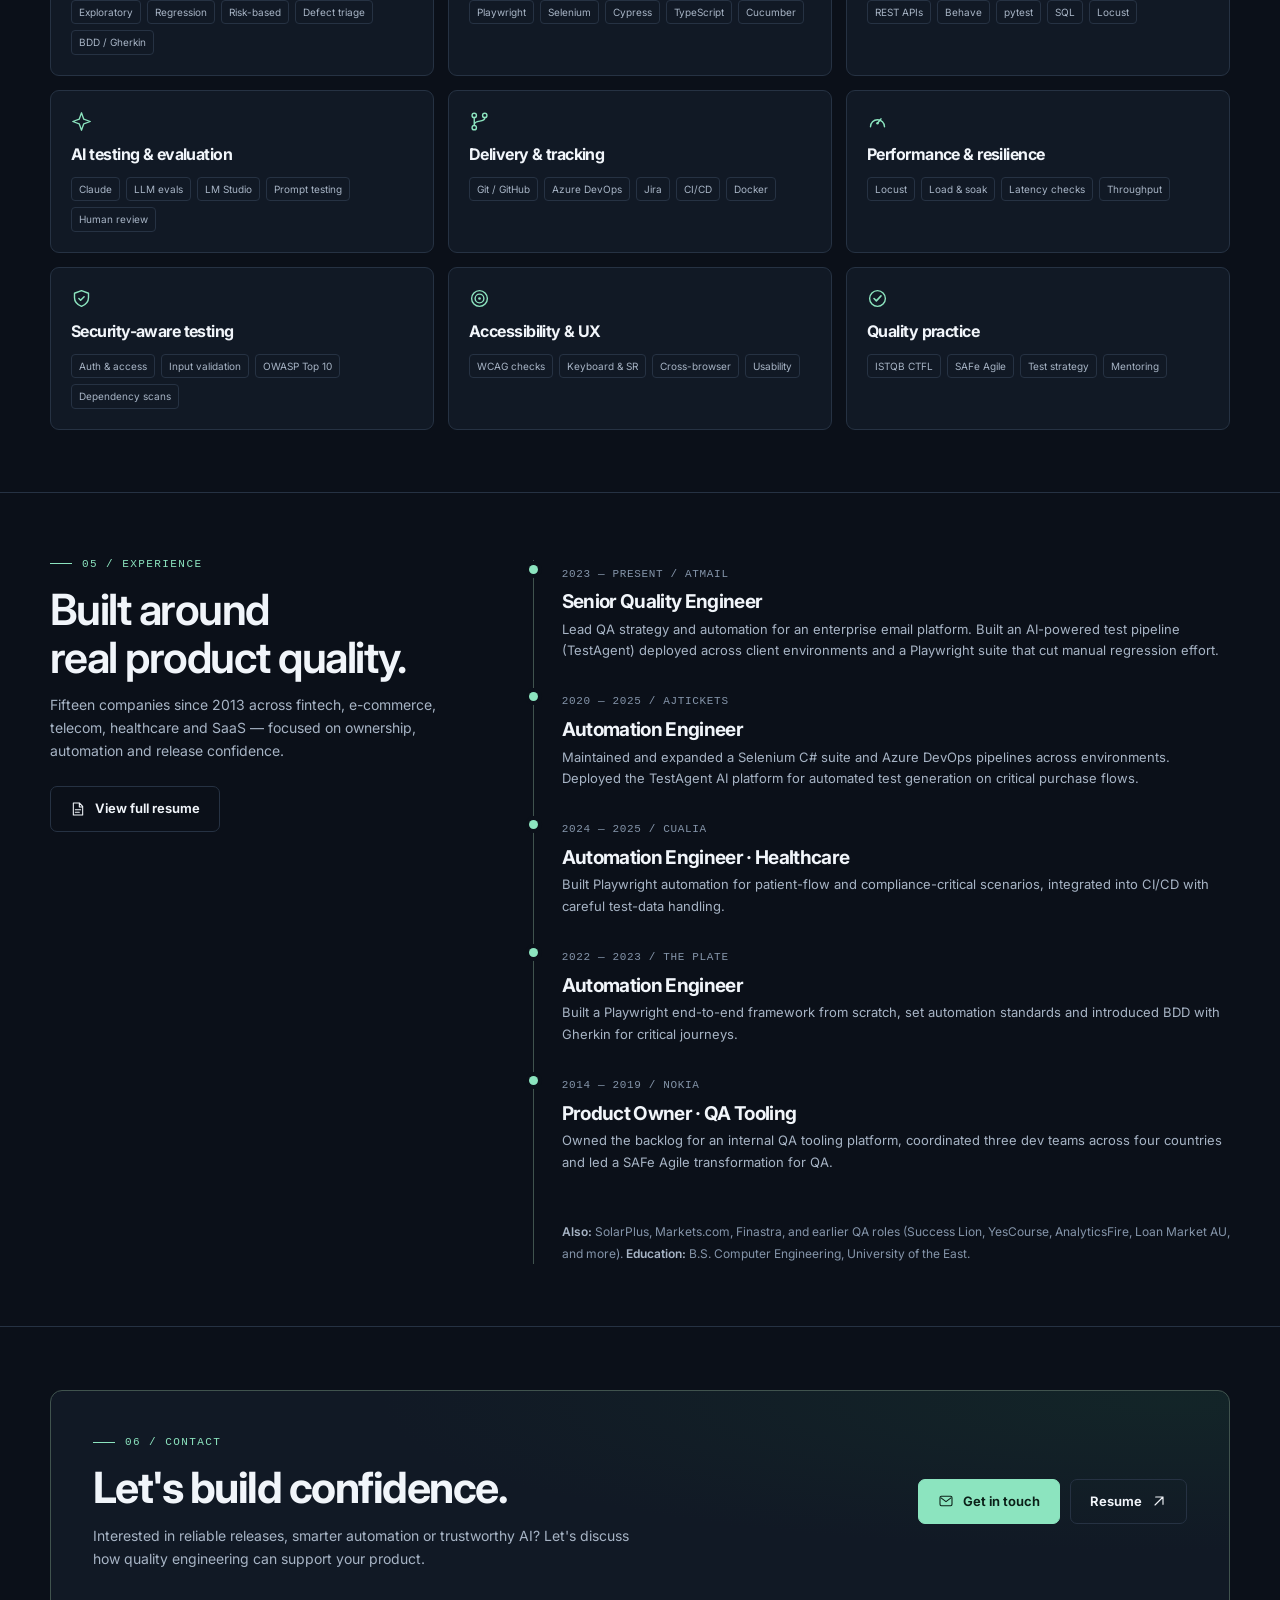
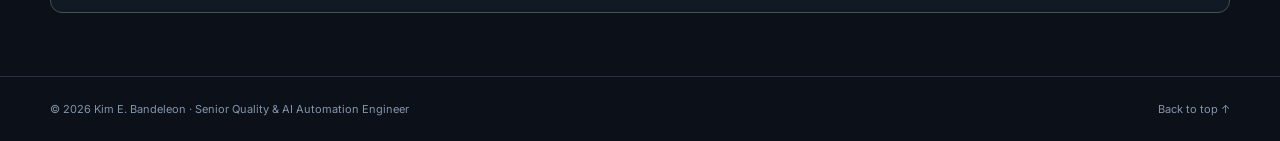
==== commit b46ef13b: "Hero: add 'aha' sticker peeking from console corner (16KB->41KB webp)" ====
--- a/index.html
+++ b/index.html
@@ -127,7 +127,9 @@
 .hero-note i{width:4px;height:4px;background:var(--dim);border-radius:50%;flex-shrink:0}
 
 /* ---------- Console (hero) ---------- */
+.console-wrap{position:relative}
 .console{border:1px solid var(--mint-line);border-radius:13px;box-shadow:var(--shadow-console);overflow:hidden;background:var(--surface)}
+.hero-sticker{position:absolute;right:-30px;bottom:-46px;width:176px;height:auto;transform:rotate(6deg);filter:drop-shadow(0 8px 18px rgba(0,0,0,.44));pointer-events:none;z-index:3}
 .console-head{display:flex;justify-content:space-between;align-items:center;padding:14px 17px;border-bottom:1px solid var(--line);gap:10px;background:var(--surface2)}
 .console-title{font-size:12px;font-weight:600;display:flex;gap:8px;align-items:center}
 .console-title svg{width:15px;height:15px;color:var(--mint)}
@@ -461,6 +463,7 @@
       </div>
     </div>
 
+    <div class="console-wrap">
     <div class="console" role="group" aria-label="Illustrative quality report">
       <div class="console-head">
         <span class="console-title"><svg aria-hidden="true"><use href="#i-activity"/></svg> Quality intelligence</span>
@@ -489,6 +492,8 @@
         <div class="test-row"><svg class="review" aria-hidden="true"><use href="#i-alert"/></svg><span>AI response consistency</span><span class="result review">REVIEW</span></div>
       </div>
       <div class="console-foot"><span>Portfolio demonstration only</span><span class="mono">44 PASS / 3 FAIL / 1 REVIEW</span></div>
+    </div>
+    <img class="hero-sticker" src="assets/aha-sticker.webp" alt="" aria-hidden="true" width="176" height="161" loading="lazy" decoding="async">
     </div>
 
     <p class="hero-note"><svg aria-hidden="true"><use href="#i-check"/></svg> 15 companies since 2013 <i aria-hidden="true"></i> ISTQB CTFL <i aria-hidden="true"></i> evidence over assumptions.</p>
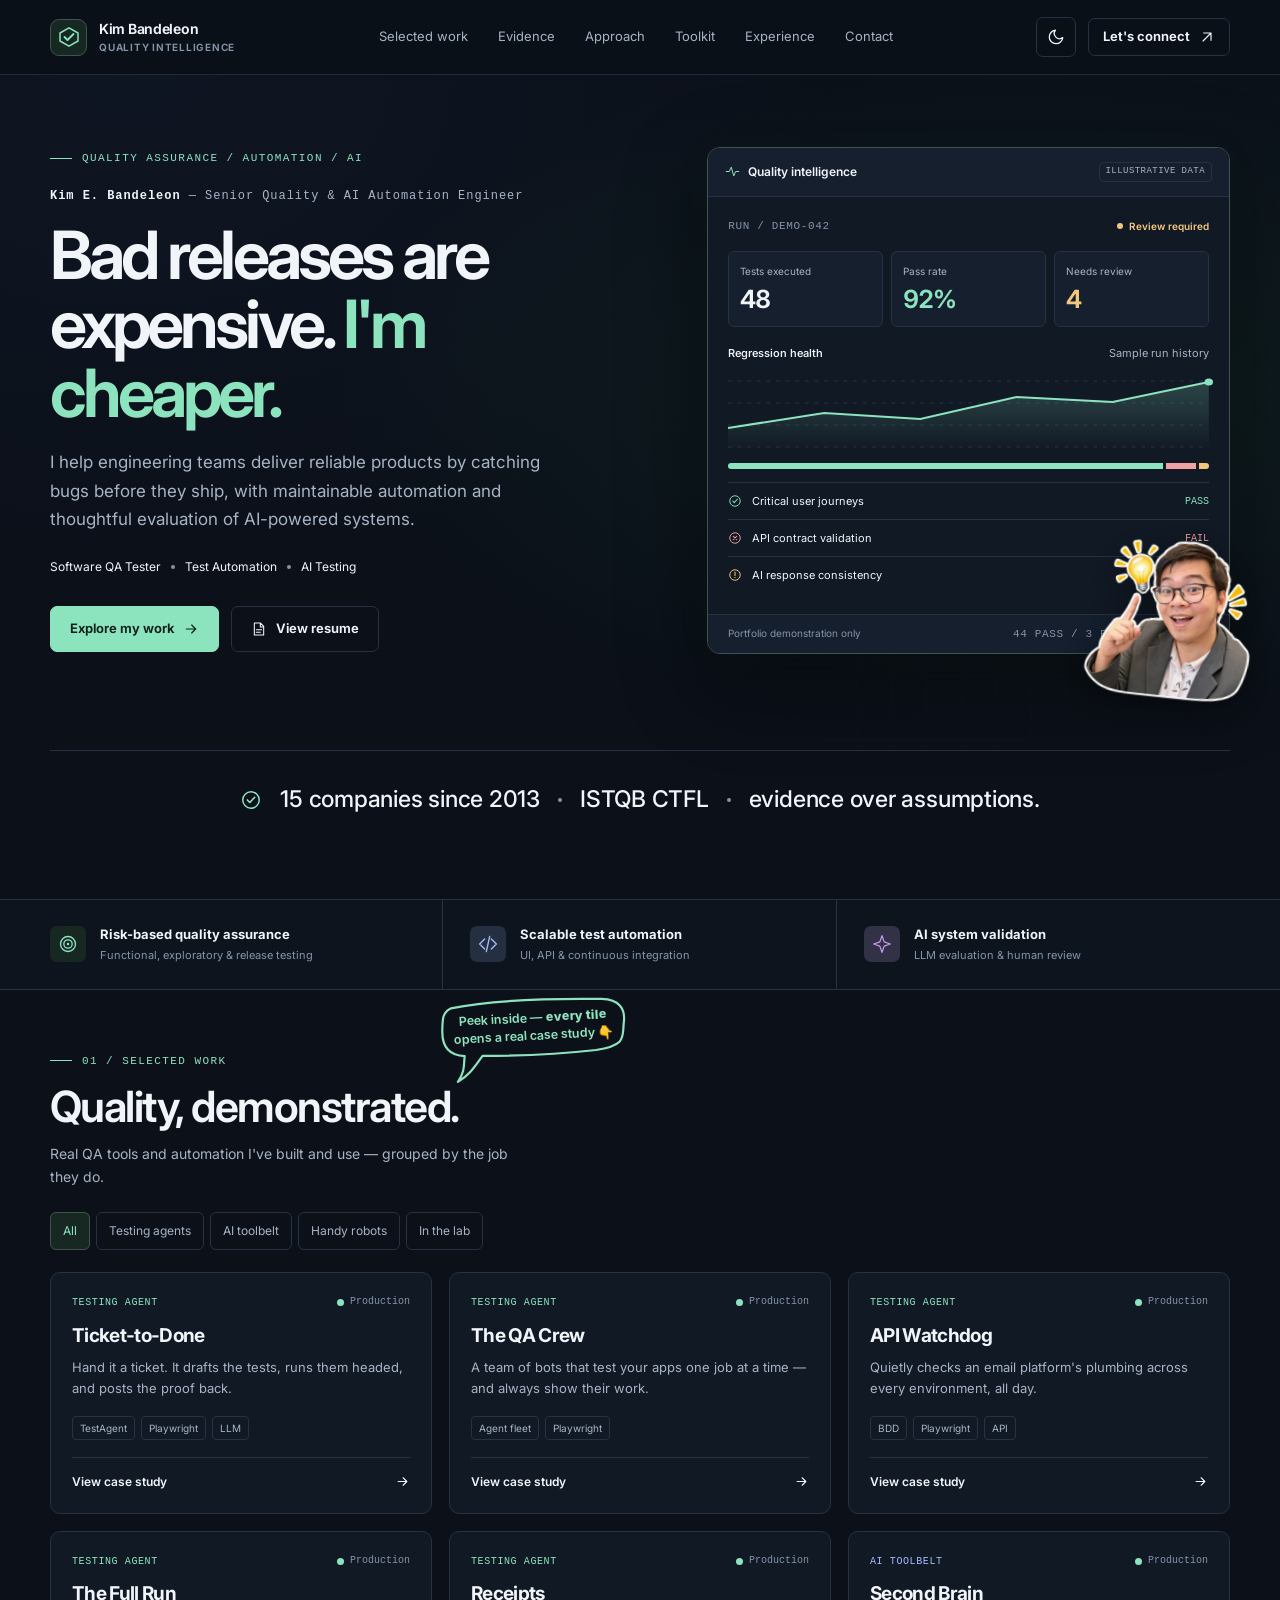
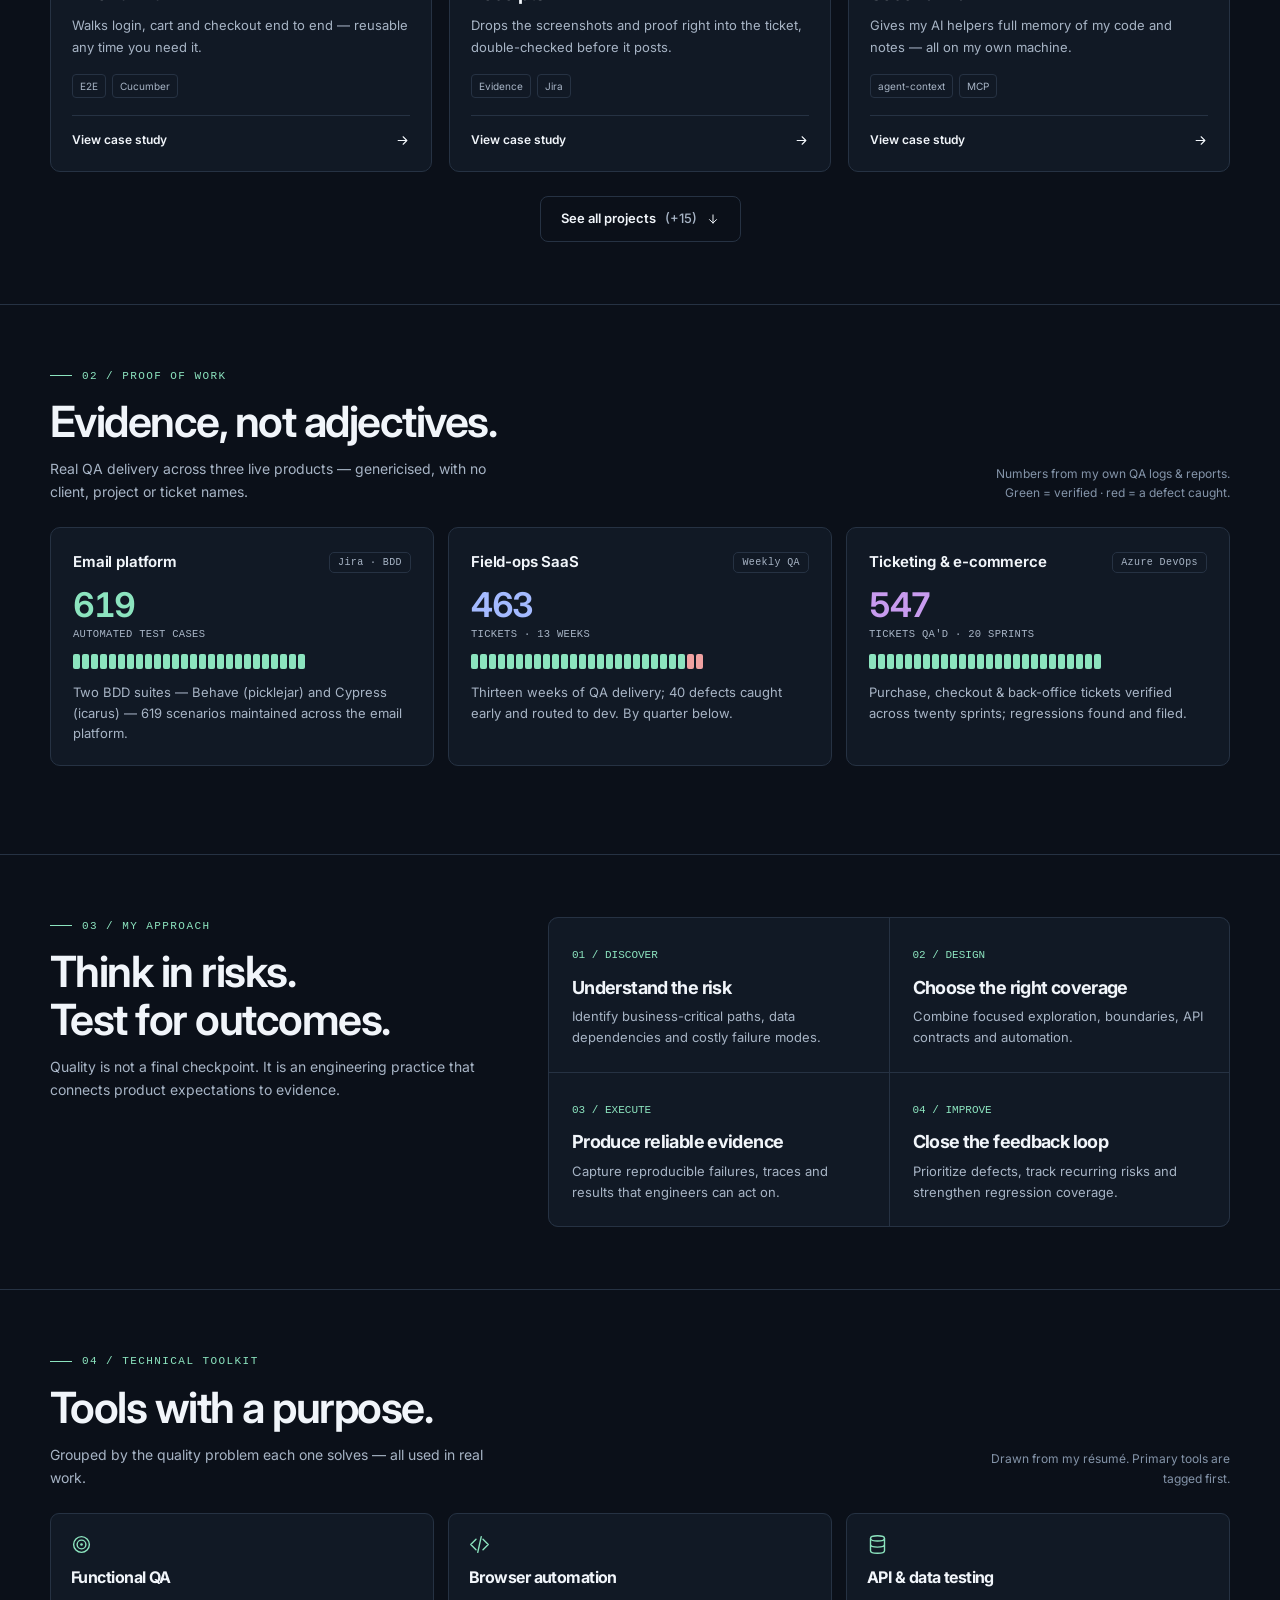
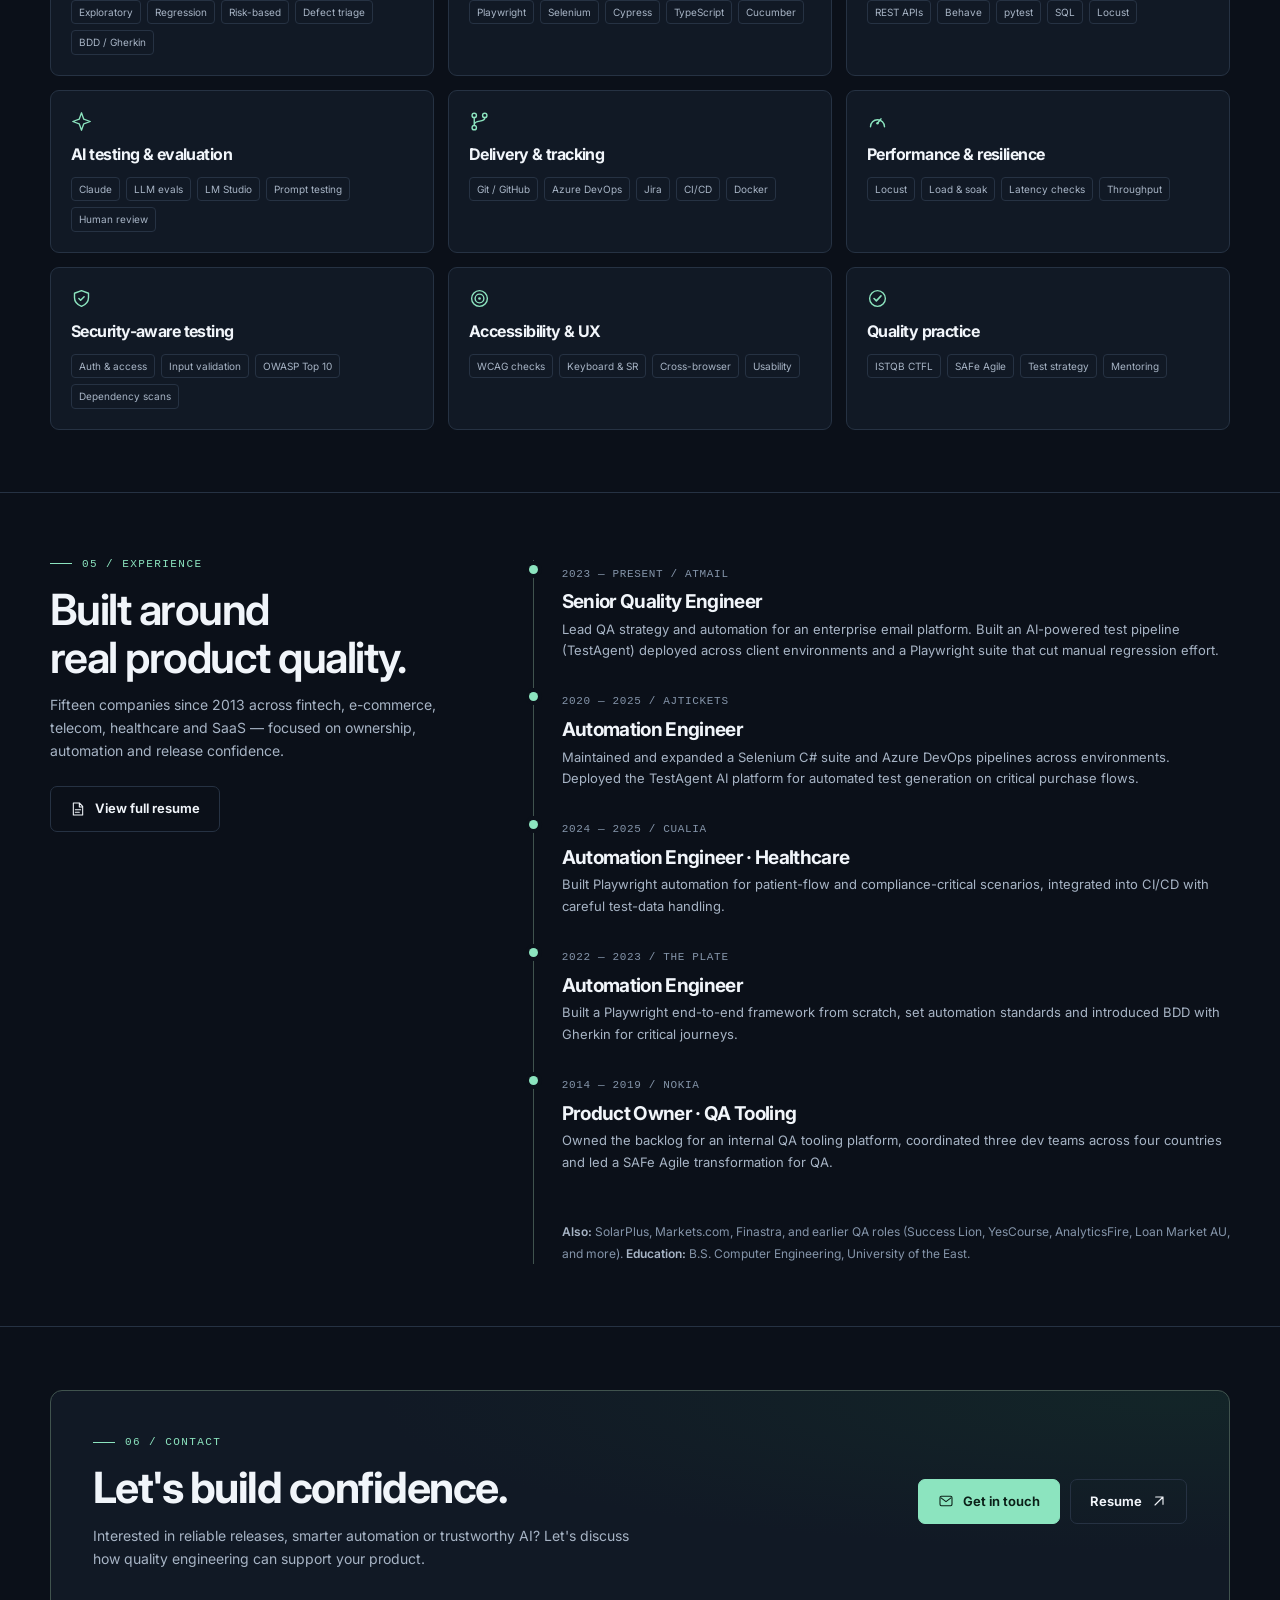
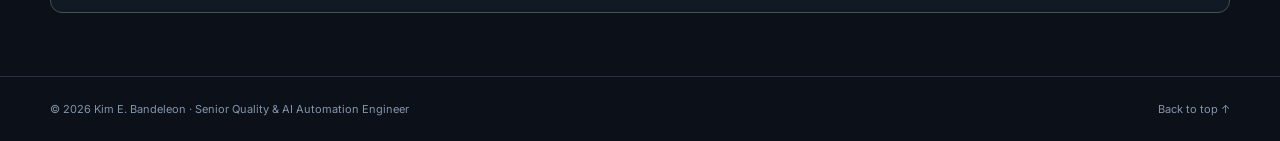
==== commit 59b3558a: "Header: brand sub 'Quality engineering' -> 'Quality intelligence'" ====
--- a/index.html
+++ b/index.html
@@ -425,7 +425,7 @@
   <nav class="nav wrap" aria-label="Main navigation">
     <a class="brand" href="#top" aria-label="Kim Bandeleon — home">
       <span class="mark"><svg aria-hidden="true"><use href="#i-logo"/></svg></span>
-      <span class="brand-name">Kim Bandeleon<span class="brand-sub">Quality engineering</span></span>
+      <span class="brand-name">Kim Bandeleon<span class="brand-sub">Quality intelligence</span></span>
     </a>
     <div class="nav-links" id="nav-links">
       <a href="#work">Selected work</a>
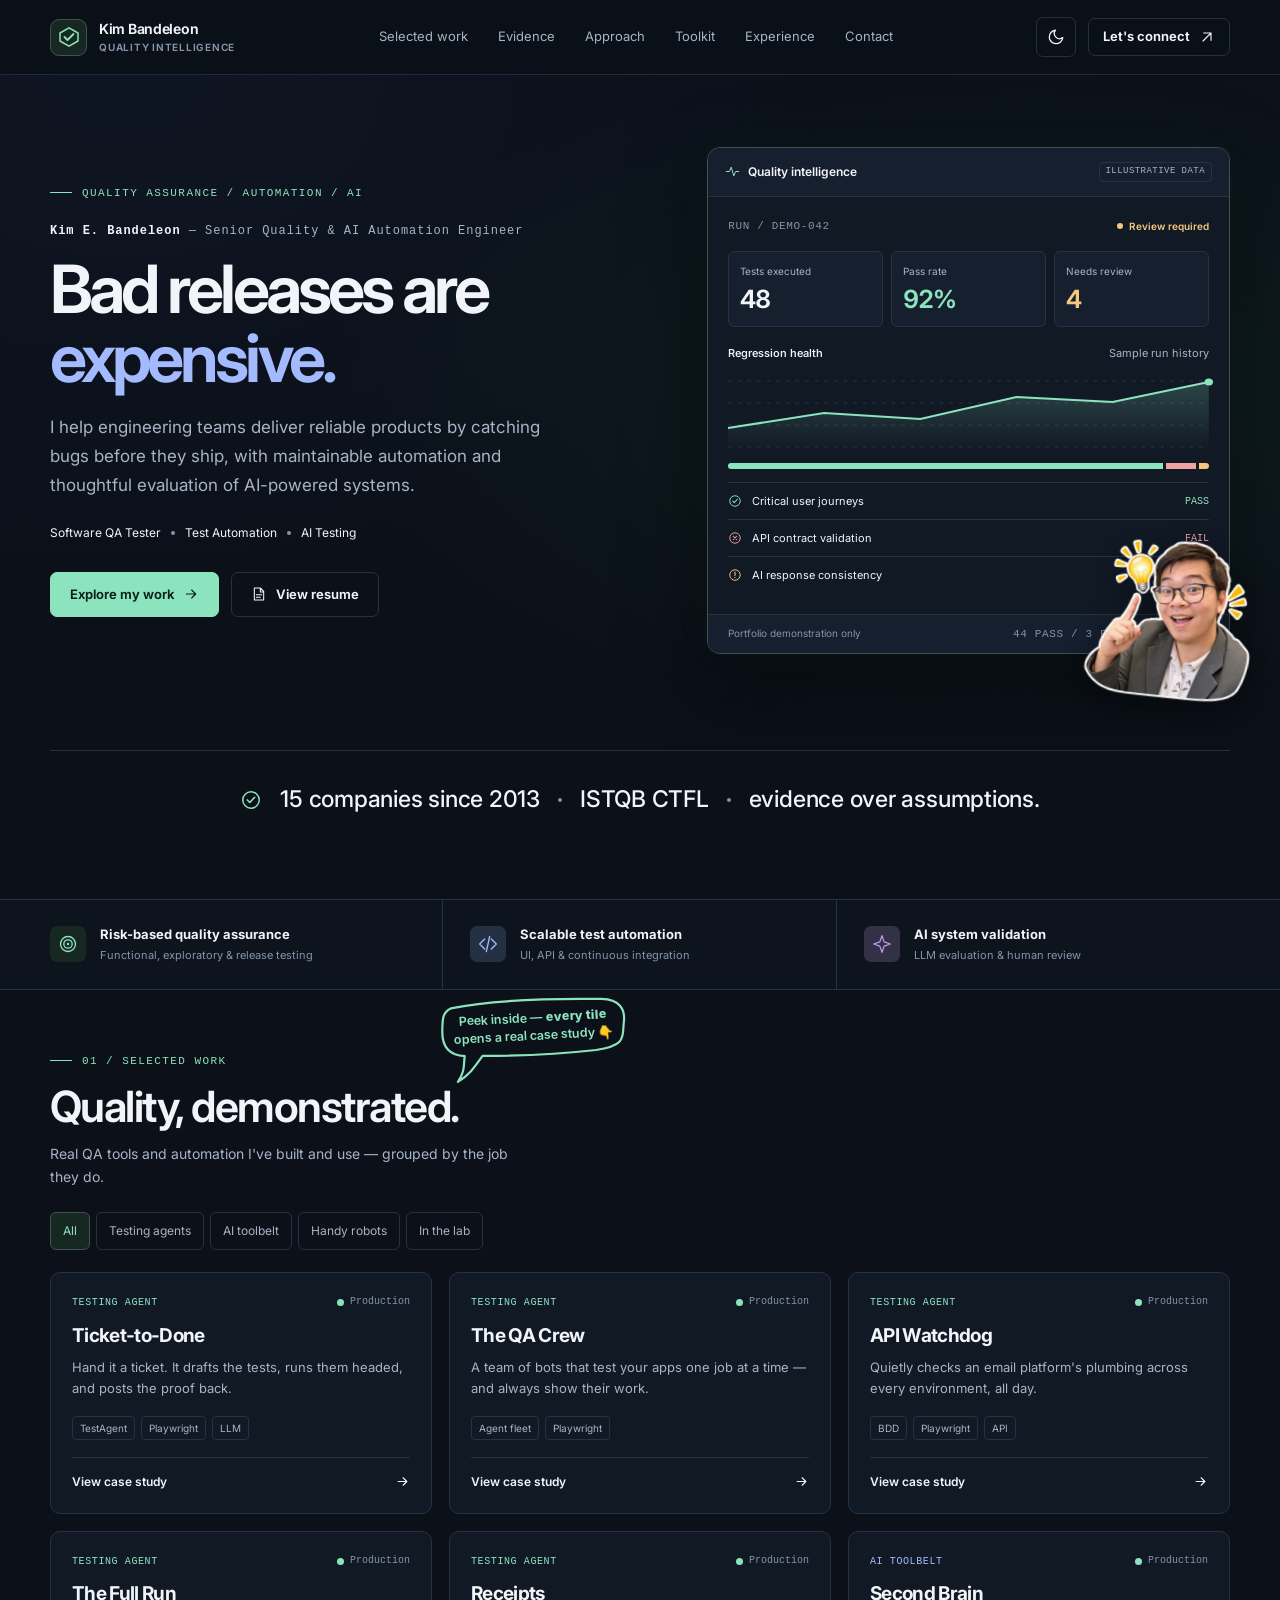
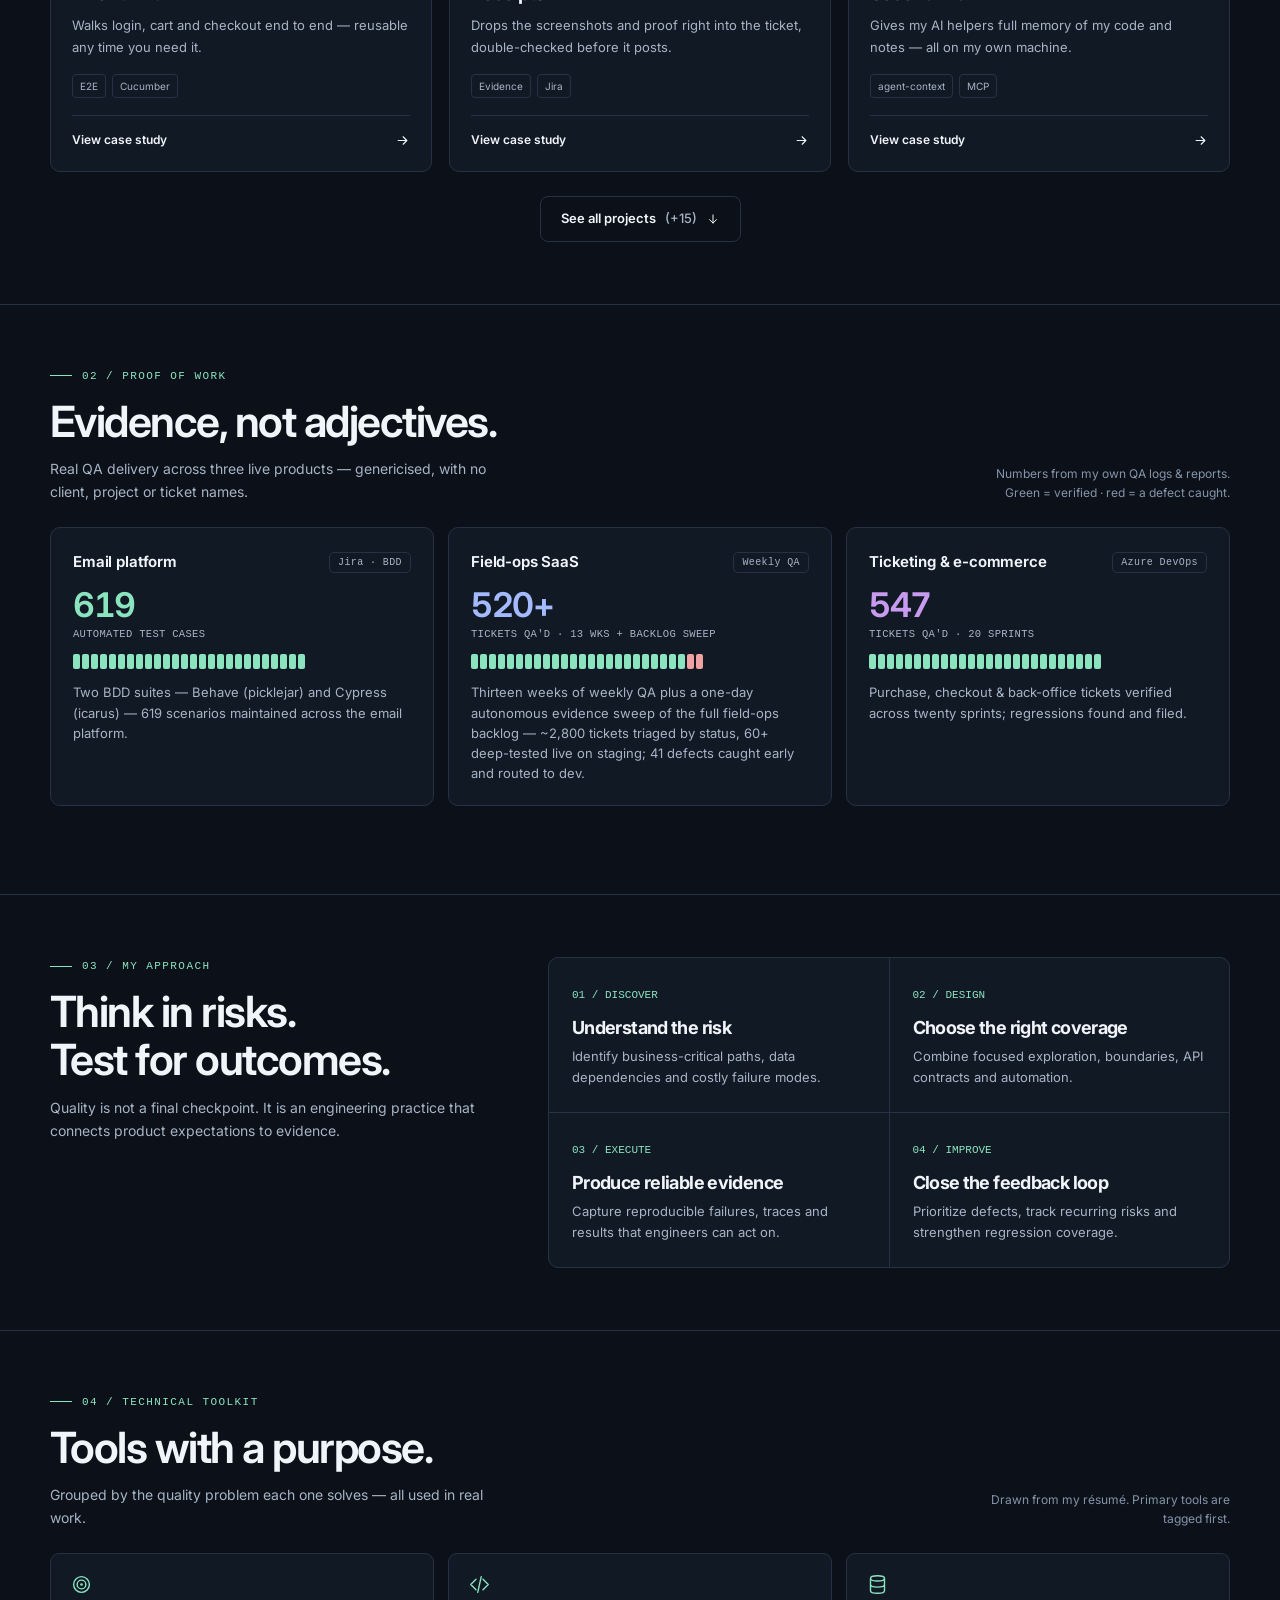
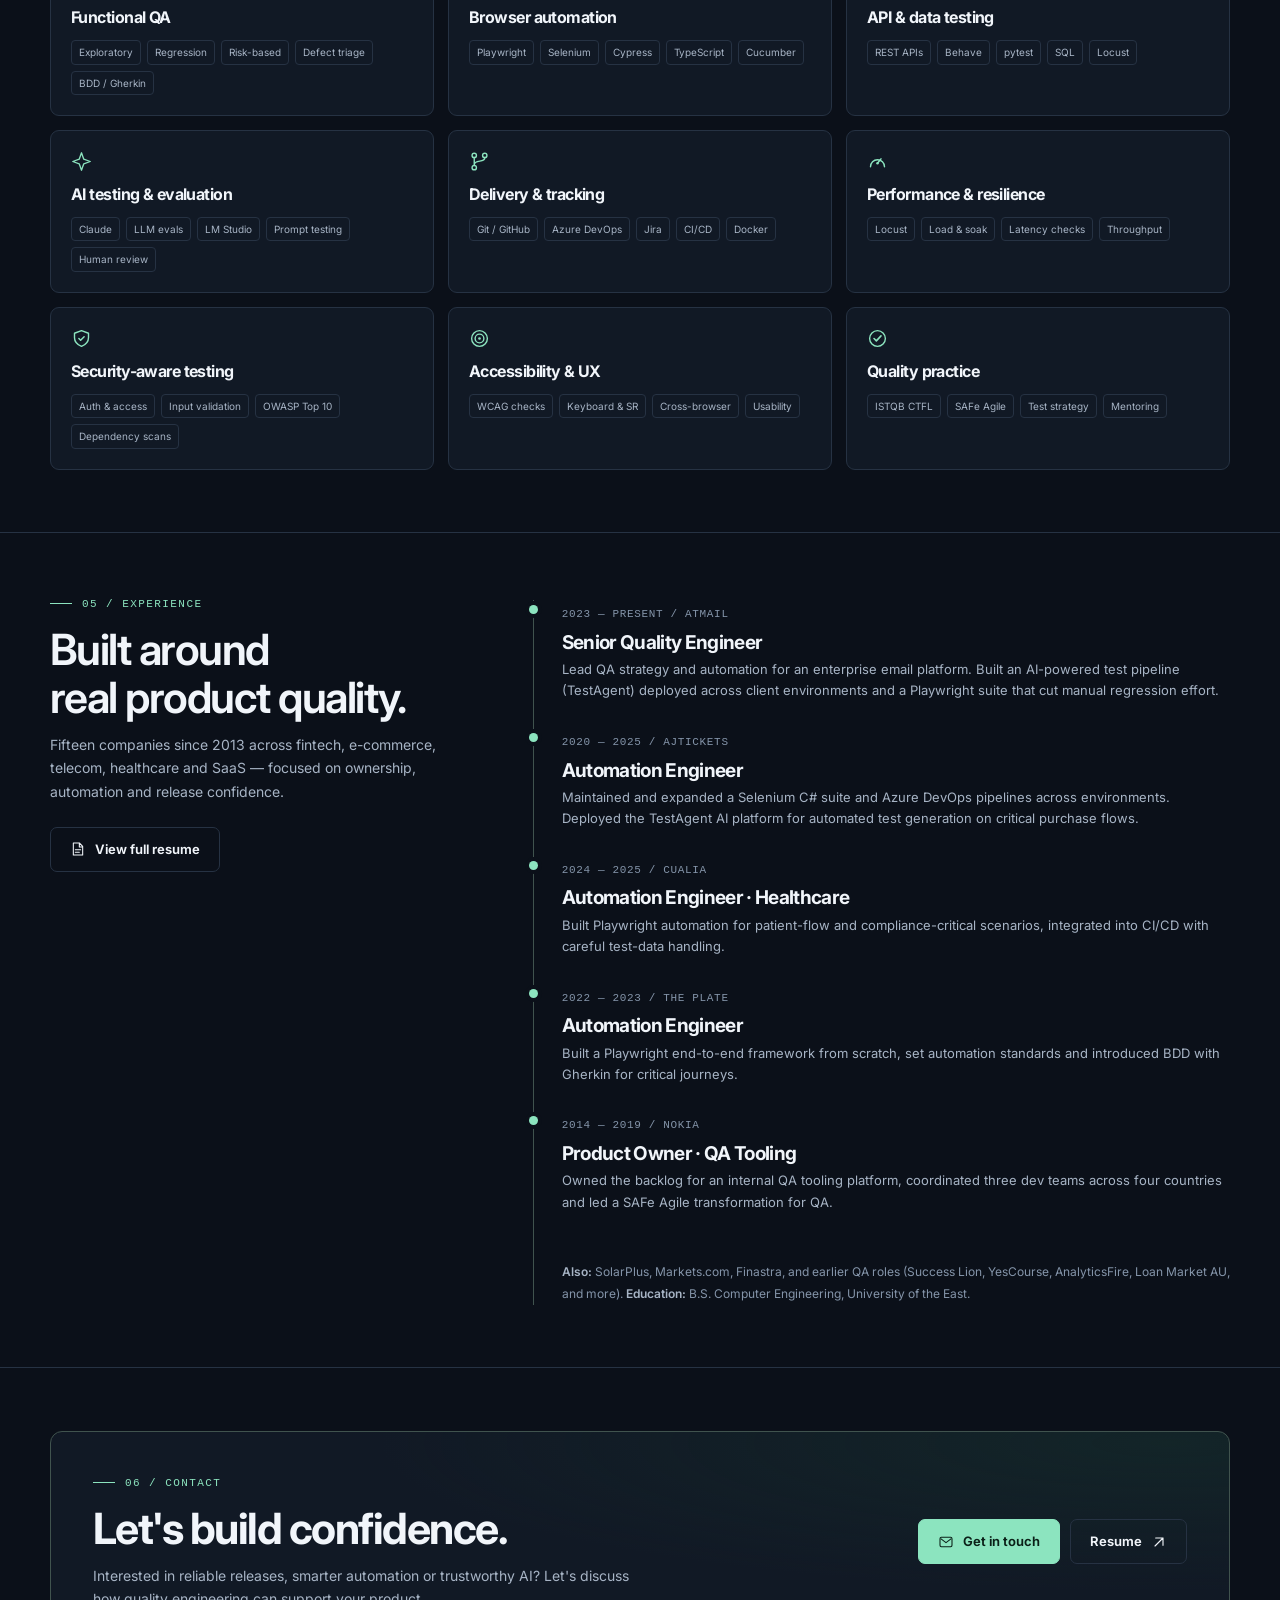
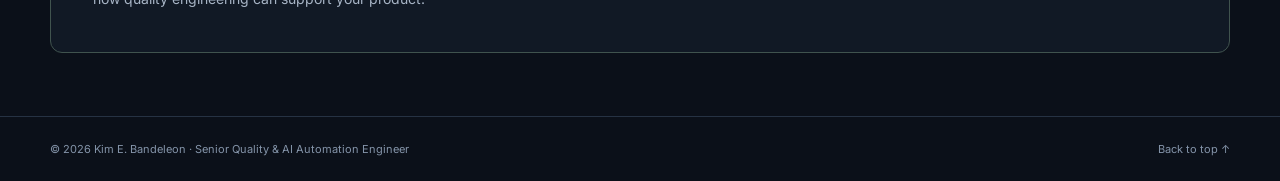
==== commit 787511bb: "Hero h1: drop 'I'm cheaper.'; 'expensive.' now light blue" ====
--- a/index.html
+++ b/index.html
@@ -117,7 +117,7 @@
 .hero-name{margin-top:20px;font-family:var(--mono);font-size:12px;letter-spacing:.08em;color:var(--muted)}
 .hero-name b{color:var(--text);font-weight:650}
 .hero h1{font-size:clamp(44px,5.2vw,72px);font-weight:650;letter-spacing:-.059em;margin:14px 0 20px;line-height:1.035}
-.hero h1 span{color:var(--mint)}
+.hero h1 span{color:var(--blue)}
 .hero-copy{font-size:17px;line-height:1.7;max-width:520px;color:var(--muted)}
 .role-line{margin-top:23px;color:var(--text);font-size:12px;display:flex;flex-wrap:wrap;gap:7px 10px;align-items:center}
 .role-line i{width:4px;height:4px;background:var(--dim);border-radius:50%}
@@ -454,7 +454,7 @@
     <div>
       <div class="eyebrow">Quality assurance / automation / AI</div>
       <p class="hero-name"><b>Kim E. Bandeleon</b> — Senior Quality &amp; AI Automation Engineer</p>
-      <h1>Bad releases are<br>expensive. <span>I'm cheaper.</span></h1>
+      <h1>Bad releases are<br><span>expensive.</span></h1>
       <p class="hero-copy">I help engineering teams deliver reliable products by catching bugs before they ship, with maintainable automation and thoughtful evaluation of AI-powered systems.</p>
       <div class="role-line"><span>Software QA Tester</span><i aria-hidden="true"></i><span>Test Automation</span><i aria-hidden="true"></i><span>AI Testing</span></div>
       <div class="actions">
@@ -742,9 +742,9 @@
     </article>
     <article class="ev-proj b">
       <div class="ev-proj-top"><span class="ev-label">Field-ops SaaS</span><span class="ev-badge">Weekly QA</span></div>
-      <div class="ev-num">463<small>tickets · 13 weeks</small></div>
-      <div class="ev-bar" data-g="423" data-f="40" aria-hidden="true"></div>
-      <p class="ev-desc">Thirteen weeks of QA delivery; 40 defects caught early and routed to dev. By quarter below.</p>
+      <div class="ev-num">520+<small>tickets QA'd · 13 wks + backlog sweep</small></div>
+      <div class="ev-bar" data-g="482" data-f="41" aria-hidden="true"></div>
+      <p class="ev-desc">Thirteen weeks of weekly QA plus a one-day autonomous evidence sweep of the full field-ops backlog — ~2,800 tickets triaged by status, 60+ deep-tested live on staging; 41 defects caught early and routed to dev.</p>
     </article>
     <article class="ev-proj v">
       <div class="ev-proj-top"><span class="ev-label">Ticketing &amp; e-commerce</span><span class="ev-badge">Azure DevOps</span></div>
